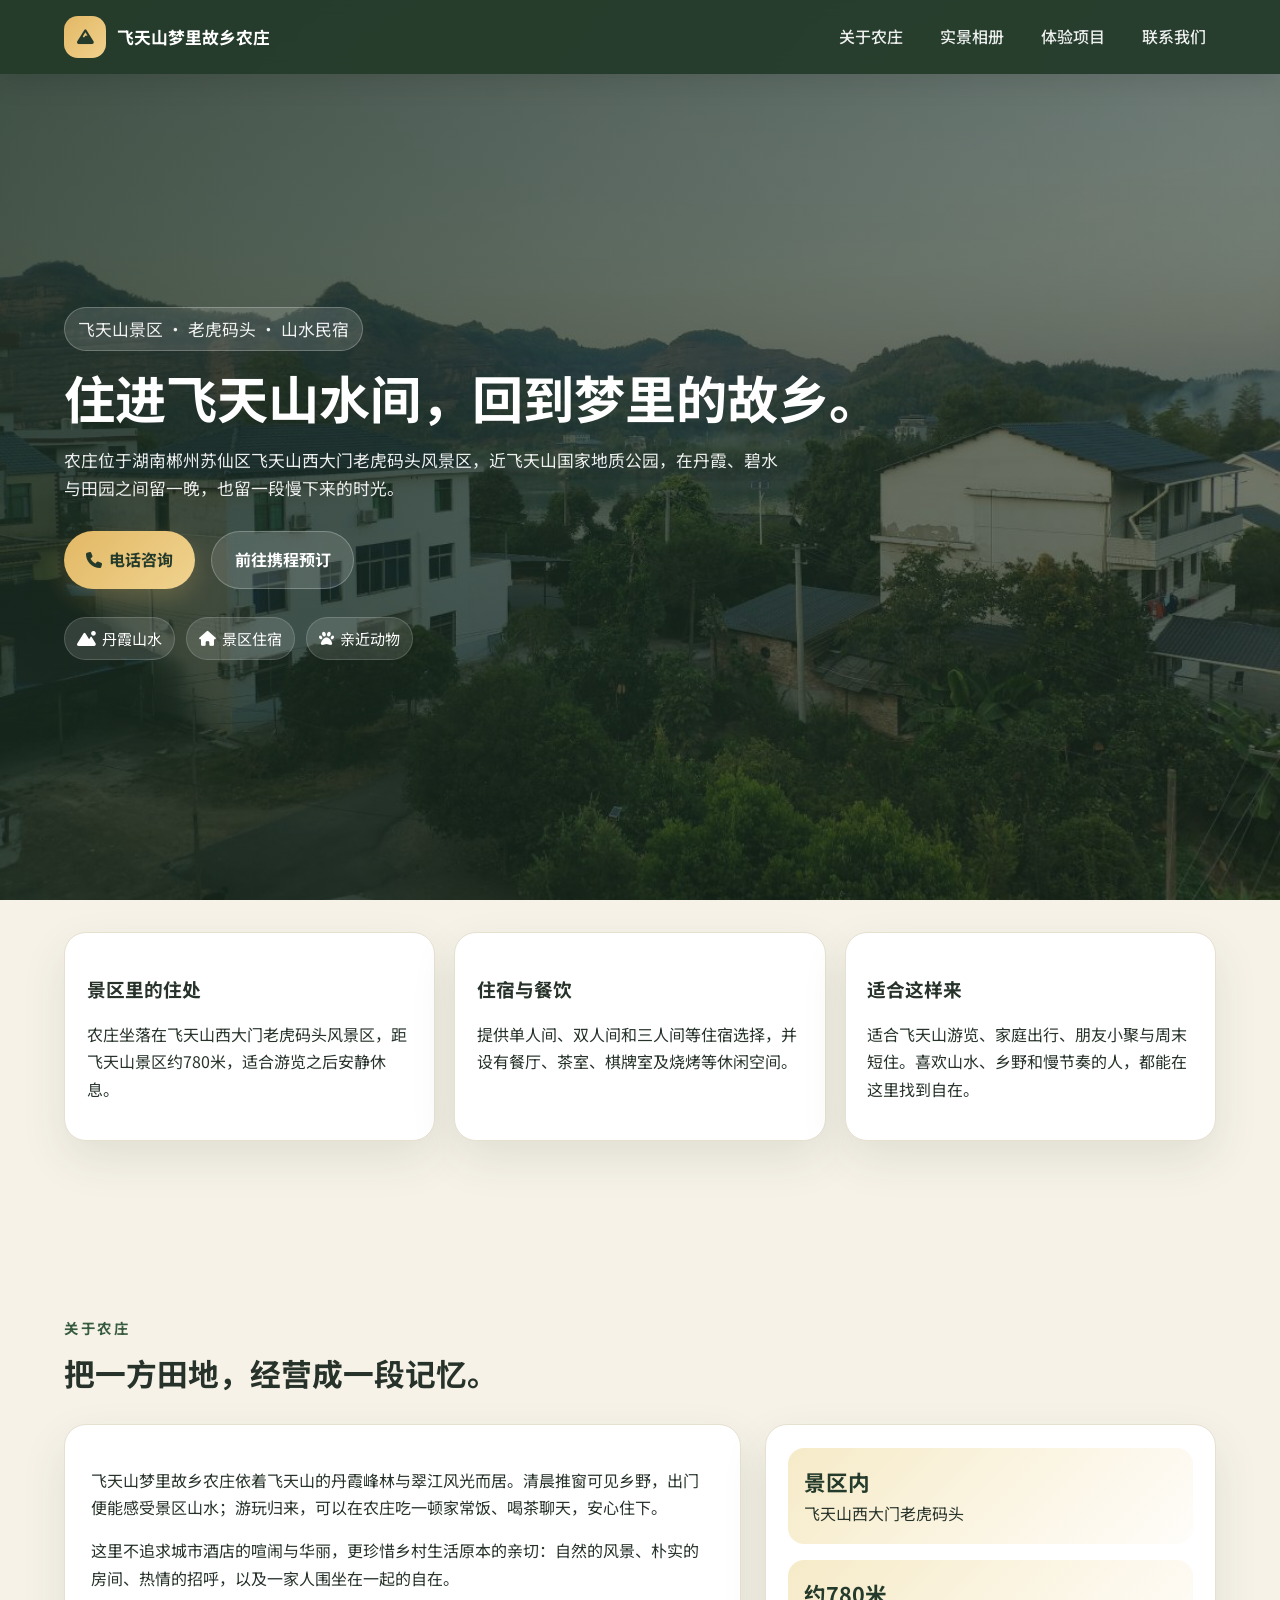
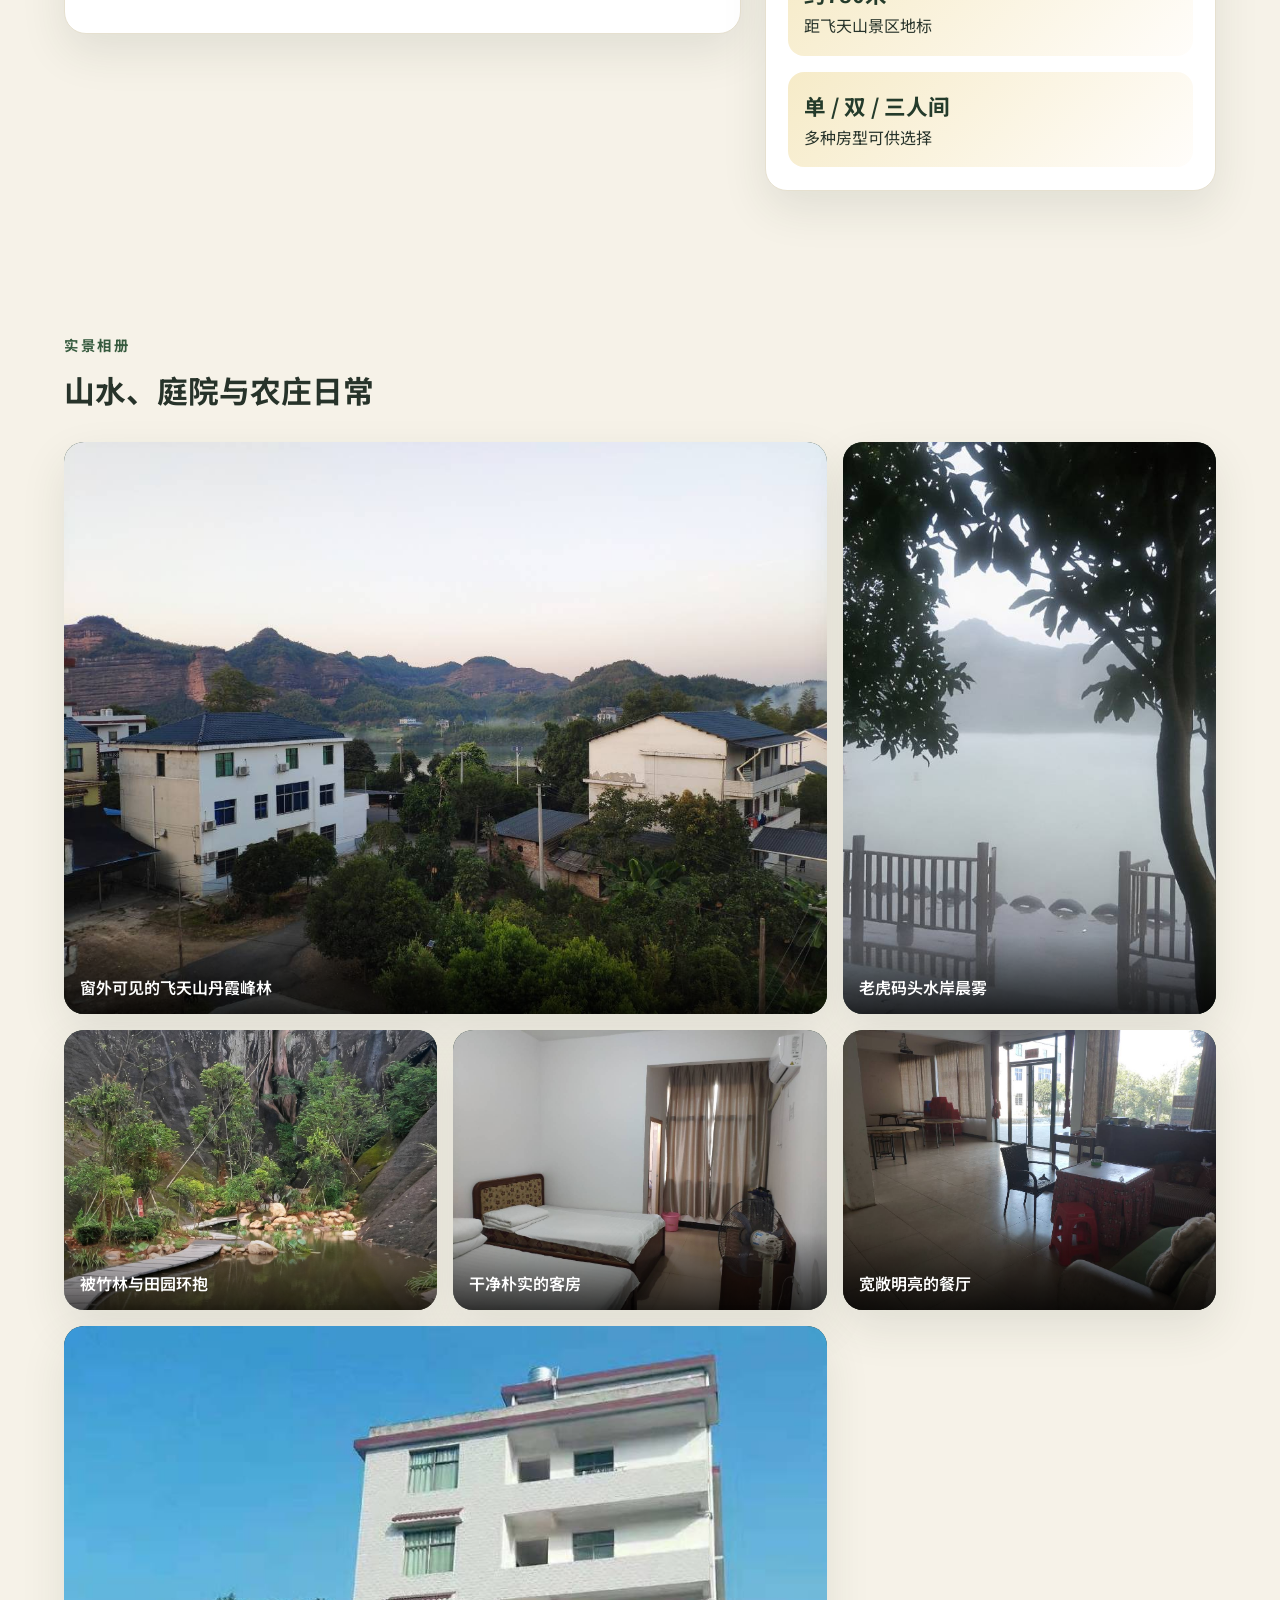
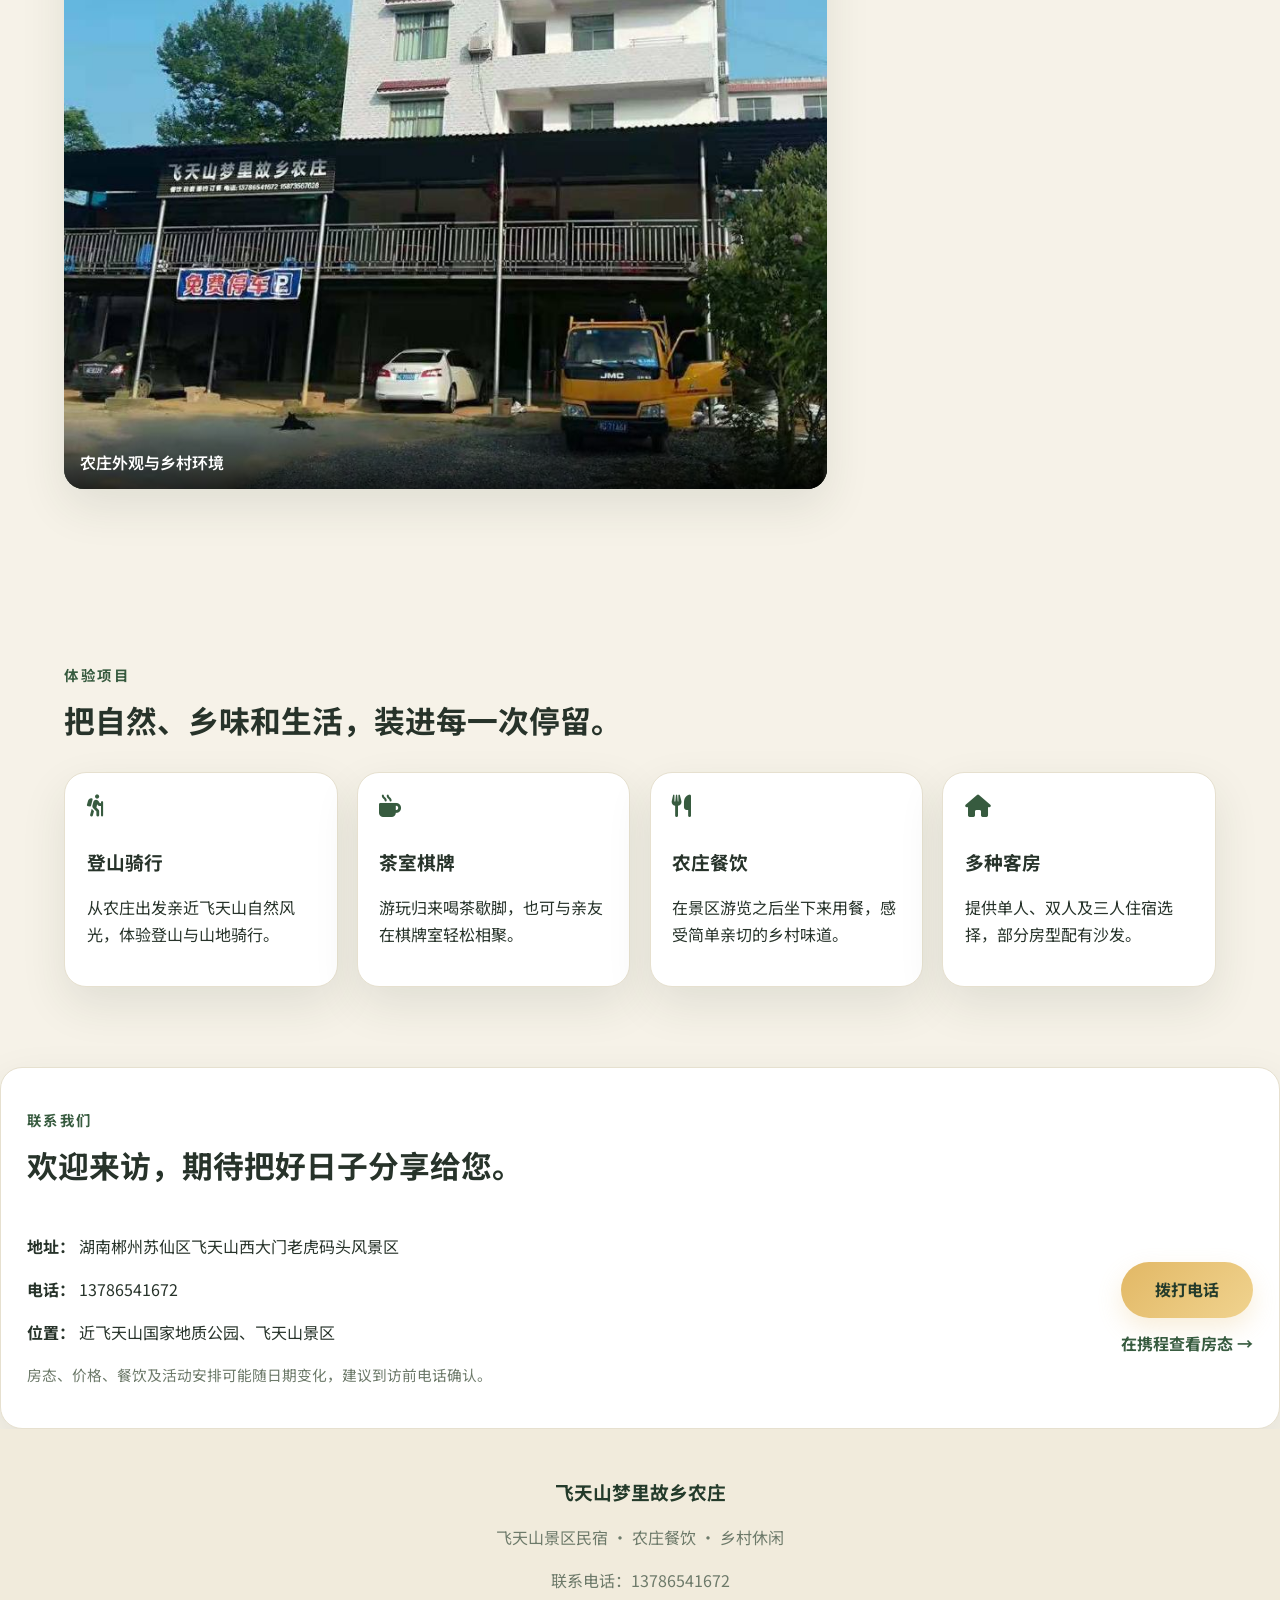
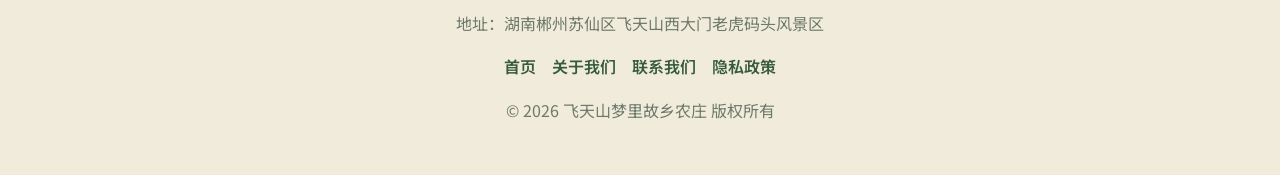
==== index.html @ 5fc69d6b "网站更新 2026-08-23_15-55-38" ====
<!DOCTYPE html>
<html lang="zh-CN">
<head>
    <meta charset="UTF-8">
    <meta name="viewport" content="width=device-width, initial-scale=1.0">
    <title>飞天山梦里故乡农庄 | 郴州飞天山景区民宿</title>
    <meta name="description" content="飞天山梦里故乡农庄位于湖南郴州苏仙区飞天山西大门老虎码头风景区，提供山水民宿、农家餐饮与休闲体验。">
    <meta name="keywords" content="飞天山梦里故乡农庄,郴州民宿,飞天山景区,老虎码头,农家乐">
    <meta name="author" content="飞天山梦里故乡农庄">
    <meta name="robots" content="index,follow">
    <link rel="canonical" href="https://feitianshan.zgland.com/">
    <link rel="preconnect" href="https://fonts.googleapis.com">
    <link rel="preconnect" href="https://fonts.gstatic.com" crossorigin>
    <link href="https://fonts.googleapis.com/css2?family=Noto+Sans+SC:wght@300;400;500;700&display=swap" rel="stylesheet">
    <link rel="stylesheet" href="https://cdnjs.cloudflare.com/ajax/libs/font-awesome/6.4.0/css/all.min.css">
    <link rel="stylesheet" href="assets/css/styles.css">
</head>
<body>
    <header class="navbar">
        <a href="#top" class="logo">
            <span class="logo-mark"><i class="fa-solid fa-mountain"></i></span>
            <span>飞天山梦里故乡农庄</span>
        </a>
        <nav class="nav-links">
            <a href="#about">关于农庄</a>
            <a href="#gallery">实景相册</a>
            <a href="#experience">体验项目</a>
            <a href="#contact">联系我们</a>
        </nav>
    </header>

    <main id="top">
        <section class="hero">
            <div class="hero-content">
                <p class="hero-badge">飞天山景区 · 老虎码头 · 山水民宿</p>
                <h1>住进飞天山水间，回到梦里的故乡。</h1>
                <p>农庄位于湖南郴州苏仙区飞天山西大门老虎码头风景区，近飞天山国家地质公园，在丹霞、碧水与田园之间留一晚，也留一段慢下来的时光。</p>
                <div class="hero-actions">
                    <a class="btn btn-primary" href="tel:13786541672"><i class="fa-solid fa-phone"></i> 电话咨询</a>
                    <a class="btn btn-secondary" href="https://hotels.ctrip.com/hotels/6850403.html" target="_blank" rel="noopener noreferrer">前往携程预订</a>
                </div>
                <div class="hero-meta">
                    <span><i class="fa-solid fa-mountain-sun"></i> 丹霞山水</span>
                    <span><i class="fa-solid fa-house"></i> 景区住宿</span>
                    <span><i class="fa-solid fa-paw"></i> 亲近动物</span>
                </div>
            </div>
        </section>

        <section class="section intro-card">
            <div class="card-grid">
                <article>
                    <h3>景区里的住处</h3>
                    <p>农庄坐落在飞天山西大门老虎码头风景区，距飞天山景区约780米，适合游览之后安静休息。</p>
                </article>
                <article>
                    <h3>住宿与餐饮</h3>
                    <p>提供单人间、双人间和三人间等住宿选择，并设有餐厅、茶室、棋牌室及烧烤等休闲空间。</p>
                </article>
                <article>
                    <h3>适合这样来</h3>
                    <p>适合飞天山游览、家庭出行、朋友小聚与周末短住。喜欢山水、乡野和慢节奏的人，都能在这里找到自在。</p>
                </article>
            </div>
        </section>

        <section class="section" id="about">
            <div class="section-heading">
                <p class="eyebrow">关于农庄</p>
                <h2>把一方田地，经营成一段记忆。</h2>
            </div>
            <div class="about-layout">
                <div class="about-copy">
                    <p>飞天山梦里故乡农庄依着飞天山的丹霞峰林与翠江风光而居。清晨推窗可见乡野，出门便能感受景区山水；游玩归来，可以在农庄吃一顿家常饭、喝茶聊天，安心住下。</p>
                    <p>这里不追求城市酒店的喧闹与华丽，更珍惜乡村生活原本的亲切：自然的风景、朴实的房间、热情的招呼，以及一家人围坐在一起的自在。</p>
                </div>
                <div class="info-panel">
                    <div class="stat">
                        <strong>景区内</strong>
                        <span>飞天山西大门老虎码头</span>
                    </div>
                    <div class="stat">
                        <strong>约780米</strong>
                        <span>距飞天山景区地标</span>
                    </div>
                    <div class="stat">
                        <strong>单 / 双 / 三人间</strong>
                        <span>多种房型可供选择</span>
                    </div>
                </div>
            </div>
        </section>

        <section class="section gallery-section" id="gallery">
            <div class="section-heading">
                <p class="eyebrow">实景相册</p>
                <h2>山水、庭院与农庄日常</h2>
            </div>
            <div class="gallery-grid">
                <figure class="gallery-wide"><img src="assets/images/landscape.jpg" alt="飞天山丹霞峰林与农庄周边景观" loading="lazy"><figcaption>窗外可见的飞天山丹霞峰林</figcaption></figure>
                <figure><img src="assets/images/water-activity.jpg" alt="老虎码头水岸晨雾" loading="lazy"><figcaption>老虎码头水岸晨雾</figcaption></figure>
                <figure><img src="assets/images/garden-view.jpg" alt="农庄田园与竹林" loading="lazy"><figcaption>被竹林与田园环抱</figcaption></figure>
                <figure><img src="assets/images/guest-room.jpg" alt="飞天山梦里故乡农庄客房实景" loading="lazy"><figcaption>干净朴实的客房</figcaption></figure>
                <figure><img src="assets/images/dining-room.jpg" alt="飞天山梦里故乡农庄餐厅" loading="lazy"><figcaption>宽敞明亮的餐厅</figcaption></figure>
                <figure class="gallery-wide"><img src="assets/images/exterior.jpg" alt="飞天山梦里故乡农庄外观" loading="lazy"><figcaption>农庄外观与乡村环境</figcaption></figure>
            </div>
        </section>

        <section class="section" id="experience">
            <div class="section-heading">
                <p class="eyebrow">体验项目</p>
                <h2>把自然、乡味和生活，装进每一次停留。</h2>
            </div>
            <div class="feature-grid">
                <article class="feature-card">
                    <i class="fa-solid fa-person-hiking"></i>
                    <h3>登山骑行</h3>
                    <p>从农庄出发亲近飞天山自然风光，体验登山与山地骑行。</p>
                </article>
                <article class="feature-card">
                    <i class="fa-solid fa-mug-hot"></i>
                    <h3>茶室棋牌</h3>
                    <p>游玩归来喝茶歇脚，也可与亲友在棋牌室轻松相聚。</p>
                </article>
                <article class="feature-card">
                    <i class="fa-solid fa-utensils"></i>
                    <h3>农庄餐饮</h3>
                    <p>在景区游览之后坐下来用餐，感受简单亲切的乡村味道。</p>
                </article>
                <article class="feature-card">
                    <i class="fa-solid fa-house"></i>
                    <h3>多种客房</h3>
                    <p>提供单人、双人及三人住宿选择，部分房型配有沙发。</p>
                </article>
            </div>
        </section>

        <section class="section contact-section" id="contact">
            <div class="section-heading">
                <p class="eyebrow">联系我们</p>
                <h2>欢迎来访，期待把好日子分享给您。</h2>
            </div>
            <div class="contact-layout">
                <div>
                    <p><strong>地址：</strong> 湖南郴州苏仙区飞天山西大门老虎码头风景区</p>
                    <p><strong>电话：</strong> <a href="tel:13786541672">13786541672</a></p>
                    <p><strong>位置：</strong> 近飞天山国家地质公园、飞天山景区</p>
                    <p class="contact-note">房态、价格、餐饮及活动安排可能随日期变化，建议到访前电话确认。</p>
                </div>
                <div class="contact-actions"><a class="btn btn-primary" href="tel:13786541672">拨打电话</a><a class="ctrip-link" href="https://hotels.ctrip.com/hotels/6850403.html" target="_blank" rel="noopener noreferrer">在携程查看房态 →</a></div>
            </div>
        </section>
    </main>

    <footer class="footer">
        <div class="footer-info">
            <h3>飞天山梦里故乡农庄</h3>
            <p>飞天山景区民宿 · 农庄餐饮 · 乡村休闲</p>
            <p>联系电话：13786541672</p>
            <p>地址：湖南郴州苏仙区飞天山西大门老虎码头风景区</p>
        </div>
        <div class="footer-links-row">
            <a href="index.html">首页</a>
            <a href="about.html">关于我们</a>
            <a href="contact.html">联系我们</a>
            <a href="privacy.html">隐私政策</a>
        </div>
        <p>© 2026 飞天山梦里故乡农庄 版权所有</p>
    </footer>
</body>
</html>
---- assets/css/styles.css ----
:root {
    --primary: #375b3f;
    --primary-dark: #243b2b;
    --accent: #e2b865;
    --accent-soft: #f6ebc8;
    --text: #27332a;
    --muted: #6d7a6a;
    --bg: #f6f2e8;
    --surface: #ffffff;
    --border: #e6e0cf;
    --shadow: 0 18px 45px rgba(35, 59, 43, 0.1);
}

* { box-sizing: border-box; }
html { scroll-behavior: smooth; }
body {
    margin: 0;
    font-family: 'Noto Sans SC', 'Microsoft YaHei', Arial, sans-serif;
    background: var(--bg);
    color: var(--text);
    line-height: 1.7;
    overflow-x: hidden;
}
a { color: inherit; text-decoration: none; }
img { max-width: 100%; display: block; }

.navbar {
    position: fixed;
    top: 0;
    left: 0;
    width: 100%;
    z-index: 1000;
    display: flex;
    align-items: center;
    justify-content: space-between;
    padding: 1rem 5%;
    background: rgba(36, 59, 43, 0.95);
    backdrop-filter: blur(8px);
    box-shadow: 0 8px 28px rgba(0, 0, 0, 0.1);
}
.logo {
    display: flex;
    align-items: center;
    gap: 0.7rem;
    color: white;
    font-weight: 700;
    font-size: 1.05rem;
}
.logo-mark {
    display: inline-flex;
    align-items: center;
    justify-content: center;
    width: 42px;
    height: 42px;
    border-radius: 14px;
    background: linear-gradient(135deg, var(--accent), #f1d18d);
    color: var(--primary-dark);
}
.nav-links {
    display: flex;
    gap: 1rem;
    align-items: center;
}
.nav-links a {
    color: rgba(255,255,255,0.92);
    font-weight: 500;
    padding: 0.45rem 0.65rem;
    border-radius: 8px;
    transition: all 0.25s ease;
}
.nav-links a:hover {
    background: rgba(255,255,255,0.14);
    color: white;
}

.hero {
    min-height: 100vh;
    padding: 140px 5% 90px;
    display: flex;
    align-items: center;
    background: linear-gradient(120deg, rgba(25, 45, 32, 0.82), rgba(25, 45, 32, 0.52)),
                url('../images/landscape.jpg') center/cover;
    color: white;
}
.hero-content {
    max-width: 860px;
}
.hero-badge {
    display: inline-block;
    padding: 0.45rem 0.8rem;
    border-radius: 999px;
    background: rgba(255,255,255,0.14);
    border: 1px solid rgba(255,255,255,0.24);
    font-size: 0.95rem;
    margin-bottom: 1rem;
}
.hero h1 {
    font-size: clamp(2rem, 4vw, 3.4rem);
    line-height: 1.2;
    margin: 0 0 1rem;
}
.hero p {
    font-size: 1.05rem;
    color: rgba(255,255,255,0.92);
    max-width: 720px;
}
.hero-actions {
    display: flex;
    gap: 1rem;
    flex-wrap: wrap;
    margin: 1.75rem 0;
}
.btn {
    display: inline-flex;
    align-items: center;
    justify-content: center;
    gap: 0.4rem;
    padding: 0.9rem 1.4rem;
    border-radius: 999px;
    font-weight: 700;
    transition: transform 0.25s ease, box-shadow 0.25s ease;
}
.btn:hover {
    transform: translateY(-3px);
}
.btn-primary {
    background: linear-gradient(135deg, var(--accent), #f0d38f);
    color: var(--primary-dark);
    box-shadow: 0 10px 24px rgba(226, 184, 101, 0.24);
}
.btn-secondary {
    background: rgba(255,255,255,0.12);
    color: white;
    border: 1px solid rgba(255,255,255,0.24);
}
.hero-meta {
    display: flex;
    flex-wrap: wrap;
    gap: 0.65rem;
}
.hero-meta span {
    display: inline-flex;
    align-items: center;
    gap: 0.4rem;
    padding: 0.5rem 0.75rem;
    background: rgba(255,255,255,0.12);
    border: 1px solid rgba(255,255,255,0.16);
    border-radius: 999px;
    font-size: 0.94rem;
}

.section {
    padding: 5rem 5%;
}
.intro-card {
    padding-top: 2rem;
}
.card-grid, .news-grid, .feature-grid {
    display: grid;
    gap: 1.2rem;
}
.card-grid {
    grid-template-columns: repeat(3, minmax(0, 1fr));
}
.card-grid article, .news-card, .feature-card, .info-panel, .contact-section {
    background: var(--surface);
    border: 1px solid var(--border);
    border-radius: 22px;
    box-shadow: var(--shadow);
}
.card-grid article {
    padding: 1.35rem;
}
.card-grid h3, .news-card h3, .feature-card h3 {
    margin-bottom: 0.45rem;
}
.section-heading {
    margin-bottom: 1.6rem;
}
.eyebrow {
    display: inline-block;
    margin-bottom: 0.4rem;
    font-size: 0.9rem;
    letter-spacing: 0.18em;
    text-transform: uppercase;
    color: var(--primary);
    font-weight: 700;
}
.section-heading h2 {
    margin: 0;
    font-size: clamp(1.5rem, 2.4vw, 2.1rem);
}
.about-layout {
    display: grid;
    grid-template-columns: 1.2fr 0.8fr;
    gap: 1.5rem;
    align-items: start;
}
.about-copy {
    background: var(--surface);
    padding: 1.6rem;
    border-radius: 22px;
    border: 1px solid var(--border);
    box-shadow: var(--shadow);
}
.about-photo {
    width: 100%;
    max-height: 460px;
    margin-top: 1.25rem;
    border-radius: 16px;
    object-fit: cover;
}
.info-panel {
    padding: 1.4rem;
    display: grid;
    gap: 1rem;
}
.stat {
    padding: 1rem;
    border-radius: 16px;
    background: linear-gradient(135deg, var(--accent-soft), #fffdfa);
}
.stat strong {
    display: block;
    font-size: 1.35rem;
    color: var(--primary-dark);
}
.news-grid {
    grid-template-columns: repeat(3, minmax(0, 1fr));
}
.news-card, .feature-card {
    padding: 1.35rem;
}
.news-date {
    color: var(--primary);
    font-weight: 700;
    margin-bottom: 0.25rem;
}
.feature-grid {
    grid-template-columns: repeat(4, minmax(0, 1fr));
}
.feature-card i {
    font-size: 1.4rem;
    color: var(--primary);
    margin-bottom: 0.6rem;
}
.gallery-section { padding-top: 3rem; }
.gallery-grid {
    display: grid;
    grid-template-columns: repeat(3, minmax(0, 1fr));
    gap: 1rem;
}
.gallery-grid figure {
    position: relative;
    min-height: 260px;
    margin: 0;
    overflow: hidden;
    border-radius: 20px;
    background: var(--primary-dark);
    box-shadow: var(--shadow);
}
.gallery-grid .gallery-wide { grid-column: span 2; }
.gallery-grid img {
    width: 100%;
    height: 100%;
    min-height: 260px;
    object-fit: cover;
    transition: transform 0.4s ease;
}
.gallery-grid figure:hover img { transform: scale(1.035); }
.gallery-grid figcaption {
    position: absolute;
    right: 0;
    bottom: 0;
    left: 0;
    padding: 2.4rem 1rem 0.8rem;
    color: white;
    font-weight: 600;
    background: linear-gradient(transparent, rgba(0,0,0,0.72));
}
.contact-actions { display: grid; gap: 0.75rem; text-align: center; }
.ctrip-link { color: var(--primary); font-weight: 700; }
.contact-note { color: var(--muted); font-size: 0.92rem; }
.contact-section {
    padding: 1.6rem;
}
.contact-layout {
    display: flex;
    justify-content: space-between;
    align-items: center;
    gap: 1rem;
    flex-wrap: wrap;
}
.footer {
    padding: 1.8rem 5% 2.2rem;
    text-align: center;
    color: var(--muted);
    background: #f1ebdc;
}
.footer-info {
    max-width: 760px;
    margin: 0 auto 1rem;
}
.footer-info h3 {
    margin-bottom: 0.3rem;
    color: var(--primary-dark);
}
.footer-links-row {
    display: flex;
    justify-content: center;
    flex-wrap: wrap;
    gap: 1rem;
    margin: 1rem 0;
}
.footer-links-row a {
    color: var(--primary);
    font-weight: 600;
}

@media (max-width: 900px) {
    .card-grid,
    .news-grid,
    .feature-grid,
    .about-layout {
        grid-template-columns: 1fr 1fr;
    }
    .gallery-grid { grid-template-columns: 1fr 1fr; }
}

@media (max-width: 720px) {
    .navbar {
        padding: 0.9rem 1rem;
    }
    .nav-links {
        display: none;
    }
    .hero {
        padding-top: 120px;
    }
    .card-grid,
    .news-grid,
    .feature-grid,
    .about-layout {
        grid-template-columns: 1fr;
    }
    .gallery-grid { grid-template-columns: 1fr; }
    .gallery-grid .gallery-wide { grid-column: auto; }
    .contact-layout {
        flex-direction: column;
        align-items: flex-start;
    }
}
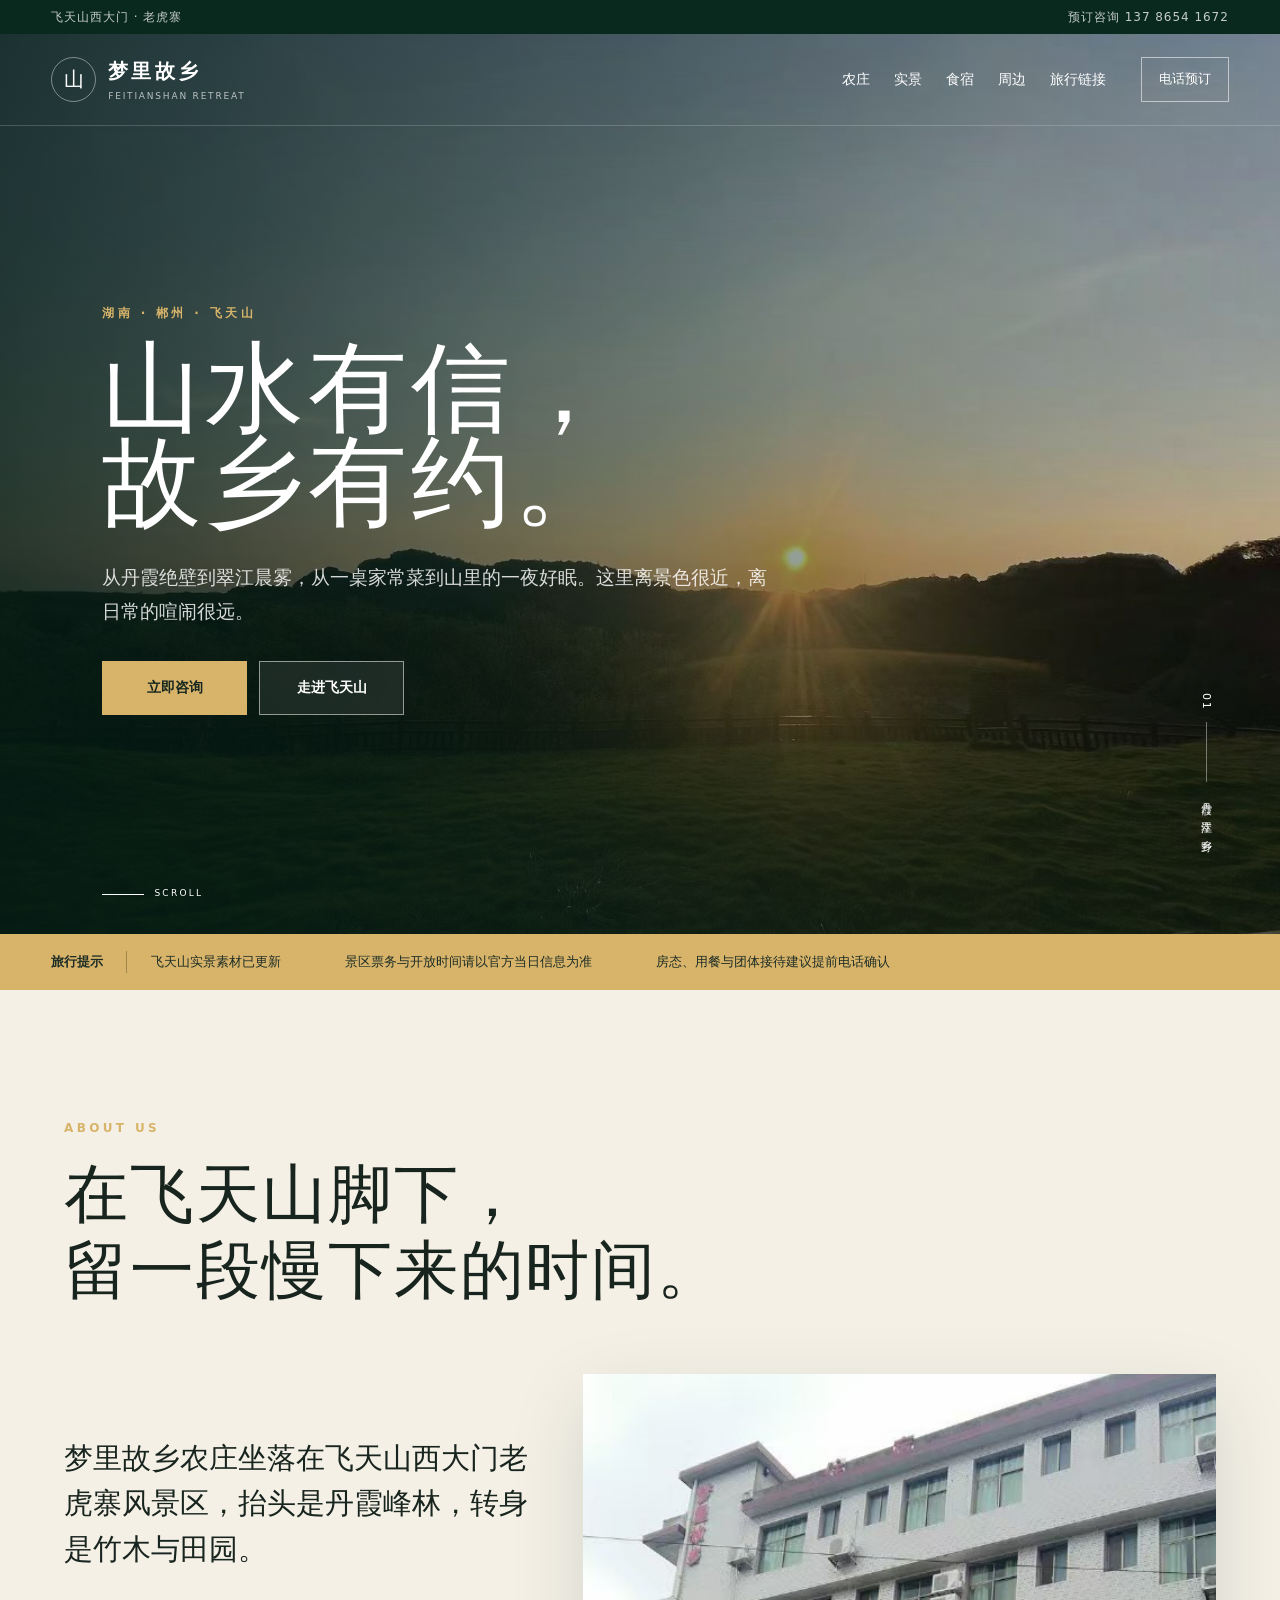
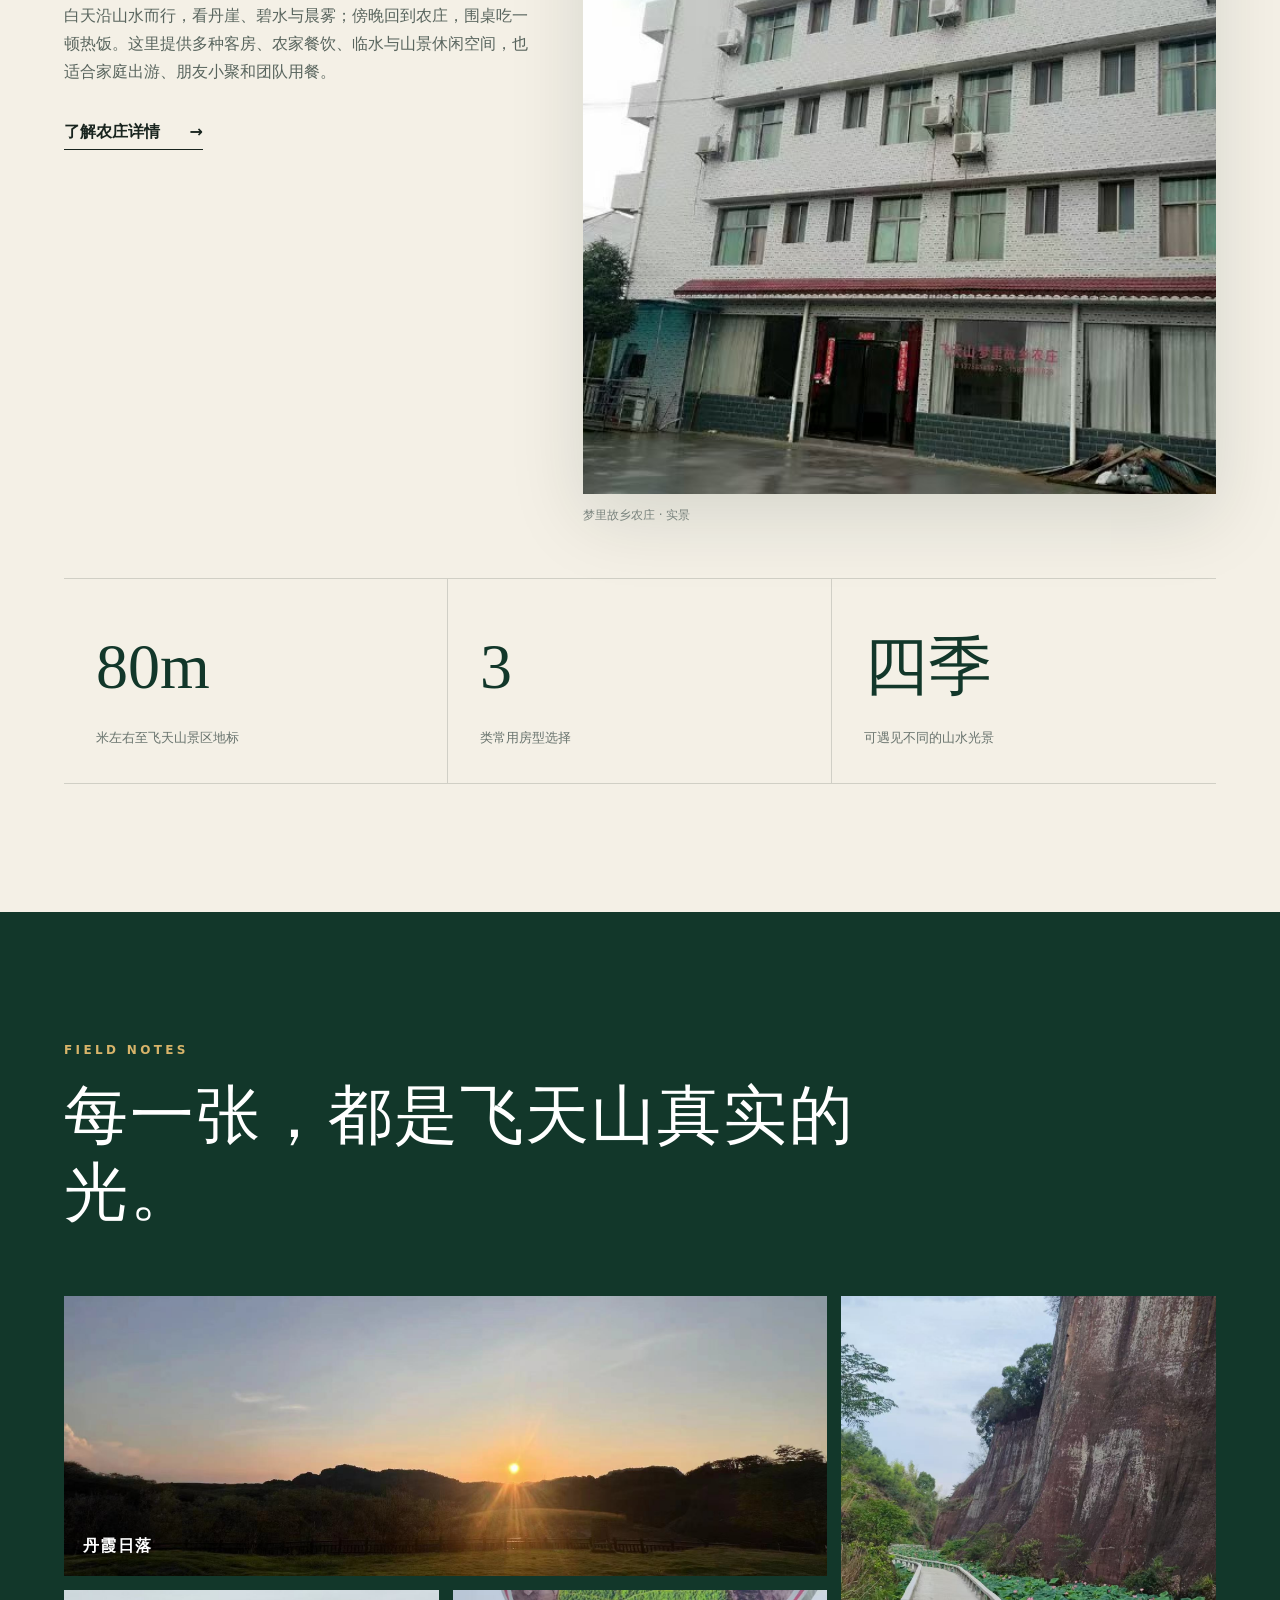
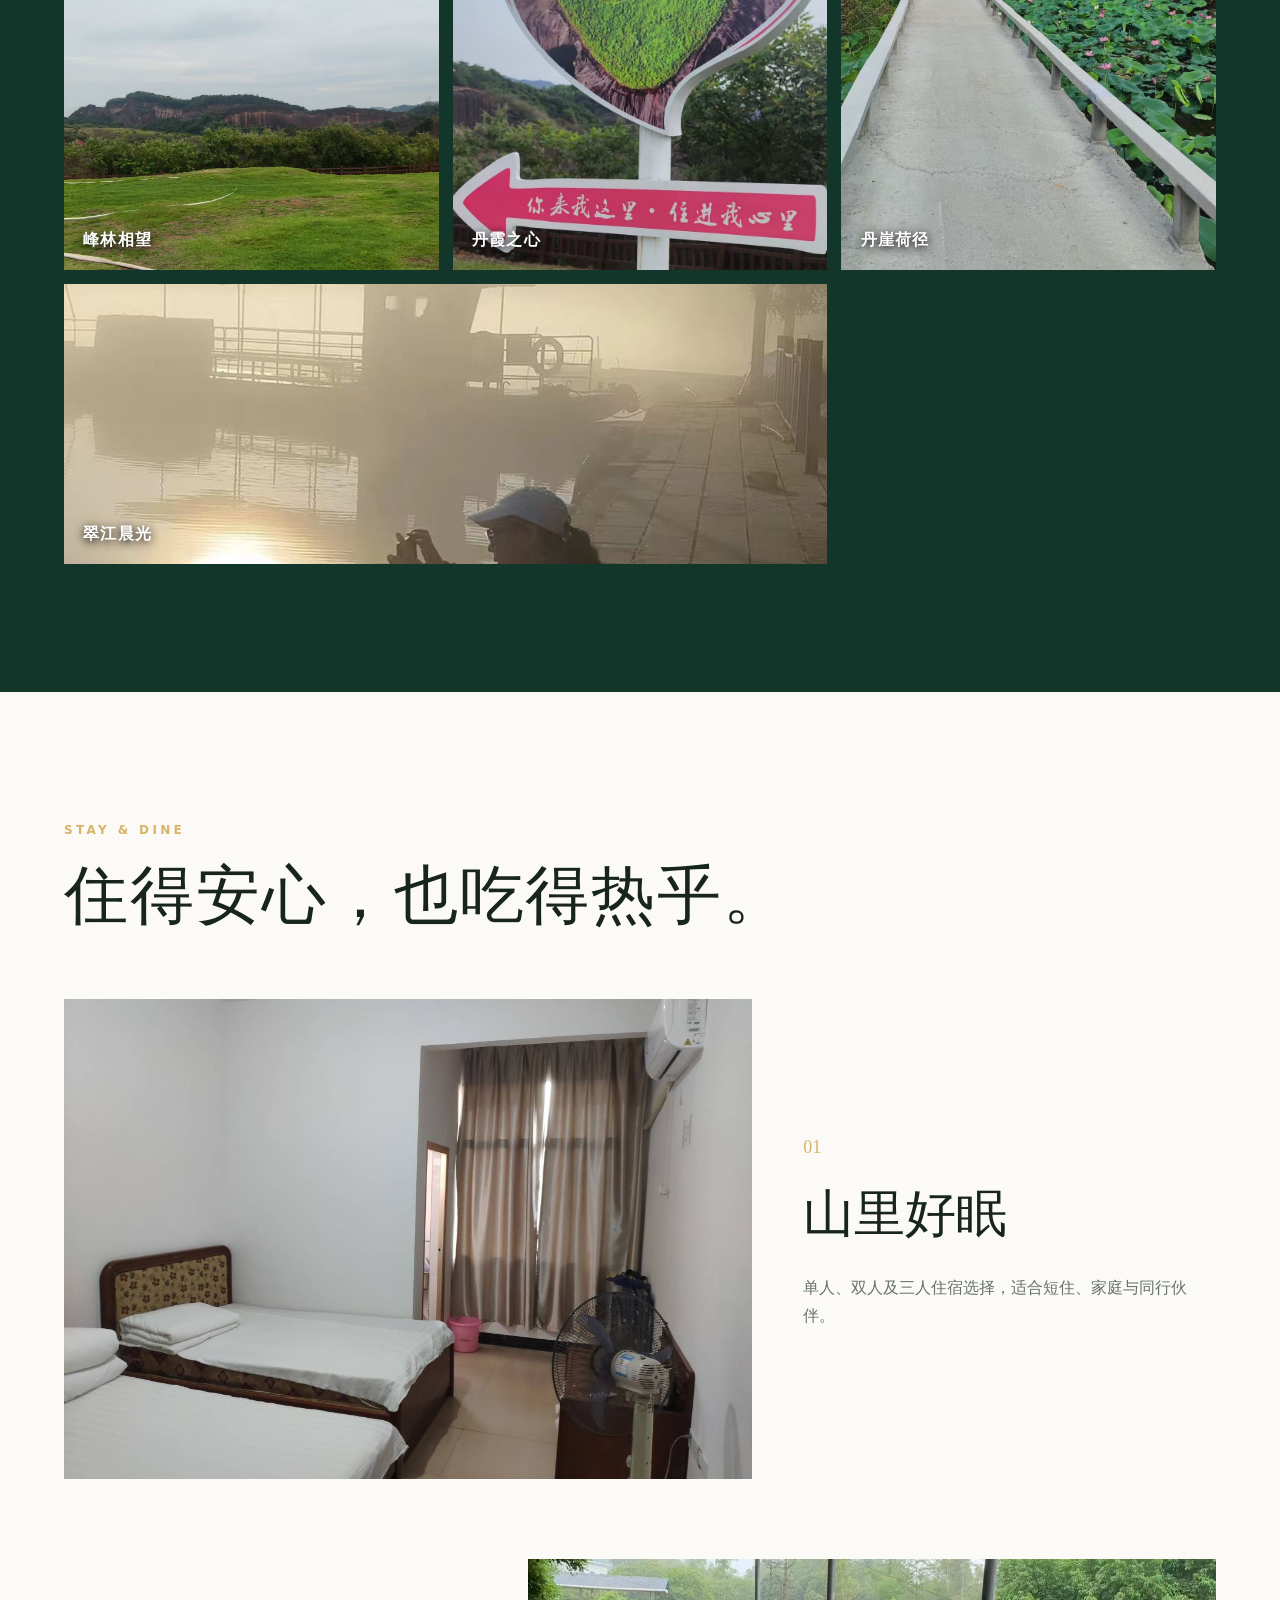
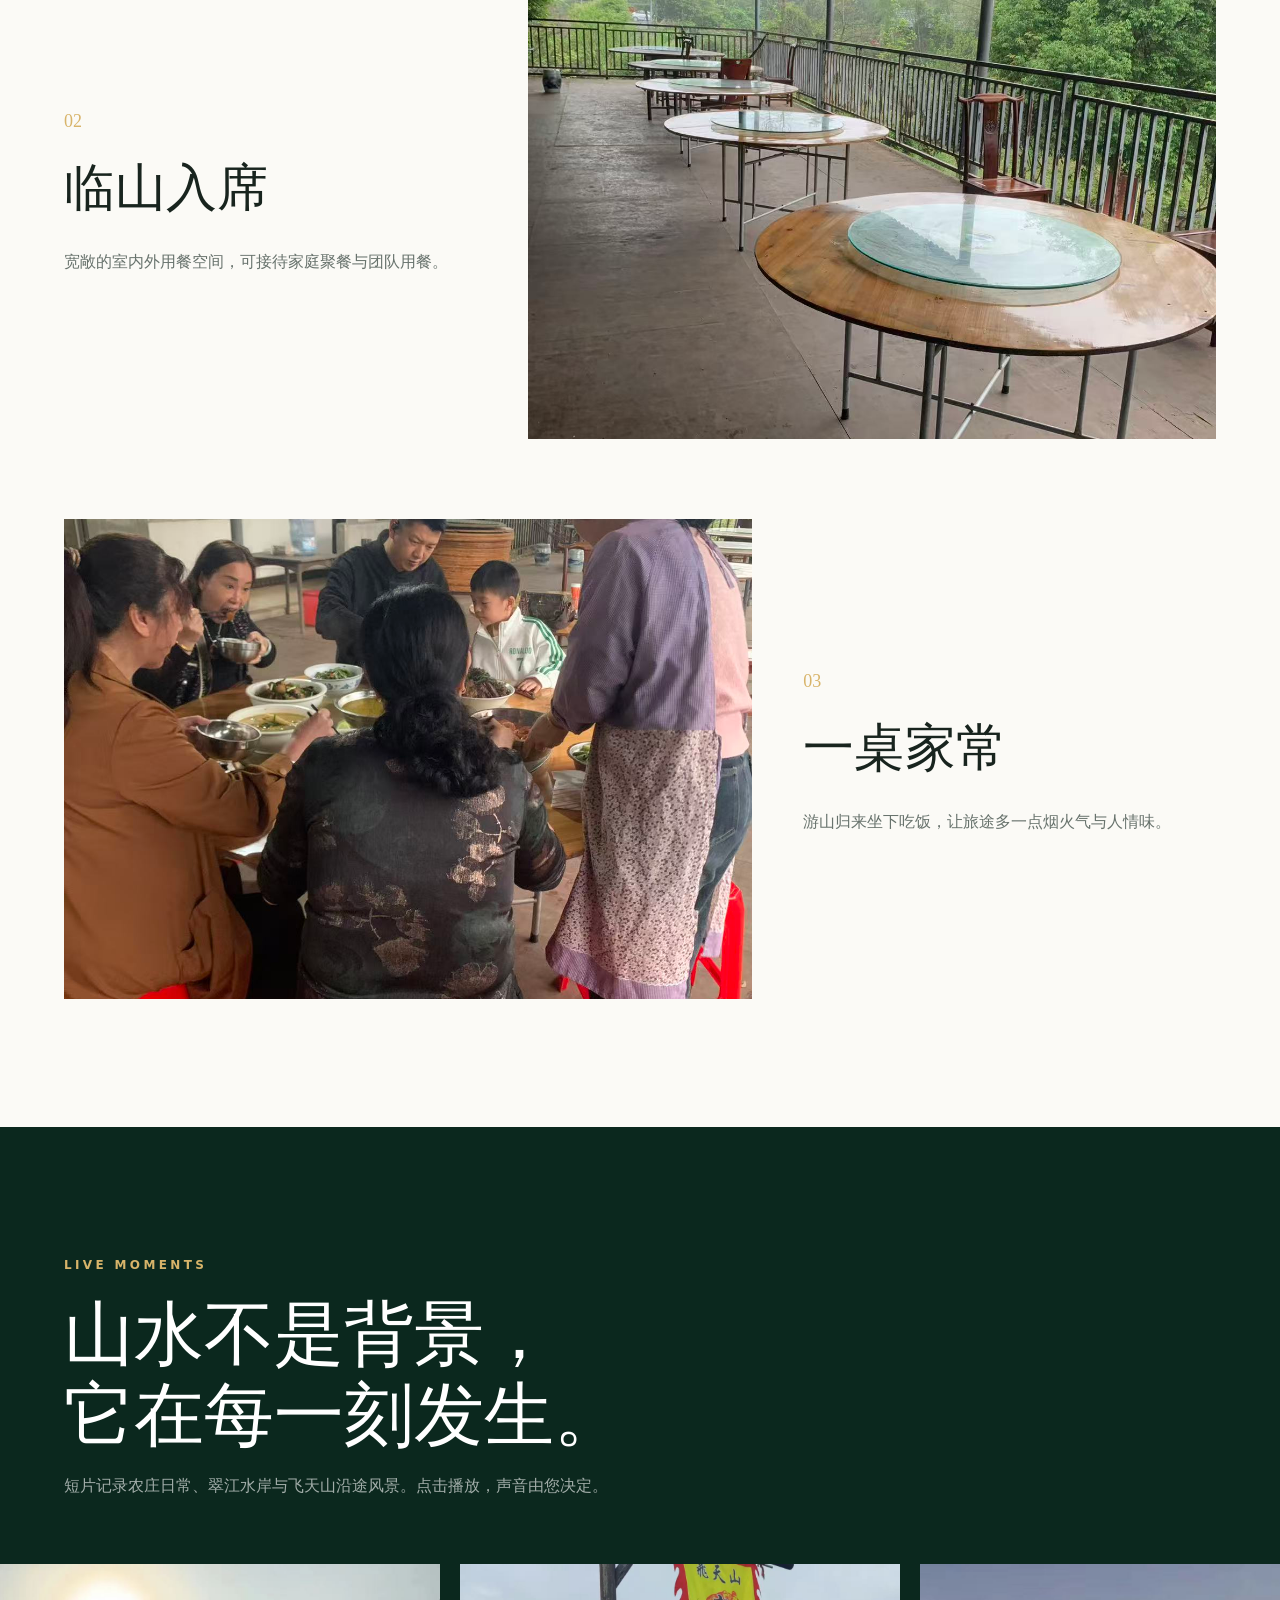
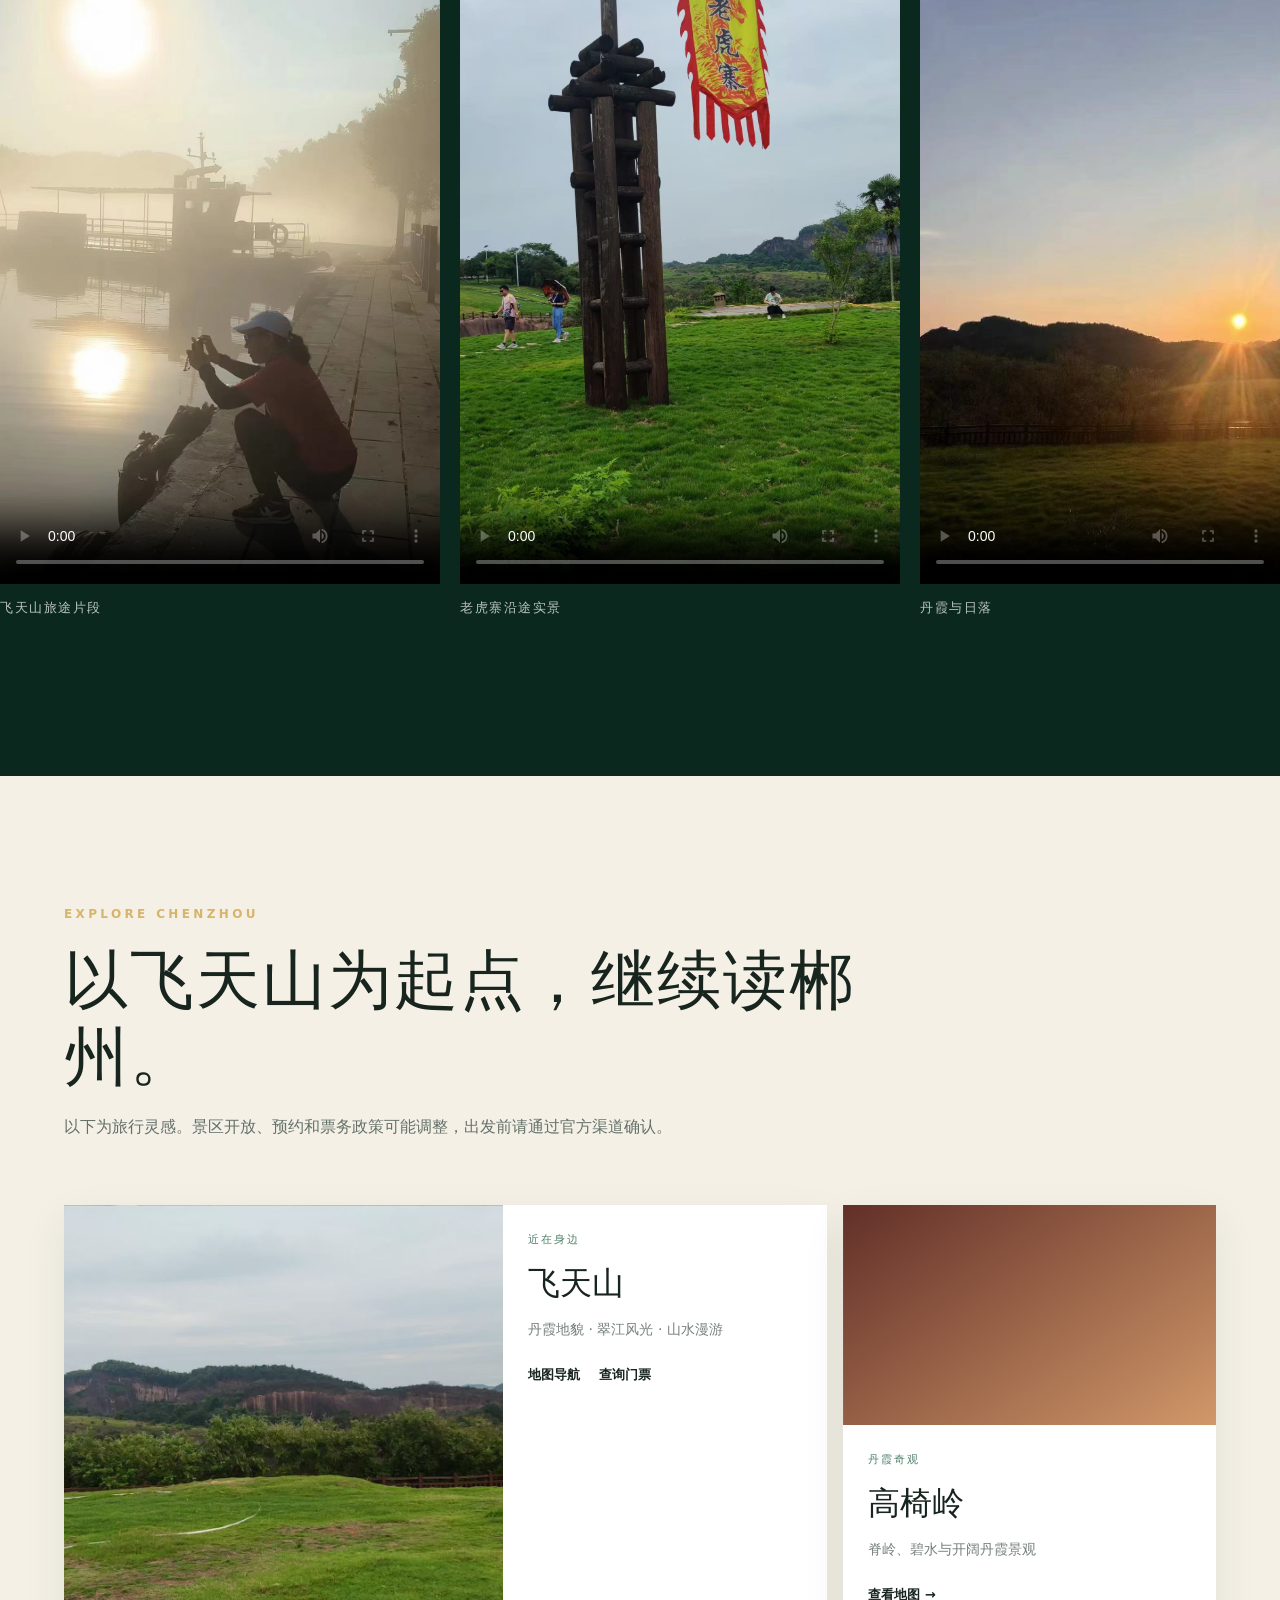
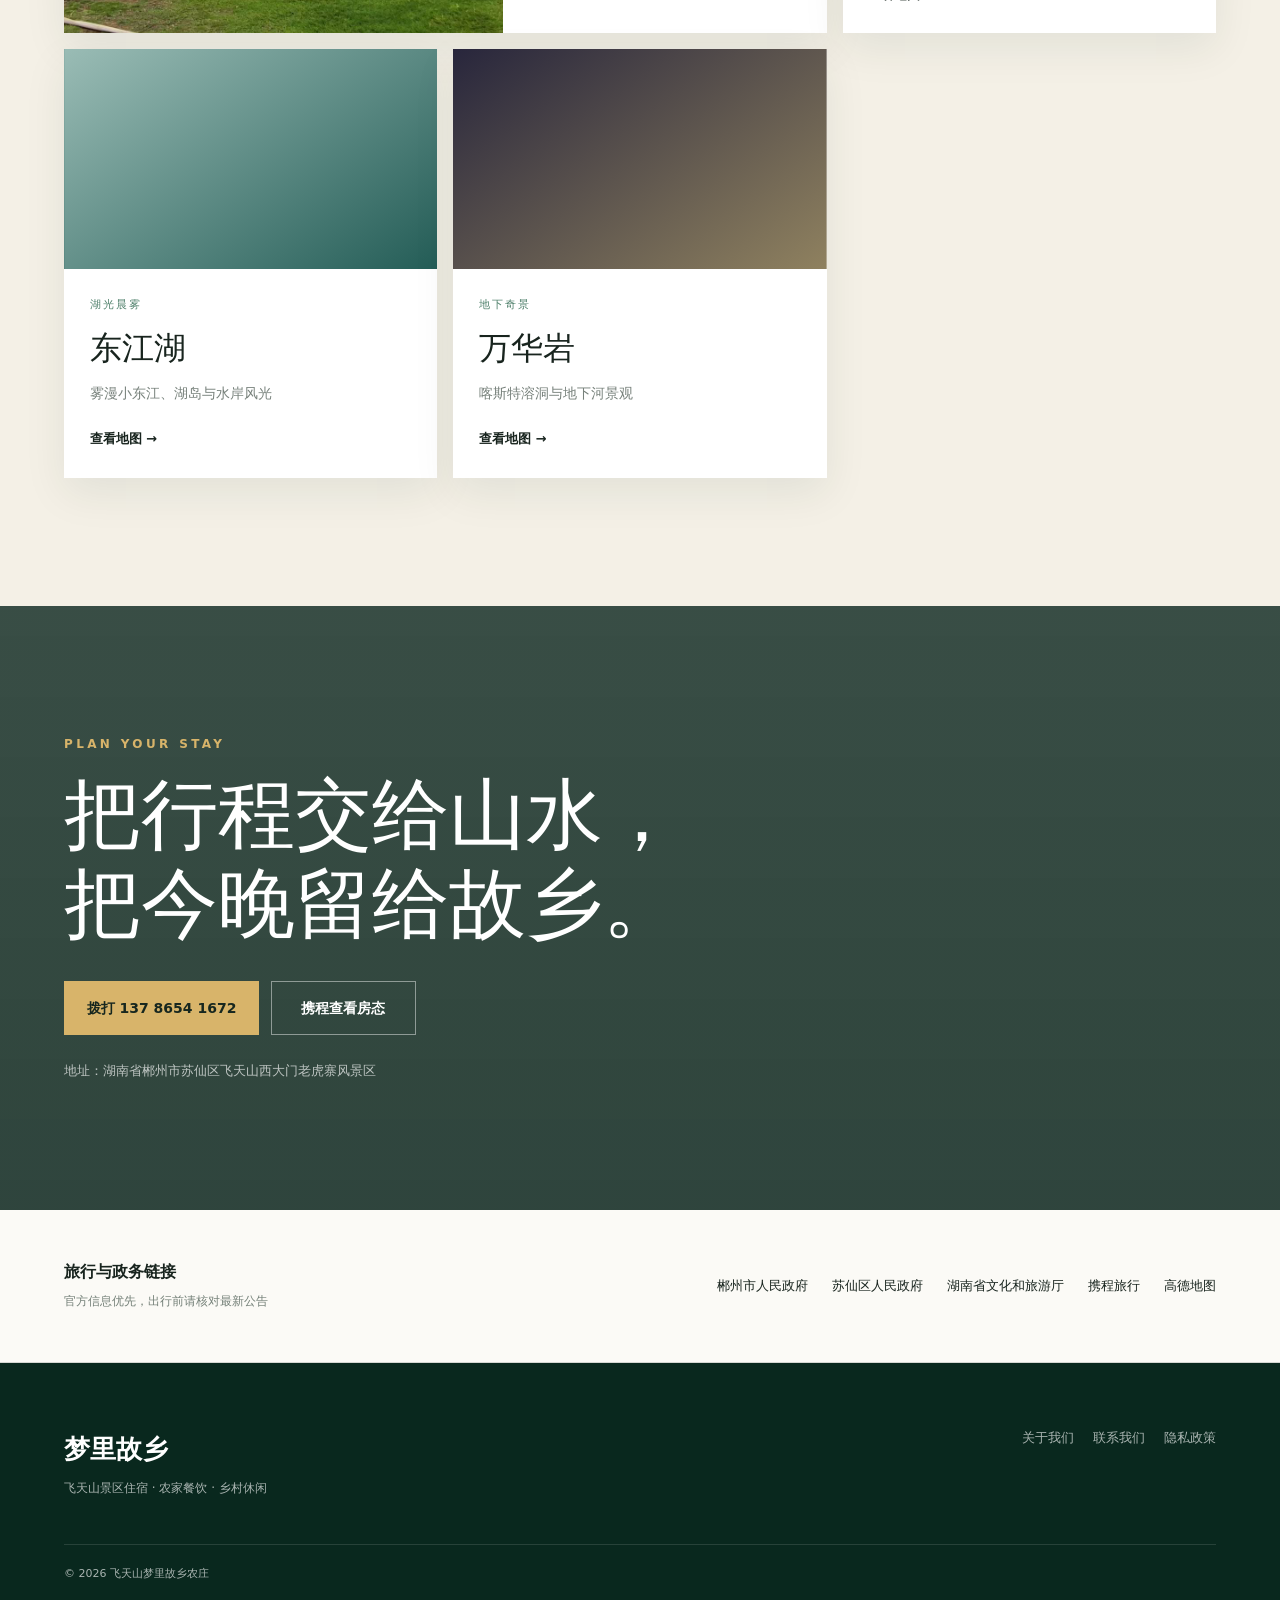
==== commit 186abfdf: "新版首页：实景影像、动态交互与郴州周边旅行信息" ====
--- a/index.html
+++ b/index.html
@@ -1,171 +1,44 @@
-<!DOCTYPE html>
+<!doctype html>
 <html lang="zh-CN">
 <head>
-    <meta charset="UTF-8">
-    <meta name="viewport" content="width=device-width, initial-scale=1.0">
-    <title>飞天山梦里故乡农庄 | 郴州飞天山景区民宿</title>
-    <meta name="description" content="飞天山梦里故乡农庄位于湖南郴州苏仙区飞天山西大门老虎码头风景区，提供山水民宿、农家餐饮与休闲体验。">
-    <meta name="keywords" content="飞天山梦里故乡农庄,郴州民宿,飞天山景区,老虎码头,农家乐">
-    <meta name="author" content="飞天山梦里故乡农庄">
-    <meta name="robots" content="index,follow">
-    <link rel="canonical" href="https://feitianshan.zgland.com/">
-    <link rel="preconnect" href="https://fonts.googleapis.com">
-    <link rel="preconnect" href="https://fonts.gstatic.com" crossorigin>
-    <link href="https://fonts.googleapis.com/css2?family=Noto+Sans+SC:wght@300;400;500;700&display=swap" rel="stylesheet">
-    <link rel="stylesheet" href="https://cdnjs.cloudflare.com/ajax/libs/font-awesome/6.4.0/css/all.min.css">
-    <link rel="stylesheet" href="assets/css/styles.css">
+  <meta charset="utf-8"><meta name="viewport" content="width=device-width,initial-scale=1">
+  <title>飞天山梦里故乡农庄｜住进丹霞山水间</title>
+  <meta name="description" content="飞天山梦里故乡农庄位于湖南郴州苏仙区飞天山西大门老虎寨，提供景区住宿、农家餐饮与山水休闲体验，并整理东江湖、高椅岭、万华岩等周边旅行信息。">
+  <meta name="keywords" content="飞天山,郴州民宿,飞天山住宿,老虎寨,东江湖,高椅岭,万华岩"><meta name="theme-color" content="#12372a">
+  <meta property="og:title" content="飞天山梦里故乡农庄"><meta property="og:description" content="丹霞、翠江与乡野烟火气，住进飞天山的慢时光。"><meta property="og:type" content="website"><meta property="og:url" content="https://feitianshan.zgland.com/"><meta property="og:image" content="https://feitianshan.zgland.com/vidio/5d6094a897906ea5da7689adec8a0ddb.jpg">
+  <link rel="canonical" href="https://feitianshan.zgland.com/"><link rel="stylesheet" href="assets/css/styles.css"><script defer src="assets/js/site.js"></script>
 </head>
 <body>
-    <header class="navbar">
-        <a href="#top" class="logo">
-            <span class="logo-mark"><i class="fa-solid fa-mountain"></i></span>
-            <span>飞天山梦里故乡农庄</span>
-        </a>
-        <nav class="nav-links">
-            <a href="#about">关于农庄</a>
-            <a href="#gallery">实景相册</a>
-            <a href="#experience">体验项目</a>
-            <a href="#contact">联系我们</a>
-        </nav>
-    </header>
-
-    <main id="top">
-        <section class="hero">
-            <div class="hero-content">
-                <p class="hero-badge">飞天山景区 · 老虎码头 · 山水民宿</p>
-                <h1>住进飞天山水间，回到梦里的故乡。</h1>
-                <p>农庄位于湖南郴州苏仙区飞天山西大门老虎码头风景区，近飞天山国家地质公园，在丹霞、碧水与田园之间留一晚，也留一段慢下来的时光。</p>
-                <div class="hero-actions">
-                    <a class="btn btn-primary" href="tel:13786541672"><i class="fa-solid fa-phone"></i> 电话咨询</a>
-                    <a class="btn btn-secondary" href="https://hotels.ctrip.com/hotels/6850403.html" target="_blank" rel="noopener noreferrer">前往携程预订</a>
-                </div>
-                <div class="hero-meta">
-                    <span><i class="fa-solid fa-mountain-sun"></i> 丹霞山水</span>
-                    <span><i class="fa-solid fa-house"></i> 景区住宿</span>
-                    <span><i class="fa-solid fa-paw"></i> 亲近动物</span>
-                </div>
-            </div>
-        </section>
-
-        <section class="section intro-card">
-            <div class="card-grid">
-                <article>
-                    <h3>景区里的住处</h3>
-                    <p>农庄坐落在飞天山西大门老虎码头风景区，距飞天山景区约780米，适合游览之后安静休息。</p>
-                </article>
-                <article>
-                    <h3>住宿与餐饮</h3>
-                    <p>提供单人间、双人间和三人间等住宿选择，并设有餐厅、茶室、棋牌室及烧烤等休闲空间。</p>
-                </article>
-                <article>
-                    <h3>适合这样来</h3>
-                    <p>适合飞天山游览、家庭出行、朋友小聚与周末短住。喜欢山水、乡野和慢节奏的人，都能在这里找到自在。</p>
-                </article>
-            </div>
-        </section>
-
-        <section class="section" id="about">
-            <div class="section-heading">
-                <p class="eyebrow">关于农庄</p>
-                <h2>把一方田地，经营成一段记忆。</h2>
-            </div>
-            <div class="about-layout">
-                <div class="about-copy">
-                    <p>飞天山梦里故乡农庄依着飞天山的丹霞峰林与翠江风光而居。清晨推窗可见乡野，出门便能感受景区山水；游玩归来，可以在农庄吃一顿家常饭、喝茶聊天，安心住下。</p>
-                    <p>这里不追求城市酒店的喧闹与华丽，更珍惜乡村生活原本的亲切：自然的风景、朴实的房间、热情的招呼，以及一家人围坐在一起的自在。</p>
-                </div>
-                <div class="info-panel">
-                    <div class="stat">
-                        <strong>景区内</strong>
-                        <span>飞天山西大门老虎码头</span>
-                    </div>
-                    <div class="stat">
-                        <strong>约780米</strong>
-                        <span>距飞天山景区地标</span>
-                    </div>
-                    <div class="stat">
-                        <strong>单 / 双 / 三人间</strong>
-                        <span>多种房型可供选择</span>
-                    </div>
-                </div>
-            </div>
-        </section>
-
-        <section class="section gallery-section" id="gallery">
-            <div class="section-heading">
-                <p class="eyebrow">实景相册</p>
-                <h2>山水、庭院与农庄日常</h2>
-            </div>
-            <div class="gallery-grid">
-                <figure class="gallery-wide"><img src="assets/images/landscape.jpg" alt="飞天山丹霞峰林与农庄周边景观" loading="lazy"><figcaption>窗外可见的飞天山丹霞峰林</figcaption></figure>
-                <figure><img src="assets/images/water-activity.jpg" alt="老虎码头水岸晨雾" loading="lazy"><figcaption>老虎码头水岸晨雾</figcaption></figure>
-                <figure><img src="assets/images/garden-view.jpg" alt="农庄田园与竹林" loading="lazy"><figcaption>被竹林与田园环抱</figcaption></figure>
-                <figure><img src="assets/images/guest-room.jpg" alt="飞天山梦里故乡农庄客房实景" loading="lazy"><figcaption>干净朴实的客房</figcaption></figure>
-                <figure><img src="assets/images/dining-room.jpg" alt="飞天山梦里故乡农庄餐厅" loading="lazy"><figcaption>宽敞明亮的餐厅</figcaption></figure>
-                <figure class="gallery-wide"><img src="assets/images/exterior.jpg" alt="飞天山梦里故乡农庄外观" loading="lazy"><figcaption>农庄外观与乡村环境</figcaption></figure>
-            </div>
-        </section>
-
-        <section class="section" id="experience">
-            <div class="section-heading">
-                <p class="eyebrow">体验项目</p>
-                <h2>把自然、乡味和生活，装进每一次停留。</h2>
-            </div>
-            <div class="feature-grid">
-                <article class="feature-card">
-                    <i class="fa-solid fa-person-hiking"></i>
-                    <h3>登山骑行</h3>
-                    <p>从农庄出发亲近飞天山自然风光，体验登山与山地骑行。</p>
-                </article>
-                <article class="feature-card">
-                    <i class="fa-solid fa-mug-hot"></i>
-                    <h3>茶室棋牌</h3>
-                    <p>游玩归来喝茶歇脚，也可与亲友在棋牌室轻松相聚。</p>
-                </article>
-                <article class="feature-card">
-                    <i class="fa-solid fa-utensils"></i>
-                    <h3>农庄餐饮</h3>
-                    <p>在景区游览之后坐下来用餐，感受简单亲切的乡村味道。</p>
-                </article>
-                <article class="feature-card">
-                    <i class="fa-solid fa-house"></i>
-                    <h3>多种客房</h3>
-                    <p>提供单人、双人及三人住宿选择，部分房型配有沙发。</p>
-                </article>
-            </div>
-        </section>
-
-        <section class="section contact-section" id="contact">
-            <div class="section-heading">
-                <p class="eyebrow">联系我们</p>
-                <h2>欢迎来访，期待把好日子分享给您。</h2>
-            </div>
-            <div class="contact-layout">
-                <div>
-                    <p><strong>地址：</strong> 湖南郴州苏仙区飞天山西大门老虎码头风景区</p>
-                    <p><strong>电话：</strong> <a href="tel:13786541672">13786541672</a></p>
-                    <p><strong>位置：</strong> 近飞天山国家地质公园、飞天山景区</p>
-                    <p class="contact-note">房态、价格、餐饮及活动安排可能随日期变化，建议到访前电话确认。</p>
-                </div>
-                <div class="contact-actions"><a class="btn btn-primary" href="tel:13786541672">拨打电话</a><a class="ctrip-link" href="https://hotels.ctrip.com/hotels/6850403.html" target="_blank" rel="noopener noreferrer">在携程查看房态 →</a></div>
-            </div>
-        </section>
-    </main>
-
-    <footer class="footer">
-        <div class="footer-info">
-            <h3>飞天山梦里故乡农庄</h3>
-            <p>飞天山景区民宿 · 农庄餐饮 · 乡村休闲</p>
-            <p>联系电话：13786541672</p>
-            <p>地址：湖南郴州苏仙区飞天山西大门老虎码头风景区</p>
-        </div>
-        <div class="footer-links-row">
-            <a href="index.html">首页</a>
-            <a href="about.html">关于我们</a>
-            <a href="contact.html">联系我们</a>
-            <a href="privacy.html">隐私政策</a>
-        </div>
-        <p>© 2026 飞天山梦里故乡农庄 版权所有</p>
-    </footer>
-</body>
-</html>
+<a class="skip-link" href="#main">跳到主要内容</a>
+<div class="topline"><p><span>飞天山西大门 · 老虎寨</span><span>预订咨询 137 8654 1672</span></p></div>
+<header class="site-header" data-header><a class="brand" href="#top"><span class="brand-mark">山</span><span><strong>梦里故乡</strong><small>FEITIANSHAN RETREAT</small></span></a><button class="menu-button" type="button" aria-expanded="false" aria-controls="main-nav" data-menu>菜单</button><nav id="main-nav" class="main-nav"><a href="#story">农庄</a><a href="#gallery">实景</a><a href="#stay">食宿</a><a href="#nearby">周边</a><a href="#links">旅行链接</a></nav><a class="header-book" href="tel:13786541672">电话预订</a></header>
+<main id="main">
+  <section id="top" class="hero"><div class="hero-bg hero-bg-one"></div><div class="hero-bg hero-bg-two"></div><div class="hero-shade"></div><div class="hero-copy"><p class="kicker reveal">湖南 · 郴州 · 飞天山</p><h1 class="reveal"><span>山水有信，</span><span>故乡有约。</span></h1><p class="hero-intro reveal">从丹霞绝壁到翠江晨雾，从一桌家常菜到山里的一夜好眠。这里离景色很近，离日常的喧闹很远。</p><div class="hero-actions reveal"><a class="button button-gold" href="tel:13786541672">立即咨询</a><a class="button button-glass" href="#gallery">走进飞天山</a></div></div><div class="hero-index"><span>01</span><i></i><span>丹霞 · 翠江 · 乡野</span></div><a class="scroll-cue" href="#story"><span></span>SCROLL</a></section>
+  <section class="notice-strip"><strong>旅行提示</strong><div class="notice-track"><span>飞天山实景素材已更新</span><span>景区票务与开放时间请以官方当日信息为准</span><span>房态、用餐与团体接待建议提前电话确认</span></div></section>
+  <section id="story" class="section story"><div class="section-title reveal"><p>ABOUT US</p><h2>在飞天山脚下，<br>留一段慢下来的时间。</h2></div><div class="story-grid"><div class="story-copy reveal"><p class="lead">梦里故乡农庄坐落在飞天山西大门老虎寨风景区，抬头是丹霞峰林，转身是竹木与田园。</p><p>白天沿山水而行，看丹崖、碧水与晨雾；傍晚回到农庄，围桌吃一顿热饭。这里提供多种客房、农家餐饮、临水与山景休闲空间，也适合家庭出游、朋友小聚和团队用餐。</p><a class="text-link" href="about.html">了解农庄详情 <span>→</span></a></div><figure class="story-photo reveal"><img src="vidio/5dab8b15a75370905a6fd5df02d53f1d.jpg" alt="飞天山梦里故乡农庄外观"><figcaption>梦里故乡农庄 · 实景</figcaption></figure><div class="facts reveal"><article><strong data-count="80">0</strong><span>米左右至飞天山景区地标</span></article><article><strong data-count="3">0</strong><span>类常用房型选择</span></article><article><strong>四季</strong><span>可遇见不同的山水光景</span></article></div></div></section>
+  <section id="gallery" class="section gallery-section"><div class="section-title light reveal"><p>FIELD NOTES</p><h2>每一张，都是飞天山真实的光。</h2></div><div class="mosaic">
+    <button class="media-card wide reveal" data-lightbox="vidio/5d6094a897906ea5da7689adec8a0ddb.jpg"><img src="vidio/5d6094a897906ea5da7689adec8a0ddb.jpg" alt="飞天山丹霞日落"><span>丹霞日落</span></button>
+    <button class="media-card tall reveal" data-lightbox="vidio/ed2cd28bfef1d8c446421ca4b802884a.jpg"><img src="vidio/ed2cd28bfef1d8c446421ca4b802884a.jpg" alt="丹霞绝壁与荷塘步道"><span>丹崖荷径</span></button>
+    <button class="media-card reveal" data-lightbox="vidio/e94353923a5f5b80130d459d77d50029.jpg"><img src="vidio/e94353923a5f5b80130d459d77d50029.jpg" alt="飞天山丹霞地貌全景"><span>峰林相望</span></button>
+    <button class="media-card reveal" data-lightbox="vidio/94021da69a4b65114b499bf97edde6d8.jpg"><img src="vidio/94021da69a4b65114b499bf97edde6d8.jpg" alt="飞天山丹霞之心"><span>丹霞之心</span></button>
+    <button class="media-card wide reveal" data-lightbox="vidio/2d54a3896262b7ddbb42c07fd97e367b.jpg"><img src="vidio/2d54a3896262b7ddbb42c07fd97e367b.jpg" alt="翠江晨雾与游船"><span>翠江晨光</span></button>
+  </div></section>
+  <section id="stay" class="section stay-section"><div class="section-title reveal"><p>STAY & DINE</p><h2>住得安心，也吃得热乎。</h2></div><div class="stay-grid"><article class="stay-feature reveal"><img src="assets/images/guest-room.jpg" alt="农庄客房"><div><span>01</span><h3>山里好眠</h3><p>单人、双人及三人住宿选择，适合短住、家庭与同行伙伴。</p></div></article><article class="stay-feature reverse reveal"><img src="vidio/b72ad51810e15b5e22fc6444ce5a43e4.jpg" alt="农庄临山用餐空间"><div><span>02</span><h3>临山入席</h3><p>宽敞的室内外用餐空间，可接待家庭聚餐与团队用餐。</p></div></article><article class="stay-feature reveal"><img src="vidio/9bdea3447a1853a0a2460e48931e90e1.jpg" alt="游客在农庄享用家常菜"><div><span>03</span><h3>一桌家常</h3><p>游山归来坐下吃饭，让旅途多一点烟火气与人情味。</p></div></article></div></section>
+  <section class="film-section"><div class="film-copy reveal"><p>LIVE MOMENTS</p><h2>山水不是背景，<br>它在每一刻发生。</h2><p>短片记录农庄日常、翠江水岸与飞天山沿途风景。点击播放，声音由您决定。</p></div><div class="film-rail">
+    <article class="film-card reveal"><video controls playsinline preload="metadata" poster="vidio/2d54a3896262b7ddbb42c07fd97e367b.jpg"><source src="vidio/e016c6d24e5e95bd108f46f6f82d152b.mp4" type="video/mp4"></video><p>飞天山旅途片段</p></article>
+    <article class="film-card reveal"><video controls playsinline preload="metadata" poster="vidio/90734ca03b0acf4cd31aac9a91359e66.jpg"><source src="vidio/917c770cfd2af8f1002e1474f957645f.mp4" type="video/mp4"></video><p>老虎寨沿途实景</p></article>
+    <article class="film-card reveal"><video controls playsinline preload="metadata" poster="vidio/5d6094a897906ea5da7689adec8a0ddb.jpg"><source src="vidio/1a74941c5a45c26634caee185d54a064.mp4" type="video/mp4"></video><p>丹霞与日落</p></article>
+    <article class="film-card reveal"><video controls playsinline preload="metadata" poster="vidio/0f3b504ee693355ae9a316d7d808d710.jpg"><source src="vidio/def667ab05ebba4009e4a375912710f2.mp4" type="video/mp4"></video><p>农庄生活一刻</p></article>
+  </div></section>
+  <section id="nearby" class="section nearby-section"><div class="section-title reveal"><p>EXPLORE CHENZHOU</p><h2>以飞天山为起点，继续读郴州。</h2><p>以下为旅行灵感。景区开放、预约和票务政策可能调整，出发前请通过官方渠道确认。</p></div><div class="destination-grid">
+    <article class="destination-card feature reveal"><div class="destination-art art-feitian"></div><div><p>近在身边</p><h3>飞天山</h3><span>丹霞地貌 · 翠江风光 · 山水漫游</span><div class="card-links"><a href="https://uri.amap.com/search?keyword=%E9%A3%9E%E5%A4%A9%E5%B1%B1%E5%9B%BD%E5%AE%B6%E5%9C%B0%E8%B4%A8%E5%85%AC%E5%9B%AD&city=%E9%83%B4%E5%B7%9E&view=map" target="_blank" rel="noopener">地图导航</a><a href="https://www.ctrip.com/" target="_blank" rel="noopener">查询门票</a></div></div></article>
+    <article class="destination-card reveal"><div class="destination-art art-gaoyi"></div><div><p>丹霞奇观</p><h3>高椅岭</h3><span>脊岭、碧水与开阔丹霞景观</span><a href="https://uri.amap.com/search?keyword=%E9%AB%98%E6%A4%85%E5%B2%AD%E6%97%85%E6%B8%B8%E5%8C%BA&city=%E9%83%B4%E5%B7%9E&view=map" target="_blank" rel="noopener">查看地图 →</a></div></article>
+    <article class="destination-card reveal"><div class="destination-art art-dongjiang"></div><div><p>湖光晨雾</p><h3>东江湖</h3><span>雾漫小东江、湖岛与水岸风光</span><a href="https://uri.amap.com/search?keyword=%E4%B8%9C%E6%B1%9F%E6%B9%96%E6%97%85%E6%B8%B8%E5%8C%BA&city=%E9%83%B4%E5%B7%9E&view=map" target="_blank" rel="noopener">查看地图 →</a></div></article>
+    <article class="destination-card reveal"><div class="destination-art art-wanhua"></div><div><p>地下奇景</p><h3>万华岩</h3><span>喀斯特溶洞与地下河景观</span><a href="https://uri.amap.com/search?keyword=%E4%B8%87%E5%8D%8E%E5%B2%A9%E9%A3%8E%E6%99%AF%E5%8C%BA&city=%E9%83%B4%E5%B7%9E&view=map" target="_blank" rel="noopener">查看地图 →</a></div></article>
+  </div></section>
+  <section class="section plan-section"><div class="plan-card reveal"><p>PLAN YOUR STAY</p><h2>把行程交给山水，<br>把今晚留给故乡。</h2><div class="plan-actions"><a class="button button-gold" href="tel:13786541672">拨打 137 8654 1672</a><a class="button button-outline" href="https://hotels.ctrip.com/hotels/6850403.html" target="_blank" rel="noopener">携程查看房态</a></div><small>地址：湖南省郴州市苏仙区飞天山西大门老虎寨风景区</small></div></section>
+  <section id="links" class="links-section"><div><strong>旅行与政务链接</strong><span>官方信息优先，出行前请核对最新公告</span></div><nav><a href="https://www.czs.gov.cn/" target="_blank" rel="noopener">郴州市人民政府</a><a href="https://www.hnsx.gov.cn/" target="_blank" rel="noopener">苏仙区人民政府</a><a href="https://whhlyt.hunan.gov.cn/" target="_blank" rel="noopener">湖南省文化和旅游厅</a><a href="https://www.ctrip.com/" target="_blank" rel="noopener">携程旅行</a><a href="https://www.amap.com/" target="_blank" rel="noopener">高德地图</a></nav></section>
+</main>
+<footer class="footer"><div class="footer-brand"><strong>梦里故乡</strong><span>飞天山景区住宿 · 农家餐饮 · 乡村休闲</span></div><div><a href="about.html">关于我们</a><a href="contact.html">联系我们</a><a href="privacy.html">隐私政策</a></div><p>© 2026 飞天山梦里故乡农庄</p></footer>
+<dialog class="lightbox" data-dialog><button type="button" data-close aria-label="关闭">×</button><img src="" alt="实景大图"></dialog>
+</body></html>
--- a/assets/css/styles.css
+++ b/assets/css/styles.css
@@ -1,352 +1,5 @@
-:root {
-    --primary: #375b3f;
-    --primary-dark: #243b2b;
-    --accent: #e2b865;
-    --accent-soft: #f6ebc8;
-    --text: #27332a;
-    --muted: #6d7a6a;
-    --bg: #f6f2e8;
-    --surface: #ffffff;
-    --border: #e6e0cf;
-    --shadow: 0 18px 45px rgba(35, 59, 43, 0.1);
-}
-
-* { box-sizing: border-box; }
-html { scroll-behavior: smooth; }
-body {
-    margin: 0;
-    font-family: 'Noto Sans SC', 'Microsoft YaHei', Arial, sans-serif;
-    background: var(--bg);
-    color: var(--text);
-    line-height: 1.7;
-    overflow-x: hidden;
-}
-a { color: inherit; text-decoration: none; }
-img { max-width: 100%; display: block; }
-
-.navbar {
-    position: fixed;
-    top: 0;
-    left: 0;
-    width: 100%;
-    z-index: 1000;
-    display: flex;
-    align-items: center;
-    justify-content: space-between;
-    padding: 1rem 5%;
-    background: rgba(36, 59, 43, 0.95);
-    backdrop-filter: blur(8px);
-    box-shadow: 0 8px 28px rgba(0, 0, 0, 0.1);
-}
-.logo {
-    display: flex;
-    align-items: center;
-    gap: 0.7rem;
-    color: white;
-    font-weight: 700;
-    font-size: 1.05rem;
-}
-.logo-mark {
-    display: inline-flex;
-    align-items: center;
-    justify-content: center;
-    width: 42px;
-    height: 42px;
-    border-radius: 14px;
-    background: linear-gradient(135deg, var(--accent), #f1d18d);
-    color: var(--primary-dark);
-}
-.nav-links {
-    display: flex;
-    gap: 1rem;
-    align-items: center;
-}
-.nav-links a {
-    color: rgba(255,255,255,0.92);
-    font-weight: 500;
-    padding: 0.45rem 0.65rem;
-    border-radius: 8px;
-    transition: all 0.25s ease;
-}
-.nav-links a:hover {
-    background: rgba(255,255,255,0.14);
-    color: white;
-}
-
-.hero {
-    min-height: 100vh;
-    padding: 140px 5% 90px;
-    display: flex;
-    align-items: center;
-    background: linear-gradient(120deg, rgba(25, 45, 32, 0.82), rgba(25, 45, 32, 0.52)),
-                url('../images/landscape.jpg') center/cover;
-    color: white;
-}
-.hero-content {
-    max-width: 860px;
-}
-.hero-badge {
-    display: inline-block;
-    padding: 0.45rem 0.8rem;
-    border-radius: 999px;
-    background: rgba(255,255,255,0.14);
-    border: 1px solid rgba(255,255,255,0.24);
-    font-size: 0.95rem;
-    margin-bottom: 1rem;
-}
-.hero h1 {
-    font-size: clamp(2rem, 4vw, 3.4rem);
-    line-height: 1.2;
-    margin: 0 0 1rem;
-}
-.hero p {
-    font-size: 1.05rem;
-    color: rgba(255,255,255,0.92);
-    max-width: 720px;
-}
-.hero-actions {
-    display: flex;
-    gap: 1rem;
-    flex-wrap: wrap;
-    margin: 1.75rem 0;
-}
-.btn {
-    display: inline-flex;
-    align-items: center;
-    justify-content: center;
-    gap: 0.4rem;
-    padding: 0.9rem 1.4rem;
-    border-radius: 999px;
-    font-weight: 700;
-    transition: transform 0.25s ease, box-shadow 0.25s ease;
-}
-.btn:hover {
-    transform: translateY(-3px);
-}
-.btn-primary {
-    background: linear-gradient(135deg, var(--accent), #f0d38f);
-    color: var(--primary-dark);
-    box-shadow: 0 10px 24px rgba(226, 184, 101, 0.24);
-}
-.btn-secondary {
-    background: rgba(255,255,255,0.12);
-    color: white;
-    border: 1px solid rgba(255,255,255,0.24);
-}
-.hero-meta {
-    display: flex;
-    flex-wrap: wrap;
-    gap: 0.65rem;
-}
-.hero-meta span {
-    display: inline-flex;
-    align-items: center;
-    gap: 0.4rem;
-    padding: 0.5rem 0.75rem;
-    background: rgba(255,255,255,0.12);
-    border: 1px solid rgba(255,255,255,0.16);
-    border-radius: 999px;
-    font-size: 0.94rem;
-}
-
-.section {
-    padding: 5rem 5%;
-}
-.intro-card {
-    padding-top: 2rem;
-}
-.card-grid, .news-grid, .feature-grid {
-    display: grid;
-    gap: 1.2rem;
-}
-.card-grid {
-    grid-template-columns: repeat(3, minmax(0, 1fr));
-}
-.card-grid article, .news-card, .feature-card, .info-panel, .contact-section {
-    background: var(--surface);
-    border: 1px solid var(--border);
-    border-radius: 22px;
-    box-shadow: var(--shadow);
-}
-.card-grid article {
-    padding: 1.35rem;
-}
-.card-grid h3, .news-card h3, .feature-card h3 {
-    margin-bottom: 0.45rem;
-}
-.section-heading {
-    margin-bottom: 1.6rem;
-}
-.eyebrow {
-    display: inline-block;
-    margin-bottom: 0.4rem;
-    font-size: 0.9rem;
-    letter-spacing: 0.18em;
-    text-transform: uppercase;
-    color: var(--primary);
-    font-weight: 700;
-}
-.section-heading h2 {
-    margin: 0;
-    font-size: clamp(1.5rem, 2.4vw, 2.1rem);
-}
-.about-layout {
-    display: grid;
-    grid-template-columns: 1.2fr 0.8fr;
-    gap: 1.5rem;
-    align-items: start;
-}
-.about-copy {
-    background: var(--surface);
-    padding: 1.6rem;
-    border-radius: 22px;
-    border: 1px solid var(--border);
-    box-shadow: var(--shadow);
-}
-.about-photo {
-    width: 100%;
-    max-height: 460px;
-    margin-top: 1.25rem;
-    border-radius: 16px;
-    object-fit: cover;
-}
-.info-panel {
-    padding: 1.4rem;
-    display: grid;
-    gap: 1rem;
-}
-.stat {
-    padding: 1rem;
-    border-radius: 16px;
-    background: linear-gradient(135deg, var(--accent-soft), #fffdfa);
-}
-.stat strong {
-    display: block;
-    font-size: 1.35rem;
-    color: var(--primary-dark);
-}
-.news-grid {
-    grid-template-columns: repeat(3, minmax(0, 1fr));
-}
-.news-card, .feature-card {
-    padding: 1.35rem;
-}
-.news-date {
-    color: var(--primary);
-    font-weight: 700;
-    margin-bottom: 0.25rem;
-}
-.feature-grid {
-    grid-template-columns: repeat(4, minmax(0, 1fr));
-}
-.feature-card i {
-    font-size: 1.4rem;
-    color: var(--primary);
-    margin-bottom: 0.6rem;
-}
-.gallery-section { padding-top: 3rem; }
-.gallery-grid {
-    display: grid;
-    grid-template-columns: repeat(3, minmax(0, 1fr));
-    gap: 1rem;
-}
-.gallery-grid figure {
-    position: relative;
-    min-height: 260px;
-    margin: 0;
-    overflow: hidden;
-    border-radius: 20px;
-    background: var(--primary-dark);
-    box-shadow: var(--shadow);
-}
-.gallery-grid .gallery-wide { grid-column: span 2; }
-.gallery-grid img {
-    width: 100%;
-    height: 100%;
-    min-height: 260px;
-    object-fit: cover;
-    transition: transform 0.4s ease;
-}
-.gallery-grid figure:hover img { transform: scale(1.035); }
-.gallery-grid figcaption {
-    position: absolute;
-    right: 0;
-    bottom: 0;
-    left: 0;
-    padding: 2.4rem 1rem 0.8rem;
-    color: white;
-    font-weight: 600;
-    background: linear-gradient(transparent, rgba(0,0,0,0.72));
-}
-.contact-actions { display: grid; gap: 0.75rem; text-align: center; }
-.ctrip-link { color: var(--primary); font-weight: 700; }
-.contact-note { color: var(--muted); font-size: 0.92rem; }
-.contact-section {
-    padding: 1.6rem;
-}
-.contact-layout {
-    display: flex;
-    justify-content: space-between;
-    align-items: center;
-    gap: 1rem;
-    flex-wrap: wrap;
-}
-.footer {
-    padding: 1.8rem 5% 2.2rem;
-    text-align: center;
-    color: var(--muted);
-    background: #f1ebdc;
-}
-.footer-info {
-    max-width: 760px;
-    margin: 0 auto 1rem;
-}
-.footer-info h3 {
-    margin-bottom: 0.3rem;
-    color: var(--primary-dark);
-}
-.footer-links-row {
-    display: flex;
-    justify-content: center;
-    flex-wrap: wrap;
-    gap: 1rem;
-    margin: 1rem 0;
-}
-.footer-links-row a {
-    color: var(--primary);
-    font-weight: 600;
-}
-
-@media (max-width: 900px) {
-    .card-grid,
-    .news-grid,
-    .feature-grid,
-    .about-layout {
-        grid-template-columns: 1fr 1fr;
-    }
-    .gallery-grid { grid-template-columns: 1fr 1fr; }
-}
-
-@media (max-width: 720px) {
-    .navbar {
-        padding: 0.9rem 1rem;
-    }
-    .nav-links {
-        display: none;
-    }
-    .hero {
-        padding-top: 120px;
-    }
-    .card-grid,
-    .news-grid,
-    .feature-grid,
-    .about-layout {
-        grid-template-columns: 1fr;
-    }
-    .gallery-grid { grid-template-columns: 1fr; }
-    .gallery-grid .gallery-wide { grid-column: auto; }
-    .contact-layout {
-        flex-direction: column;
-        align-items: flex-start;
-    }
-}
+:root{--ink:#18241e;--forest:#12372a;--gold:#d8b46a;--cream:#f4f0e6;--paper:#fbfaf6;--line:rgba(24,36,30,.16);--shadow:0 24px 70px rgba(13,42,31,.13)}
+*{box-sizing:border-box}html{scroll-behavior:smooth}body{margin:0;background:var(--paper);color:var(--ink);font-family:"Microsoft YaHei","PingFang SC",system-ui,sans-serif;line-height:1.75;overflow-x:hidden}a{color:inherit;text-decoration:none}img,video{display:block;width:100%}button{font:inherit}.skip-link{position:fixed;left:1rem;top:-4rem;z-index:9999;background:#fff;padding:.7rem 1rem}.skip-link:focus{top:1rem}.topline{height:34px;background:#09281e;color:#ffffffc2;font-size:12px;letter-spacing:.08em}.topline p{height:100%;max-width:1440px;margin:auto;padding:0 4vw;display:flex;align-items:center;justify-content:space-between}.site-header{position:absolute;top:34px;z-index:100;width:100%;height:92px;padding:0 4vw;display:flex;align-items:center;gap:2.2rem;color:#fff;border-bottom:1px solid #ffffff2e;transition:.35s}.site-header.is-fixed{position:fixed;top:0;height:72px;background:#09281ef0;backdrop-filter:blur(16px);box-shadow:0 10px 40px #00000026}.brand{display:flex;align-items:center;gap:.75rem;margin-right:auto}.brand-mark{width:45px;height:45px;display:grid;place-items:center;border:1px solid #ffffff6b;border-radius:50%;font-family:serif;font-size:20px}.brand strong{display:block;font-family:STSong,SimSun,serif;font-size:20px;letter-spacing:.16em}.brand small{display:block;font-size:9px;letter-spacing:.2em;opacity:.68}.main-nav{display:flex;gap:1.5rem;font-size:14px}.main-nav a{position:relative;padding:.4rem 0}.main-nav a:after{content:"";position:absolute;left:0;right:100%;bottom:0;height:1px;background:var(--gold);transition:.25s}.main-nav a:hover:after{right:0}.header-book{padding:.65rem 1.05rem;border:1px solid #ffffff8c;font-size:13px}.menu-button{display:none;color:#fff;border:1px solid #ffffff66;background:transparent;padding:.45rem .75rem}.hero{position:relative;min-height:100svh;display:flex;align-items:center;padding:150px 8vw 100px;color:#fff;isolation:isolate;overflow:hidden}.hero-bg{position:absolute;inset:-4%;z-index:-3;background:center/cover no-repeat;animation:heroZoom 16s ease-in-out infinite alternate}.hero-bg-one{background-image:url('../../vidio/5d6094a897906ea5da7689adec8a0ddb.jpg')}.hero-bg-two{background-image:url('../../vidio/e94353923a5f5b80130d459d77d50029.jpg');opacity:0;animation:heroFade 14s infinite}.hero-shade{position:absolute;inset:0;z-index:-2;background:linear-gradient(90deg,#041d15c7 0%,#0822197a 52%,#081c1626),linear-gradient(0deg,#071a147f,transparent 45%)}@keyframes heroZoom{to{transform:scale(1.06)}}@keyframes heroFade{0%,42%{opacity:0}50%,92%{opacity:1}100%{opacity:0}}.hero-copy{max-width:830px}.kicker,.section-title>p:first-child,.film-copy>p:first-child,.plan-card>p{margin:0 0 1.1rem;color:var(--gold);font-weight:700;font-size:12px;letter-spacing:.28em}.hero h1{margin:0;font-family:STSong,SimSun,serif;font-size:clamp(52px,7.7vw,118px);line-height:.95;font-weight:500;letter-spacing:.04em}.hero h1 span{display:block}.hero-intro{max-width:670px;margin:2rem 0;color:#ffffffd4;font-size:clamp(16px,1.5vw,20px)}.hero-actions,.plan-actions{display:flex;flex-wrap:wrap;gap:12px}.button{display:inline-flex;align-items:center;justify-content:center;min-width:145px;padding:.86rem 1.35rem;border:1px solid transparent;font-weight:700;font-size:14px;transition:.25s}.button:hover{transform:translateY(-3px)}.button-gold{background:var(--gold);color:#17271f}.button-glass{border-color:#ffffff85;background:#ffffff14;backdrop-filter:blur(7px)}.button-outline{border-color:#ffffff73;color:#fff}.hero-index{position:absolute;right:5vw;bottom:11vh;display:flex;align-items:center;gap:12px;font-size:11px;letter-spacing:.15em;writing-mode:vertical-rl}.hero-index i{width:1px;height:60px;background:#ffffff66}.scroll-cue{position:absolute;bottom:2rem;left:8vw;display:flex;align-items:center;gap:10px;font-size:9px;letter-spacing:.25em}.scroll-cue span{display:block;width:42px;height:1px;background:#fff;animation:pulse 2s infinite}@keyframes pulse{50%{width:70px;opacity:.4}}.notice-strip{height:56px;display:flex;align-items:center;gap:1.5rem;padding:0 4vw;background:var(--gold);color:#1d2d25;overflow:hidden;font-size:13px}.notice-strip strong{white-space:nowrap;padding-right:1.4rem;border-right:1px solid #00000040}.notice-track{display:flex;gap:4rem;white-space:nowrap;animation:marquee 24s linear infinite}@keyframes marquee{to{transform:translateX(-35%)}}.section{padding:clamp(80px,10vw,150px) max(5vw,calc((100vw - 1400px)/2))}.section-title{max-width:800px;margin-bottom:4rem}.section-title h2{margin:0;font-family:STSong,SimSun,serif;font-size:clamp(36px,5vw,70px);font-weight:500;line-height:1.2;letter-spacing:.03em}.section-title>p:not(:first-child){color:#647169;letter-spacing:0;font-weight:400;font-size:16px;max-width:700px}.story{background:var(--cream)}.story-grid{display:grid;grid-template-columns:.85fr 1.15fr;gap:4vw;align-items:start}.story-copy{padding-top:2rem}.story-copy p{color:#59655e}.story-copy .lead{color:var(--ink);font-family:STSong,SimSun,serif;font-size:clamp(22px,2.3vw,32px);line-height:1.55}.text-link{display:inline-block;margin-top:1rem;padding-bottom:3px;border-bottom:1px solid var(--ink);font-weight:700}.text-link span{margin-left:1.5rem}.story-photo{margin:0}.story-photo img{height:min(66vw,720px);object-fit:cover;box-shadow:var(--shadow)}.story-photo figcaption{margin-top:.7rem;color:#79837d;font-size:12px}.facts{grid-column:1/-1;display:grid;grid-template-columns:repeat(3,1fr);border-block:1px solid var(--line)}.facts article{padding:2rem;border-right:1px solid var(--line)}.facts article:last-child{border:0}.facts strong{display:block;color:var(--forest);font-family:Georgia,serif;font-size:clamp(38px,5vw,66px);font-weight:400}.facts span{font-size:13px;color:#68736d}.gallery-section{background:var(--forest);color:#fff}.section-title.light>p{color:var(--gold)}.mosaic{display:grid;grid-template-columns:repeat(3,1fr);grid-auto-rows:280px;gap:14px}.media-card{position:relative;padding:0;border:0;background:#0b2a20;overflow:hidden;cursor:zoom-in}.media-card.wide{grid-column:span 2}.media-card.tall{grid-row:span 2}.media-card img{height:100%;object-fit:cover;transition:.6s}.media-card:after{content:"＋";position:absolute;top:1rem;right:1rem;width:36px;height:36px;display:grid;place-items:center;border:1px solid #ffffffb3;border-radius:50%;color:#fff;opacity:0;transition:.3s}.media-card span{position:absolute;left:1.2rem;bottom:1rem;color:#fff;font-weight:700;letter-spacing:.08em;text-shadow:0 2px 10px #000}.media-card:hover img{transform:scale(1.045)}.media-card:hover:after{opacity:1}.stay-grid{display:grid;gap:5rem}.stay-feature{display:grid;grid-template-columns:1.25fr .75fr;align-items:center;gap:4vw}.stay-feature.reverse{grid-template-columns:.75fr 1.25fr}.stay-feature.reverse img{order:2}.stay-feature img{height:480px;object-fit:cover}.stay-feature div{max-width:440px}.stay-feature span{color:var(--gold);font-family:Georgia,serif;font-size:18px}.stay-feature h3{font-family:STSong,SimSun,serif;font-size:clamp(32px,4vw,54px);font-weight:500;margin:.35rem 0}.stay-feature p{color:#68736d}.film-section{padding:clamp(80px,10vw,140px) 0;background:#0b281e;color:#fff}.film-copy{padding:0 max(5vw,calc((100vw - 1400px)/2));max-width:860px}.film-copy h2{font-family:STSong,SimSun,serif;font-size:clamp(40px,5.5vw,78px);font-weight:500;line-height:1.15;margin:.6rem 0 1rem}.film-copy>p:last-child{color:#ffffff9e;max-width:600px}.film-rail{display:flex;gap:20px;overflow-x:auto;padding:3rem max(5vw,calc((100vw - 1400px)/2)) 1rem;scroll-snap-type:x mandatory;scrollbar-color:var(--gold) transparent}.film-card{flex:0 0 min(70vw,440px);scroll-snap-align:start;margin:0}.film-card video{aspect-ratio:9/16;max-height:620px;object-fit:cover;background:#000}.film-card p{font-size:13px;letter-spacing:.12em;color:#ffffffb8}.nearby-section{background:var(--cream)}.destination-grid{display:grid;grid-template-columns:repeat(3,1fr);gap:16px}.destination-card{min-height:410px;background:#fff;display:flex;flex-direction:column;box-shadow:0 15px 40px #11372a14;transition:.3s}.destination-card.feature{grid-column:span 2;display:grid;grid-template-columns:1.15fr .85fr}.destination-card:hover{transform:translateY(-7px);box-shadow:var(--shadow)}.destination-art{min-height:220px;background:center/cover}.art-feitian{background-image:url('../../vidio/e94353923a5f5b80130d459d77d50029.jpg')}.art-gaoyi{background-image:linear-gradient(145deg,#622f28,#d19869)}.art-dongjiang{background-image:linear-gradient(145deg,#9abcb5,#245d57)}.art-wanhua{background-image:linear-gradient(145deg,#28263c,#8f815f)}.destination-card>div:last-child{padding:1.6rem}.destination-card p{margin:0;color:#4f806b;font-size:11px;letter-spacing:.18em}.destination-card h3{font-family:STSong,SimSun,serif;font-size:32px;font-weight:500;margin:.35rem 0}.destination-card span{display:block;color:#77817b;font-size:14px}.destination-card a{display:inline-block;margin-top:1.4rem;font-weight:700;font-size:13px}.card-links{display:flex;gap:1.2rem}.plan-section{background:linear-gradient(#082219cc,#082219d6),url('../../vidio/2d54a3896262b7ddbb42c07fd97e367b.jpg') center/cover fixed;color:#fff}.plan-card{max-width:900px}.plan-card h2{font-family:STSong,SimSun,serif;font-size:clamp(42px,6vw,82px);font-weight:500;line-height:1.15;margin:0 0 2rem}.plan-card small{display:block;margin-top:1.5rem;color:#ffffffad}.links-section{padding:3rem max(5vw,calc((100vw - 1400px)/2));display:grid;grid-template-columns:1fr 2fr;gap:3rem;border-bottom:1px solid var(--line)}.links-section strong{display:block}.links-section span{font-size:12px;color:#748078}.links-section nav{display:flex;justify-content:flex-end;align-items:center;gap:1.5rem;flex-wrap:wrap;font-size:13px}.links-section a:hover{color:#1f5441}.footer{padding:4rem max(5vw,calc((100vw - 1400px)/2)) 2rem;background:#09281e;color:#ffffffa6;display:grid;grid-template-columns:1fr auto;gap:2rem}.footer-brand strong{display:block;color:#fff;font-family:STSong,SimSun,serif;font-size:26px}.footer-brand span{font-size:12px}.footer>div:nth-child(2){display:flex;gap:1.2rem;font-size:13px}.footer>p{grid-column:1/-1;border-top:1px solid #ffffff1f;padding-top:1.2rem;font-size:11px}.lightbox{padding:0;border:0;background:transparent;max-width:min(94vw,1200px)}.lightbox::backdrop{background:#03110ce6;backdrop-filter:blur(8px)}.lightbox img{max-height:88vh;object-fit:contain}.lightbox button{position:fixed;top:1rem;right:1rem;width:44px;height:44px;border:1px solid #fff;border-radius:50%;background:transparent;color:#fff;font-size:28px}.reveal{opacity:0;transform:translateY(34px);transition:opacity .8s,transform .8s}.reveal.is-visible{opacity:1;transform:none}
+@media(max-width:900px){.main-nav{display:none;position:absolute;top:100%;left:0;right:0;padding:1.2rem 5vw;background:#0a2b20;flex-direction:column}.main-nav.is-open{display:flex}.menu-button{display:block}.header-book{display:none}.story-grid,.stay-feature,.stay-feature.reverse,.destination-card.feature{grid-template-columns:1fr}.stay-feature.reverse img{order:0}.destination-grid{grid-template-columns:1fr 1fr}.destination-card.feature{grid-column:1/-1}.links-section{grid-template-columns:1fr}.links-section nav{justify-content:flex-start}.mosaic{grid-template-columns:1fr 1fr}.footer{grid-template-columns:1fr}.footer>p{grid-column:auto}}
+@media(max-width:620px){.topline p span:first-child{display:none}.topline p{justify-content:center}.site-header{height:78px}.brand small{display:none}.hero{padding-left:6vw}.hero-index{display:none}.hero h1{font-size:54px}.hero-intro{font-size:15px}.section{padding:76px 5vw}.section-title{margin-bottom:2.5rem}.story-grid{gap:2rem}.story-photo img{height:110vw}.facts{grid-template-columns:1fr}.facts article{border-right:0;border-bottom:1px solid var(--line)}.mosaic{grid-template-columns:1fr;grid-auto-rows:250px}.media-card.wide{grid-column:auto}.media-card.tall{grid-row:auto}.stay-grid{gap:3rem}.stay-feature img{height:72vw}.destination-grid{grid-template-columns:1fr}.destination-card.feature{display:flex}.links-section nav{display:grid;grid-template-columns:1fr 1fr}.footer>div:nth-child(2){flex-direction:column}.plan-section{background-attachment:scroll}}
+@media(prefers-reduced-motion:reduce){*{scroll-behavior:auto!important;animation:none!important;transition:none!important}.reveal{opacity:1;transform:none}}
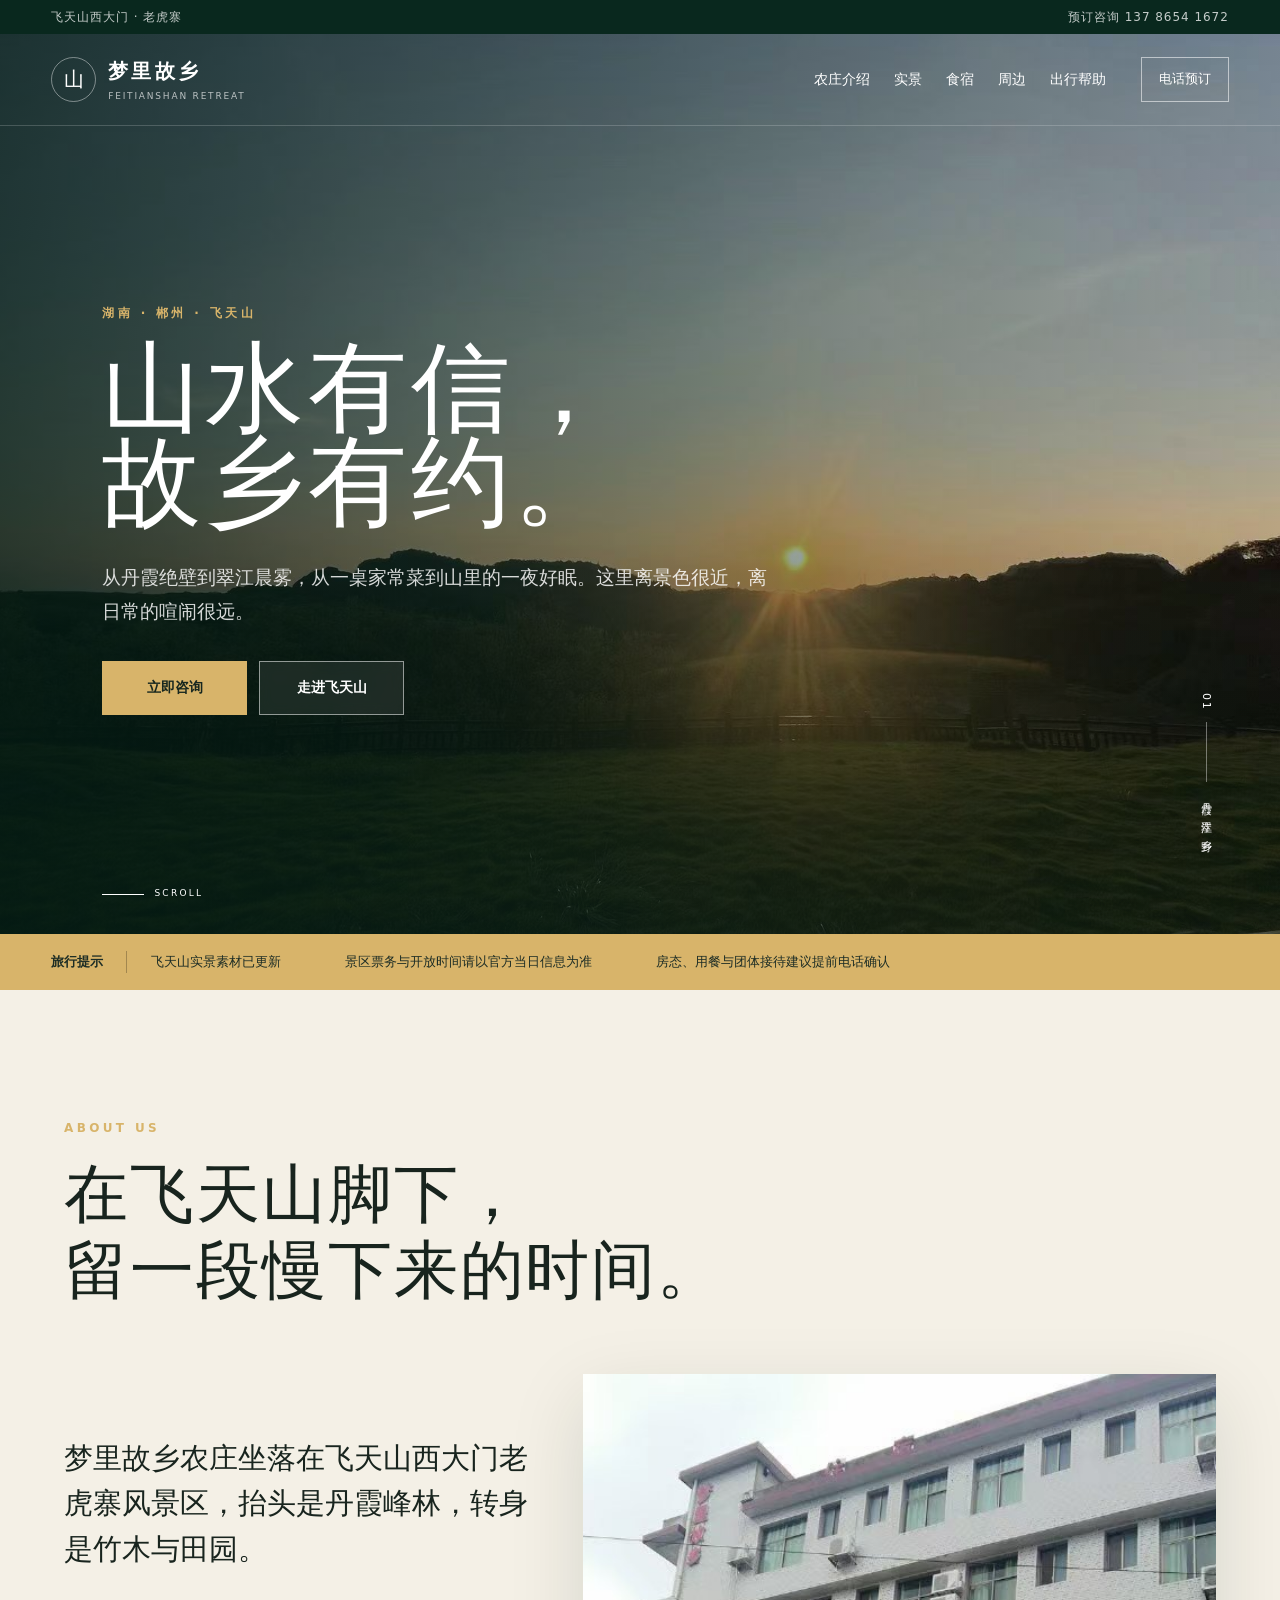
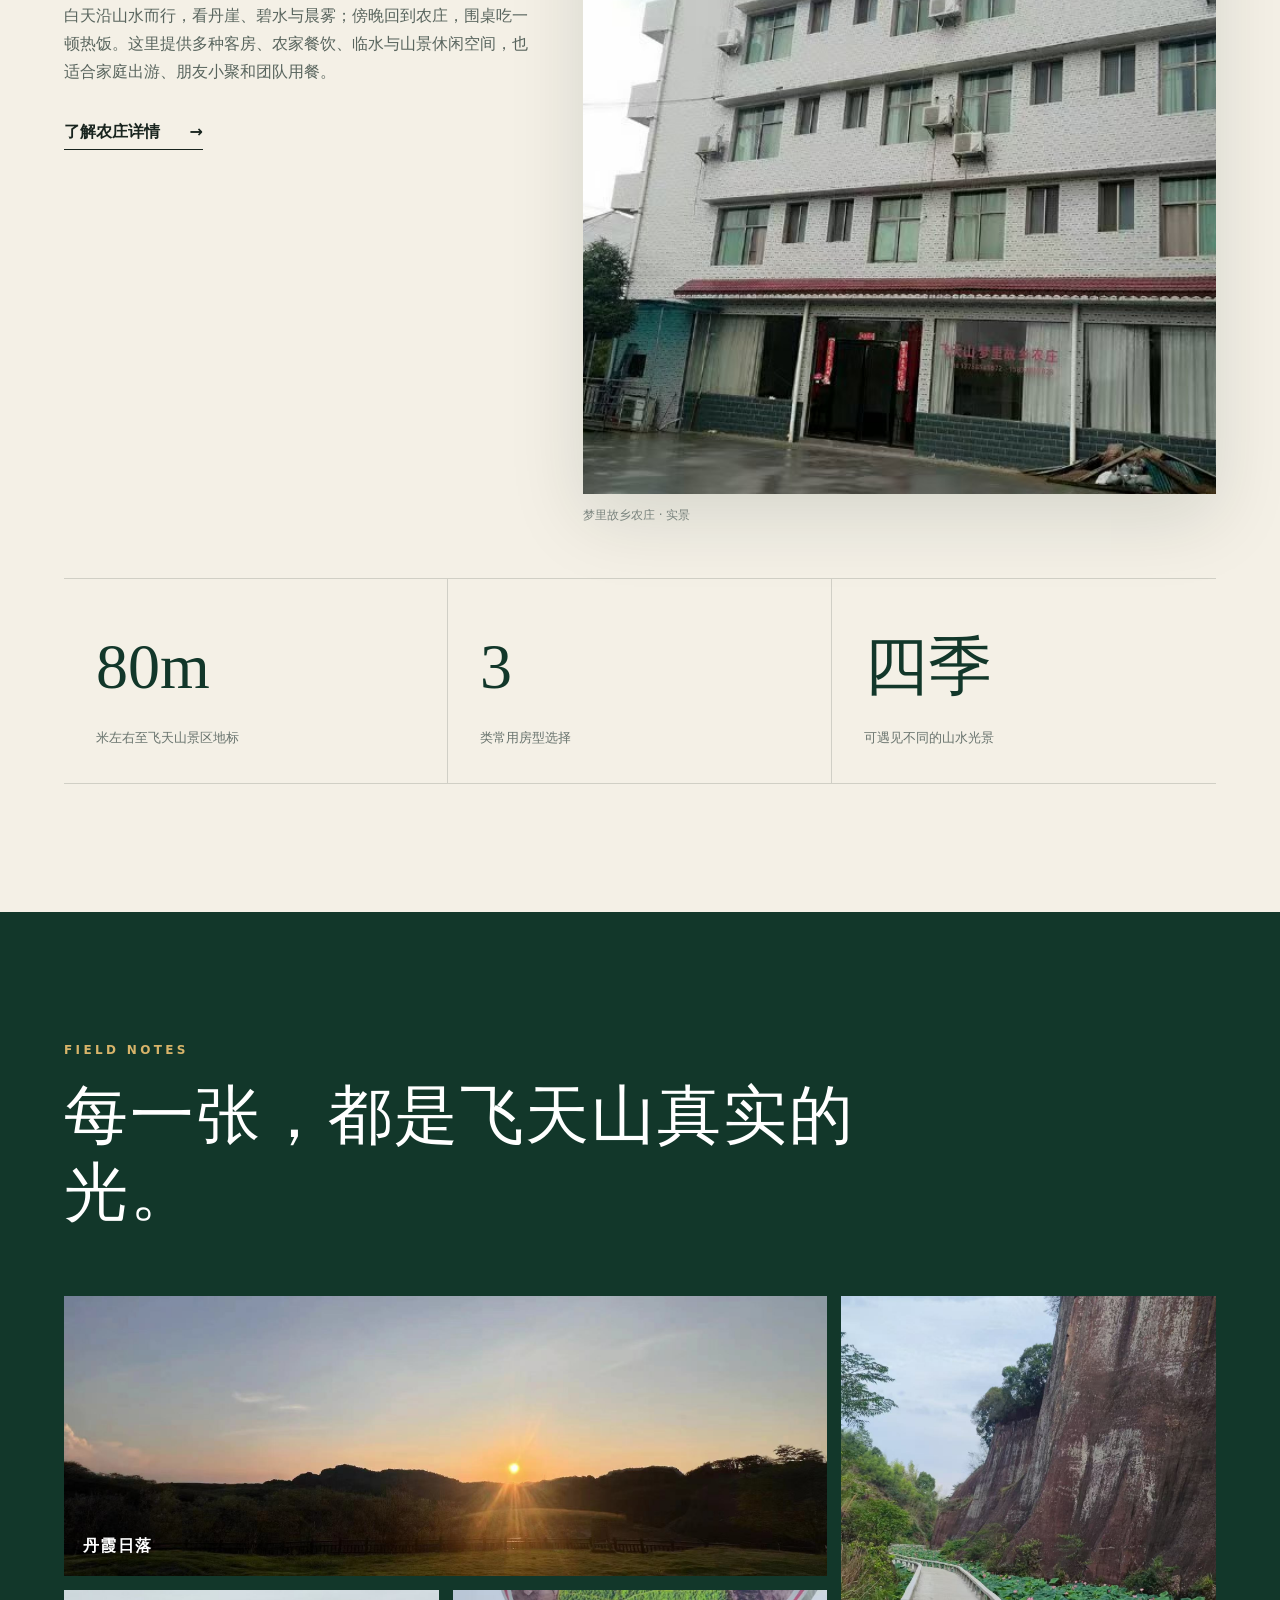
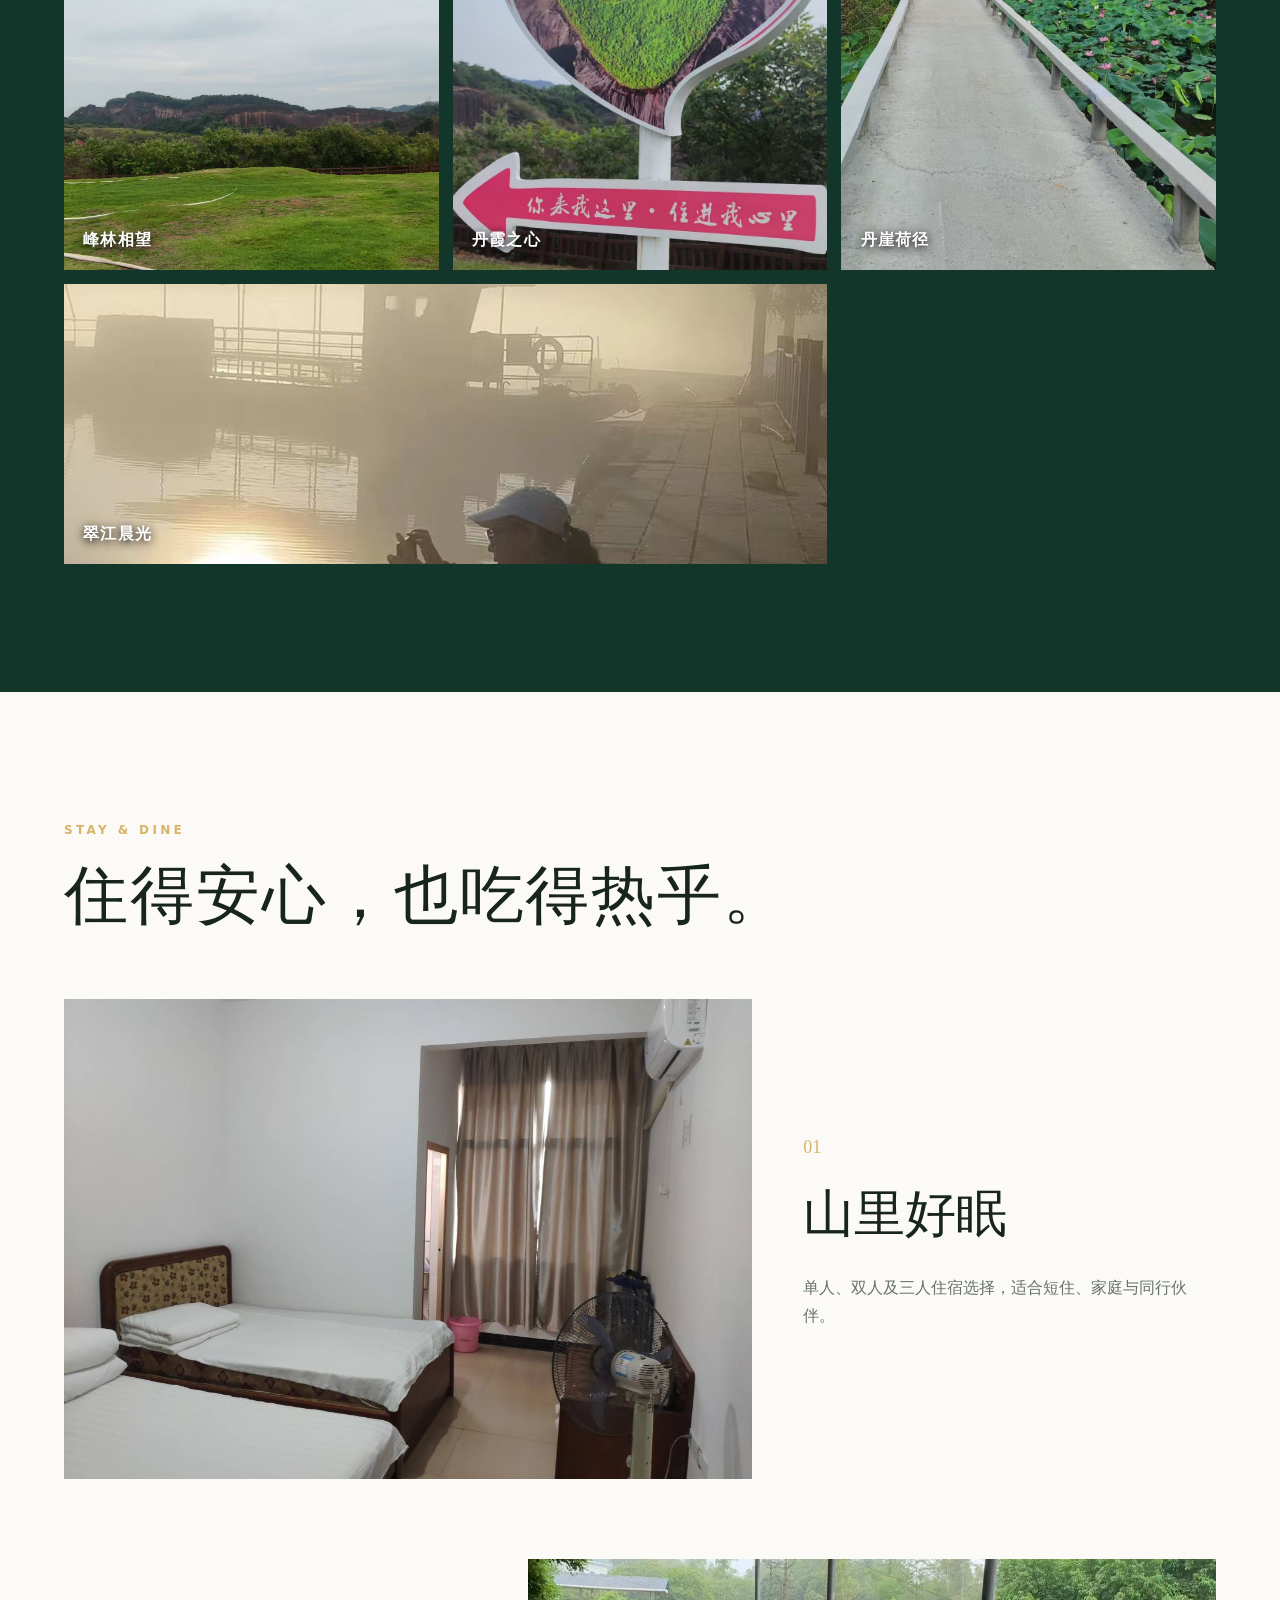
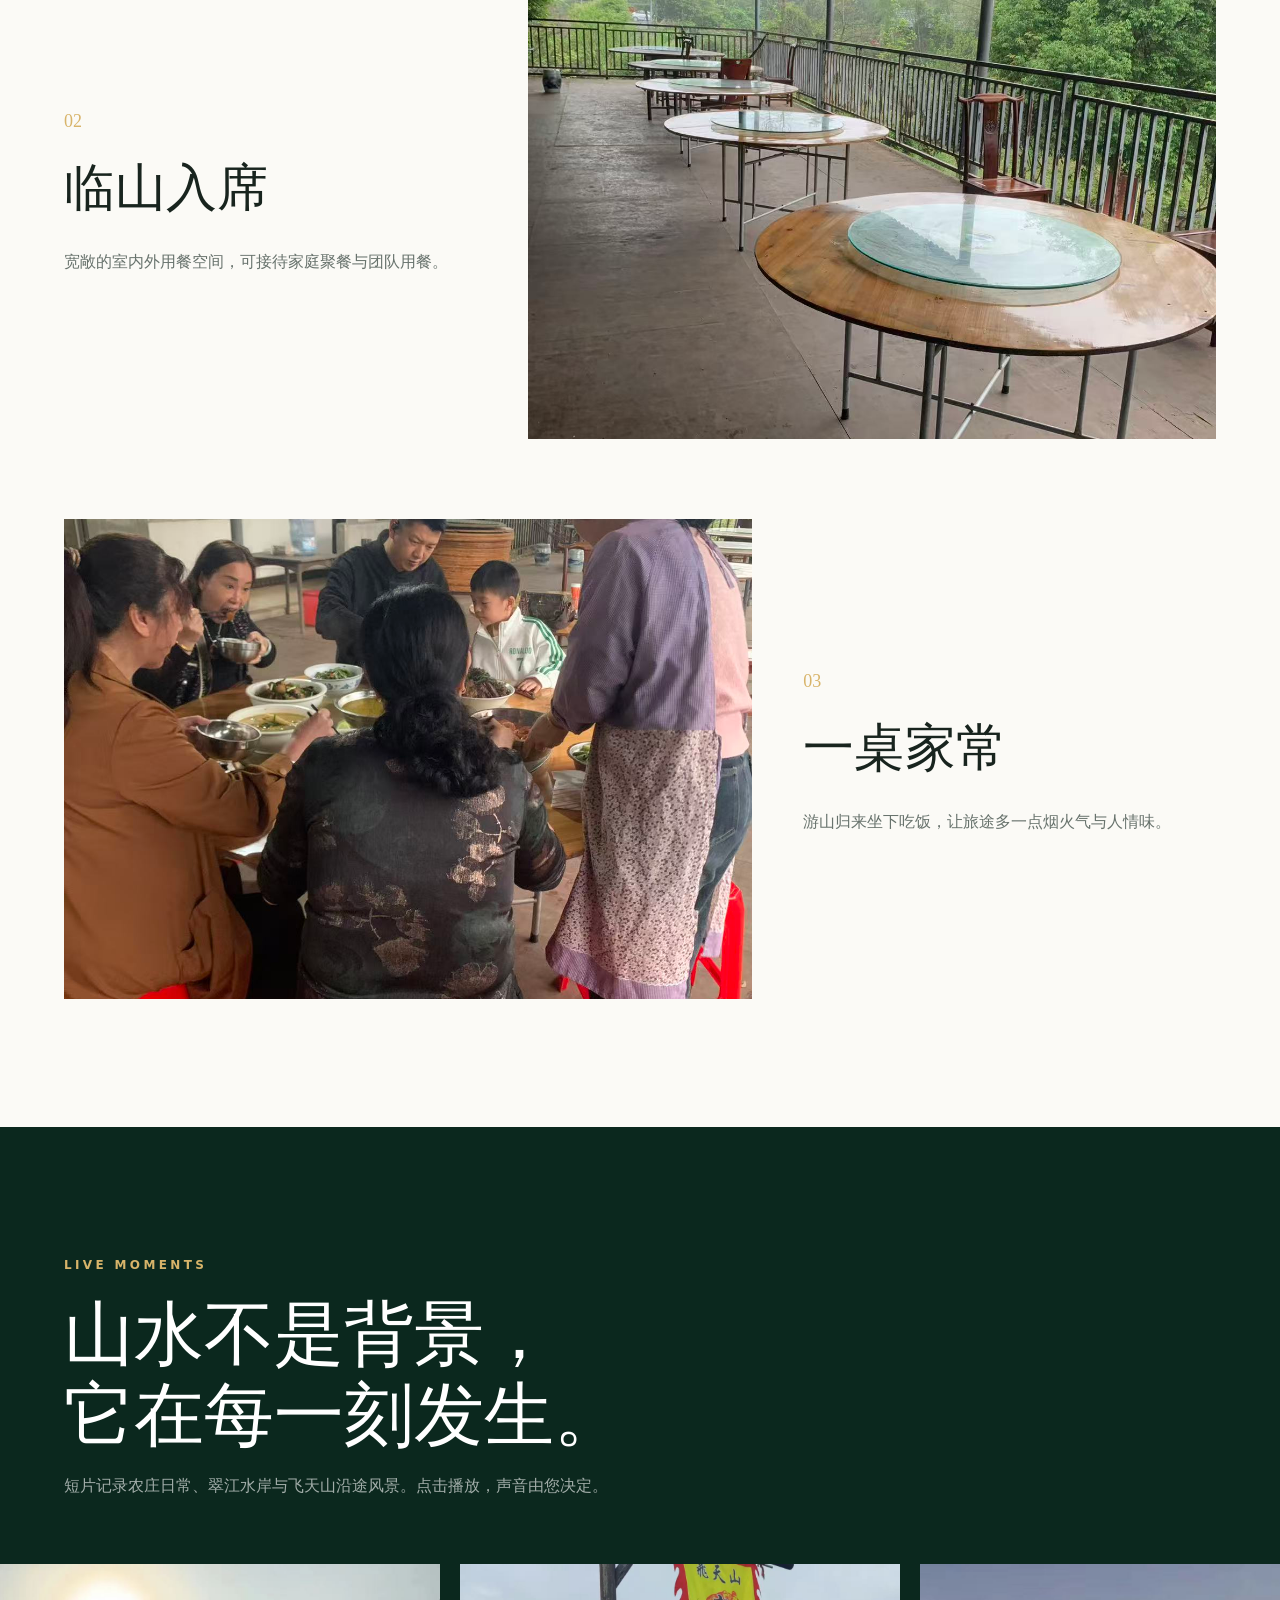
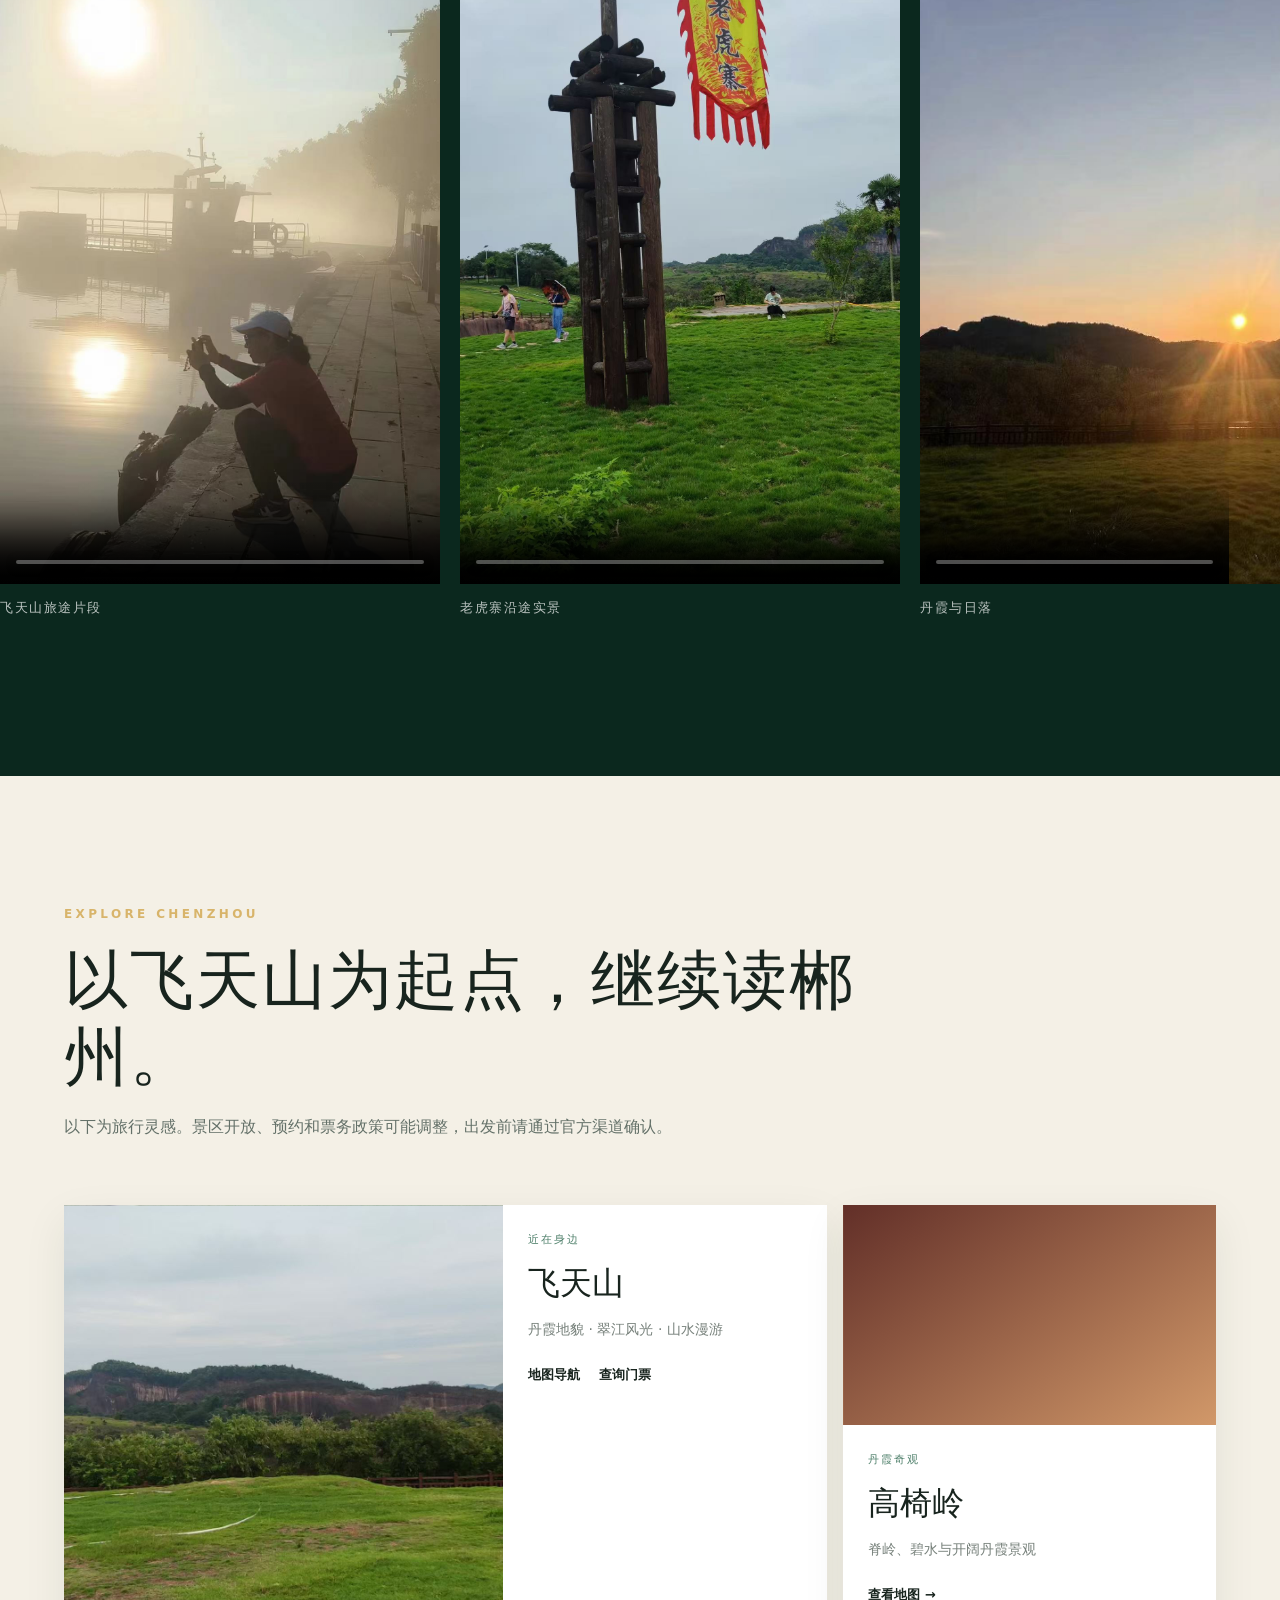
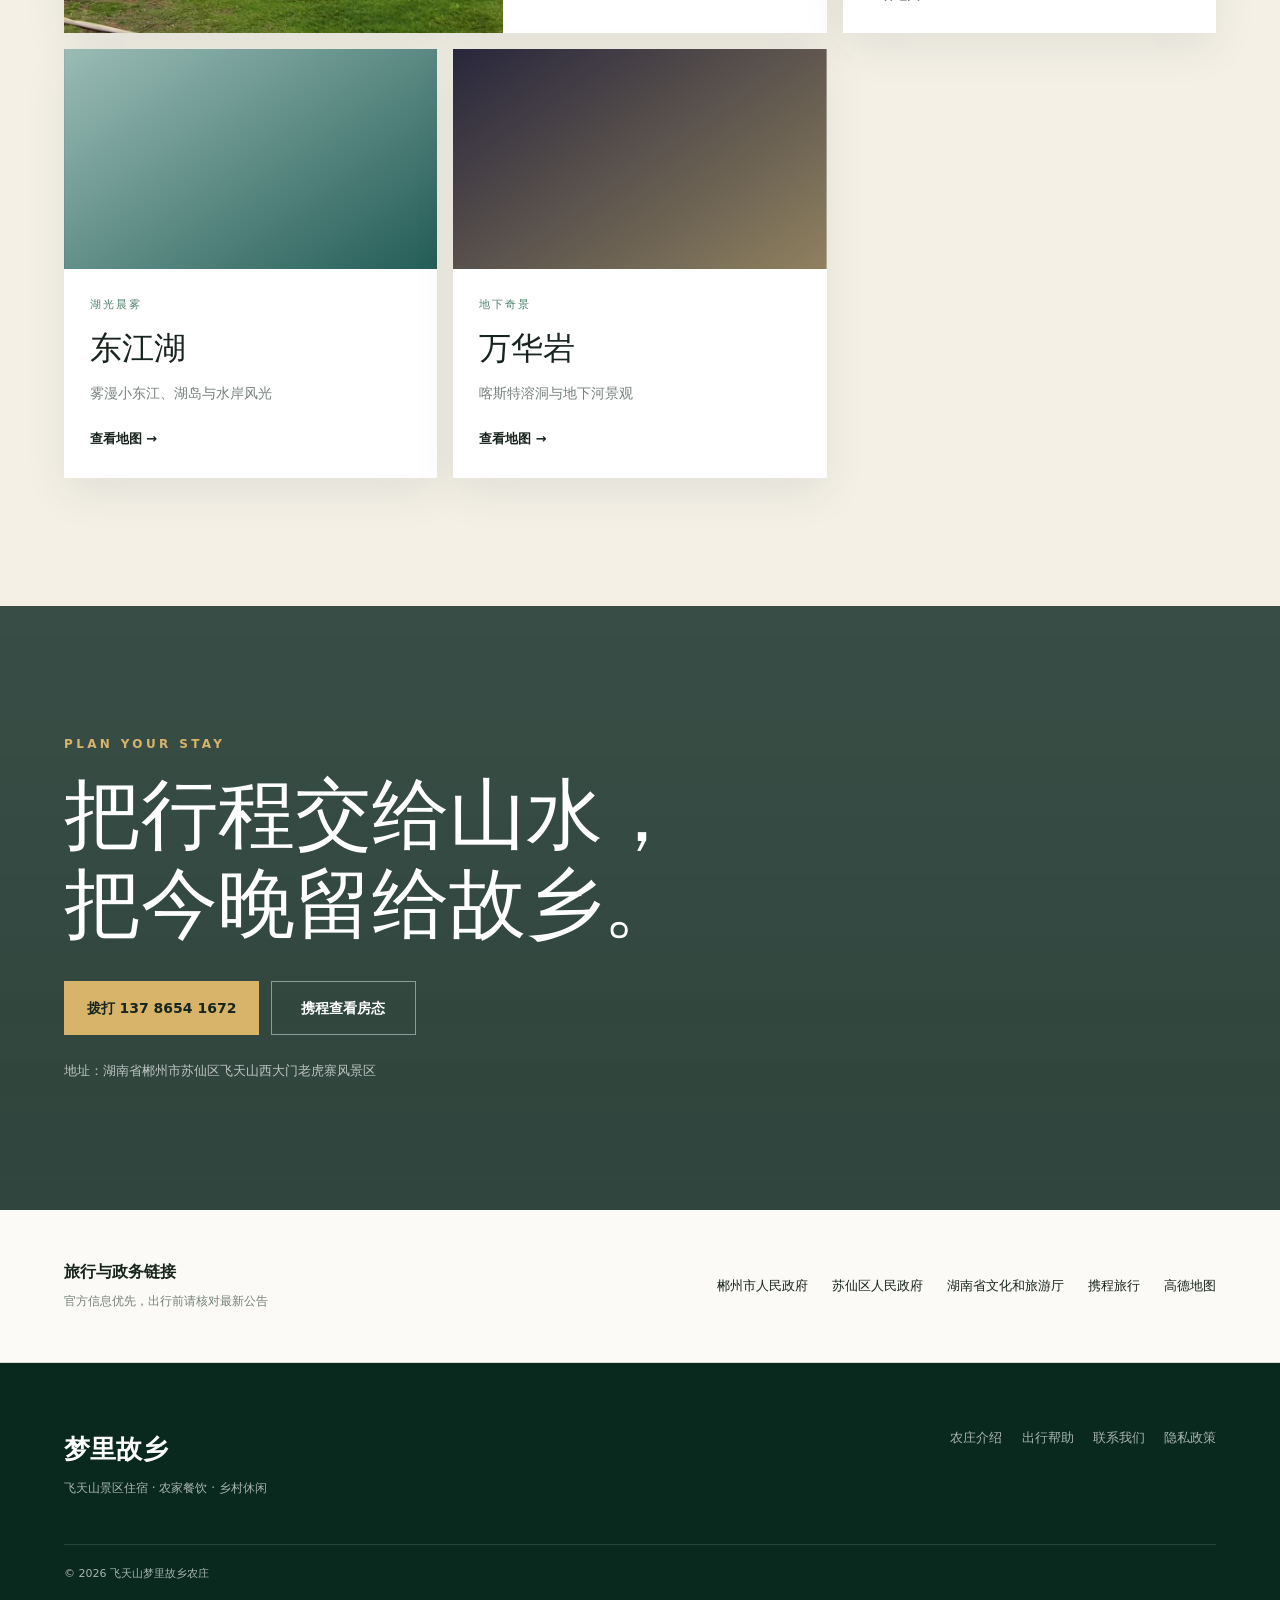
==== commit 023e4f86: "新增农庄介绍与出行帮助二级页面" ====
--- a/index.html
+++ b/index.html
@@ -11,7 +11,7 @@
 <body>
 <a class="skip-link" href="#main">跳到主要内容</a>
 <div class="topline"><p><span>飞天山西大门 · 老虎寨</span><span>预订咨询 137 8654 1672</span></p></div>
-<header class="site-header" data-header><a class="brand" href="#top"><span class="brand-mark">山</span><span><strong>梦里故乡</strong><small>FEITIANSHAN RETREAT</small></span></a><button class="menu-button" type="button" aria-expanded="false" aria-controls="main-nav" data-menu>菜单</button><nav id="main-nav" class="main-nav"><a href="#story">农庄</a><a href="#gallery">实景</a><a href="#stay">食宿</a><a href="#nearby">周边</a><a href="#links">旅行链接</a></nav><a class="header-book" href="tel:13786541672">电话预订</a></header>
+<header class="site-header" data-header><a class="brand" href="#top"><span class="brand-mark">山</span><span><strong>梦里故乡</strong><small>FEITIANSHAN RETREAT</small></span></a><button class="menu-button" type="button" aria-expanded="false" aria-controls="main-nav" data-menu>菜单</button><nav id="main-nav" class="main-nav"><a href="company.html">农庄介绍</a><a href="#gallery">实景</a><a href="#stay">食宿</a><a href="#nearby">周边</a><a href="help.html">出行帮助</a></nav><a class="header-book" href="tel:13786541672">电话预订</a></header>
 <main id="main">
   <section id="top" class="hero"><div class="hero-bg hero-bg-one"></div><div class="hero-bg hero-bg-two"></div><div class="hero-shade"></div><div class="hero-copy"><p class="kicker reveal">湖南 · 郴州 · 飞天山</p><h1 class="reveal"><span>山水有信，</span><span>故乡有约。</span></h1><p class="hero-intro reveal">从丹霞绝壁到翠江晨雾，从一桌家常菜到山里的一夜好眠。这里离景色很近，离日常的喧闹很远。</p><div class="hero-actions reveal"><a class="button button-gold" href="tel:13786541672">立即咨询</a><a class="button button-glass" href="#gallery">走进飞天山</a></div></div><div class="hero-index"><span>01</span><i></i><span>丹霞 · 翠江 · 乡野</span></div><a class="scroll-cue" href="#story"><span></span>SCROLL</a></section>
   <section class="notice-strip"><strong>旅行提示</strong><div class="notice-track"><span>飞天山实景素材已更新</span><span>景区票务与开放时间请以官方当日信息为准</span><span>房态、用餐与团体接待建议提前电话确认</span></div></section>
@@ -39,6 +39,6 @@
   <section class="section plan-section"><div class="plan-card reveal"><p>PLAN YOUR STAY</p><h2>把行程交给山水，<br>把今晚留给故乡。</h2><div class="plan-actions"><a class="button button-gold" href="tel:13786541672">拨打 137 8654 1672</a><a class="button button-outline" href="https://hotels.ctrip.com/hotels/6850403.html" target="_blank" rel="noopener">携程查看房态</a></div><small>地址：湖南省郴州市苏仙区飞天山西大门老虎寨风景区</small></div></section>
   <section id="links" class="links-section"><div><strong>旅行与政务链接</strong><span>官方信息优先，出行前请核对最新公告</span></div><nav><a href="https://www.czs.gov.cn/" target="_blank" rel="noopener">郴州市人民政府</a><a href="https://www.hnsx.gov.cn/" target="_blank" rel="noopener">苏仙区人民政府</a><a href="https://whhlyt.hunan.gov.cn/" target="_blank" rel="noopener">湖南省文化和旅游厅</a><a href="https://www.ctrip.com/" target="_blank" rel="noopener">携程旅行</a><a href="https://www.amap.com/" target="_blank" rel="noopener">高德地图</a></nav></section>
 </main>
-<footer class="footer"><div class="footer-brand"><strong>梦里故乡</strong><span>飞天山景区住宿 · 农家餐饮 · 乡村休闲</span></div><div><a href="about.html">关于我们</a><a href="contact.html">联系我们</a><a href="privacy.html">隐私政策</a></div><p>© 2026 飞天山梦里故乡农庄</p></footer>
+<footer class="footer"><div class="footer-brand"><strong>梦里故乡</strong><span>飞天山景区住宿 · 农家餐饮 · 乡村休闲</span></div><div><a href="company.html">农庄介绍</a><a href="help.html">出行帮助</a><a href="contact.html">联系我们</a><a href="privacy.html">隐私政策</a></div><p>© 2026 飞天山梦里故乡农庄</p></footer>
 <dialog class="lightbox" data-dialog><button type="button" data-close aria-label="关闭">×</button><img src="" alt="实景大图"></dialog>
 </body></html>
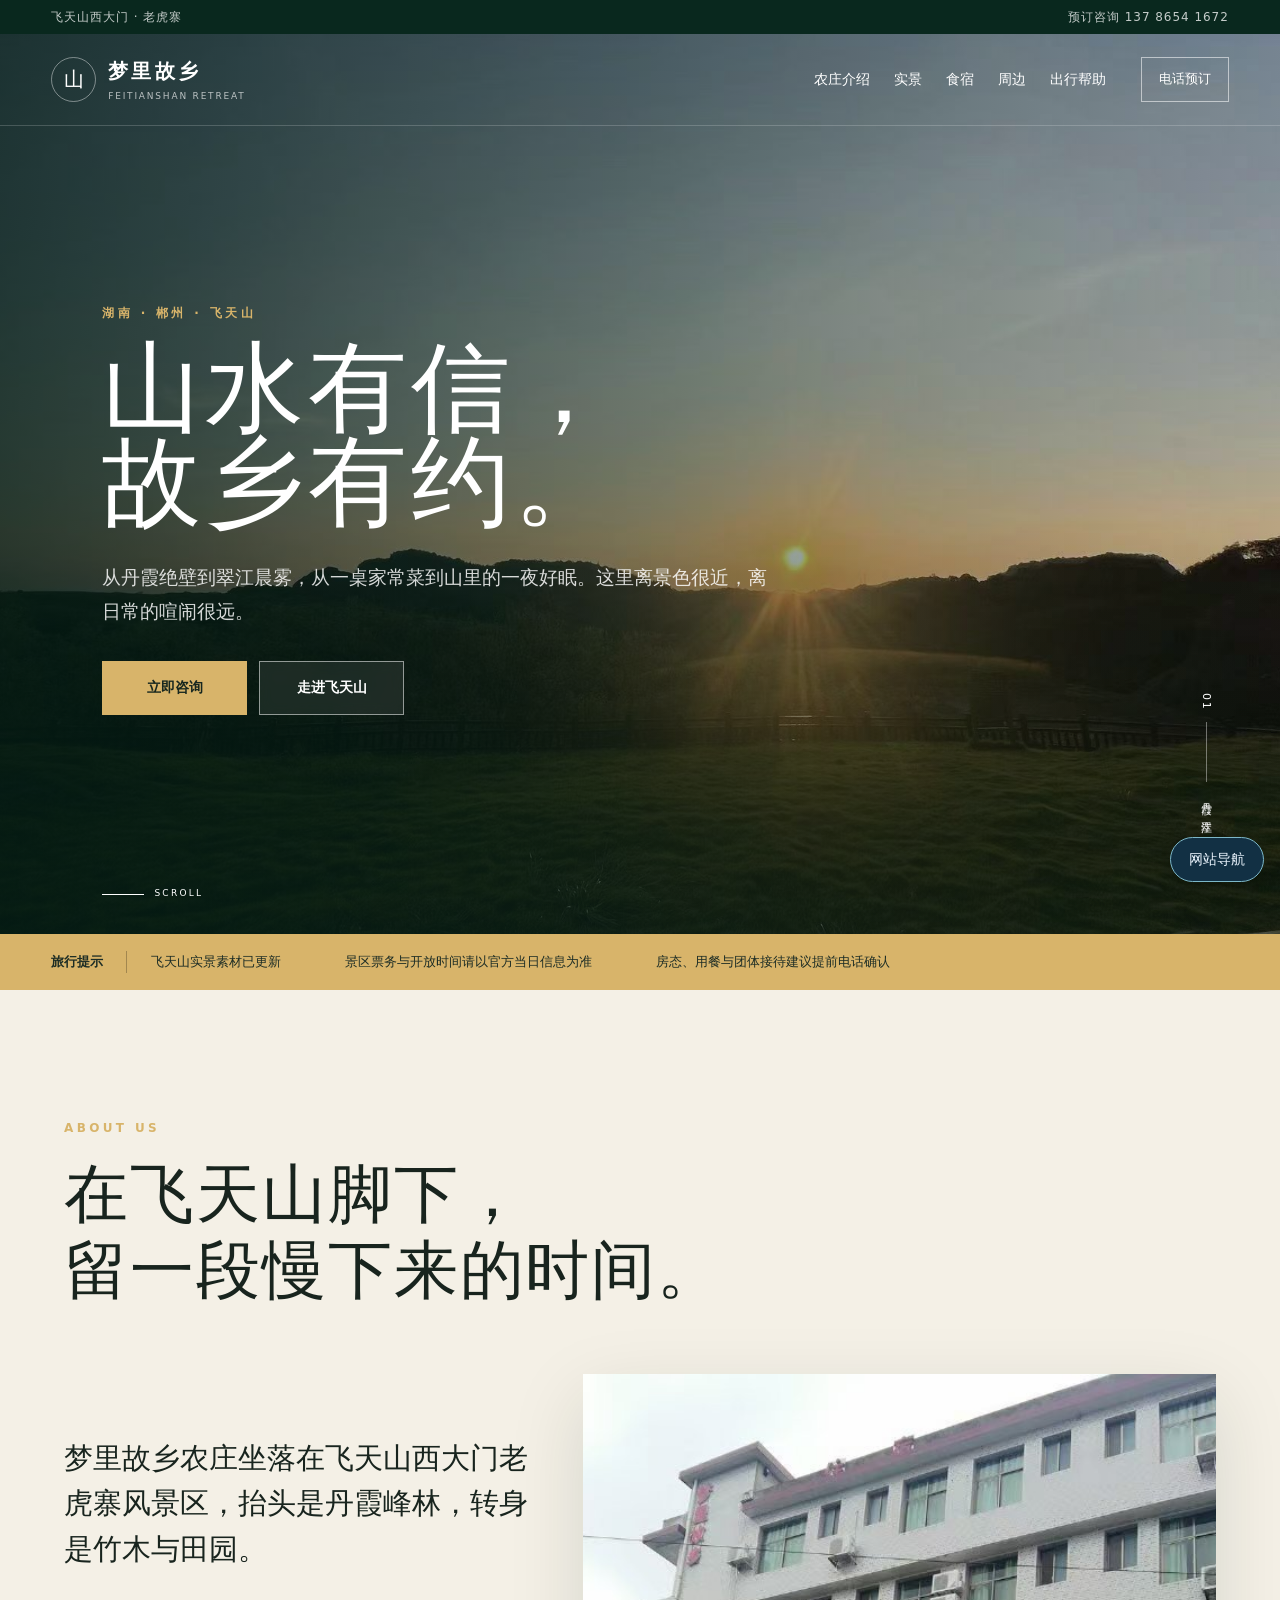
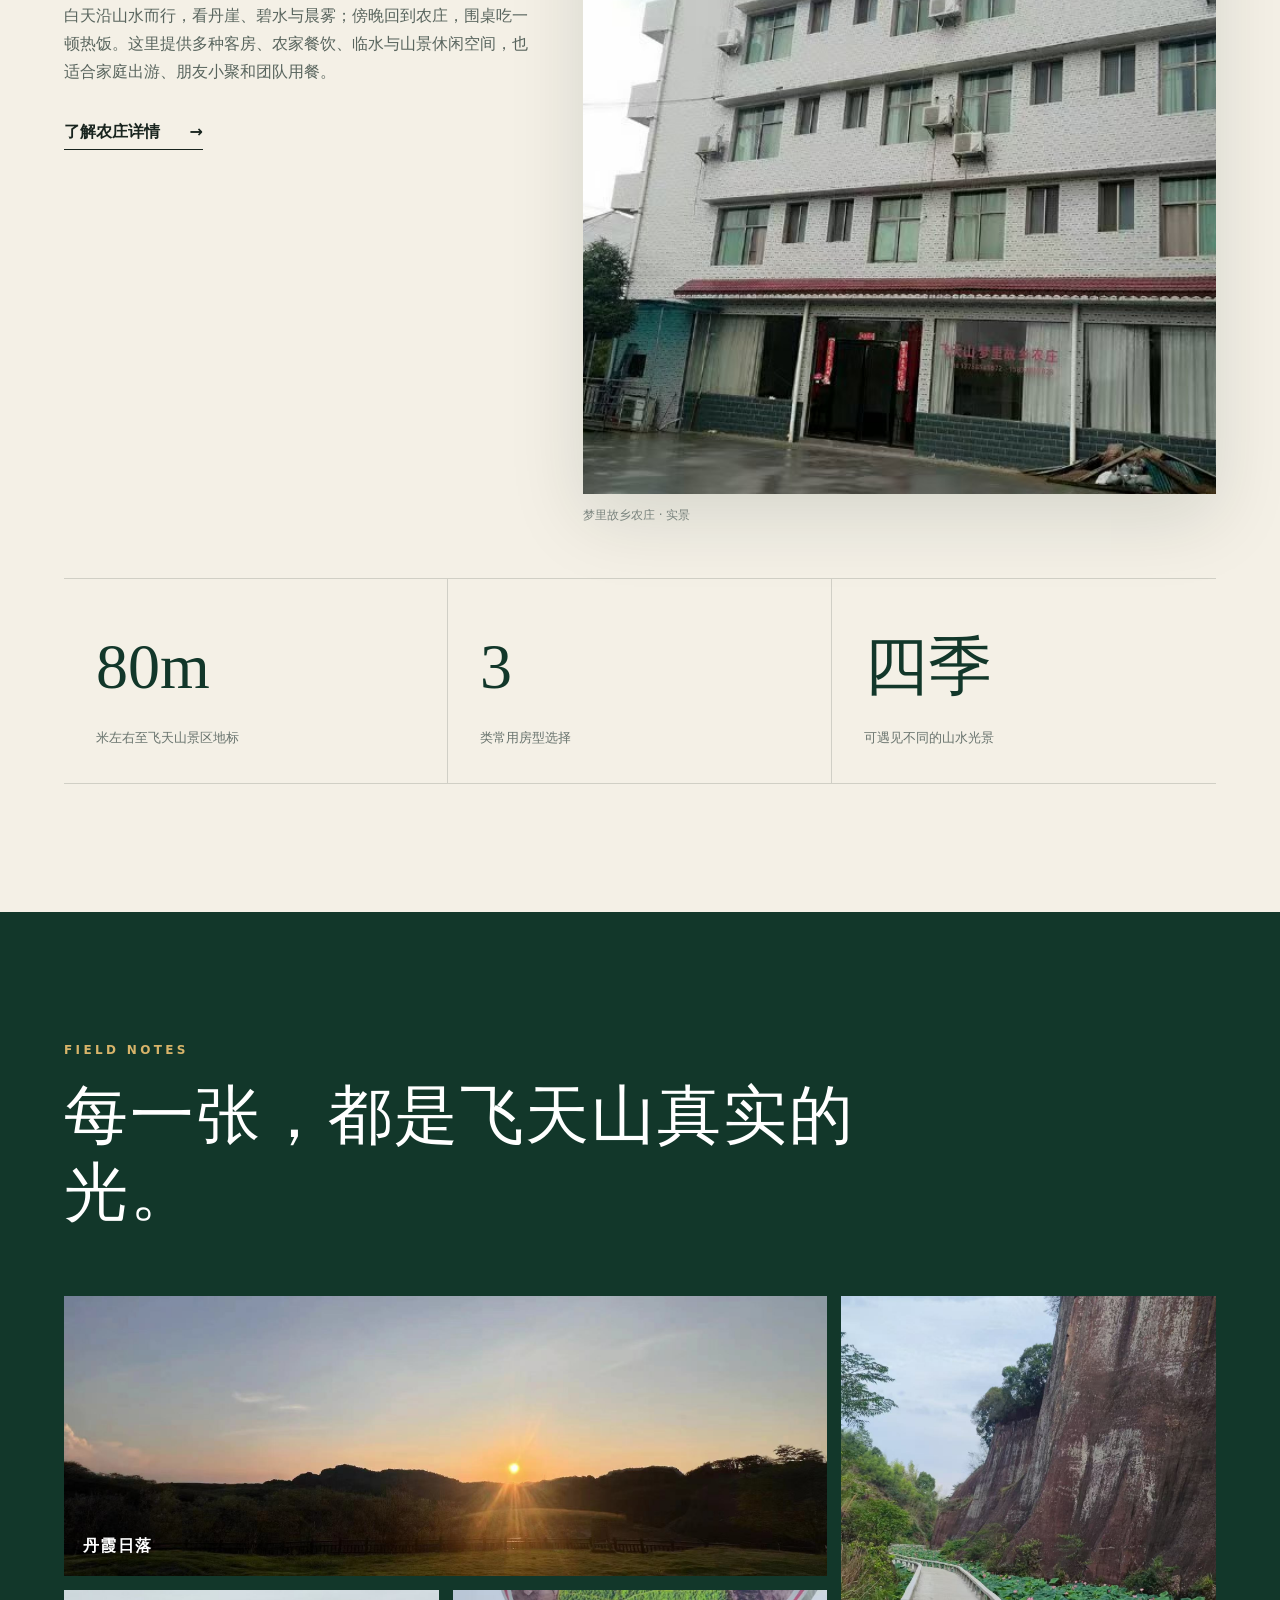
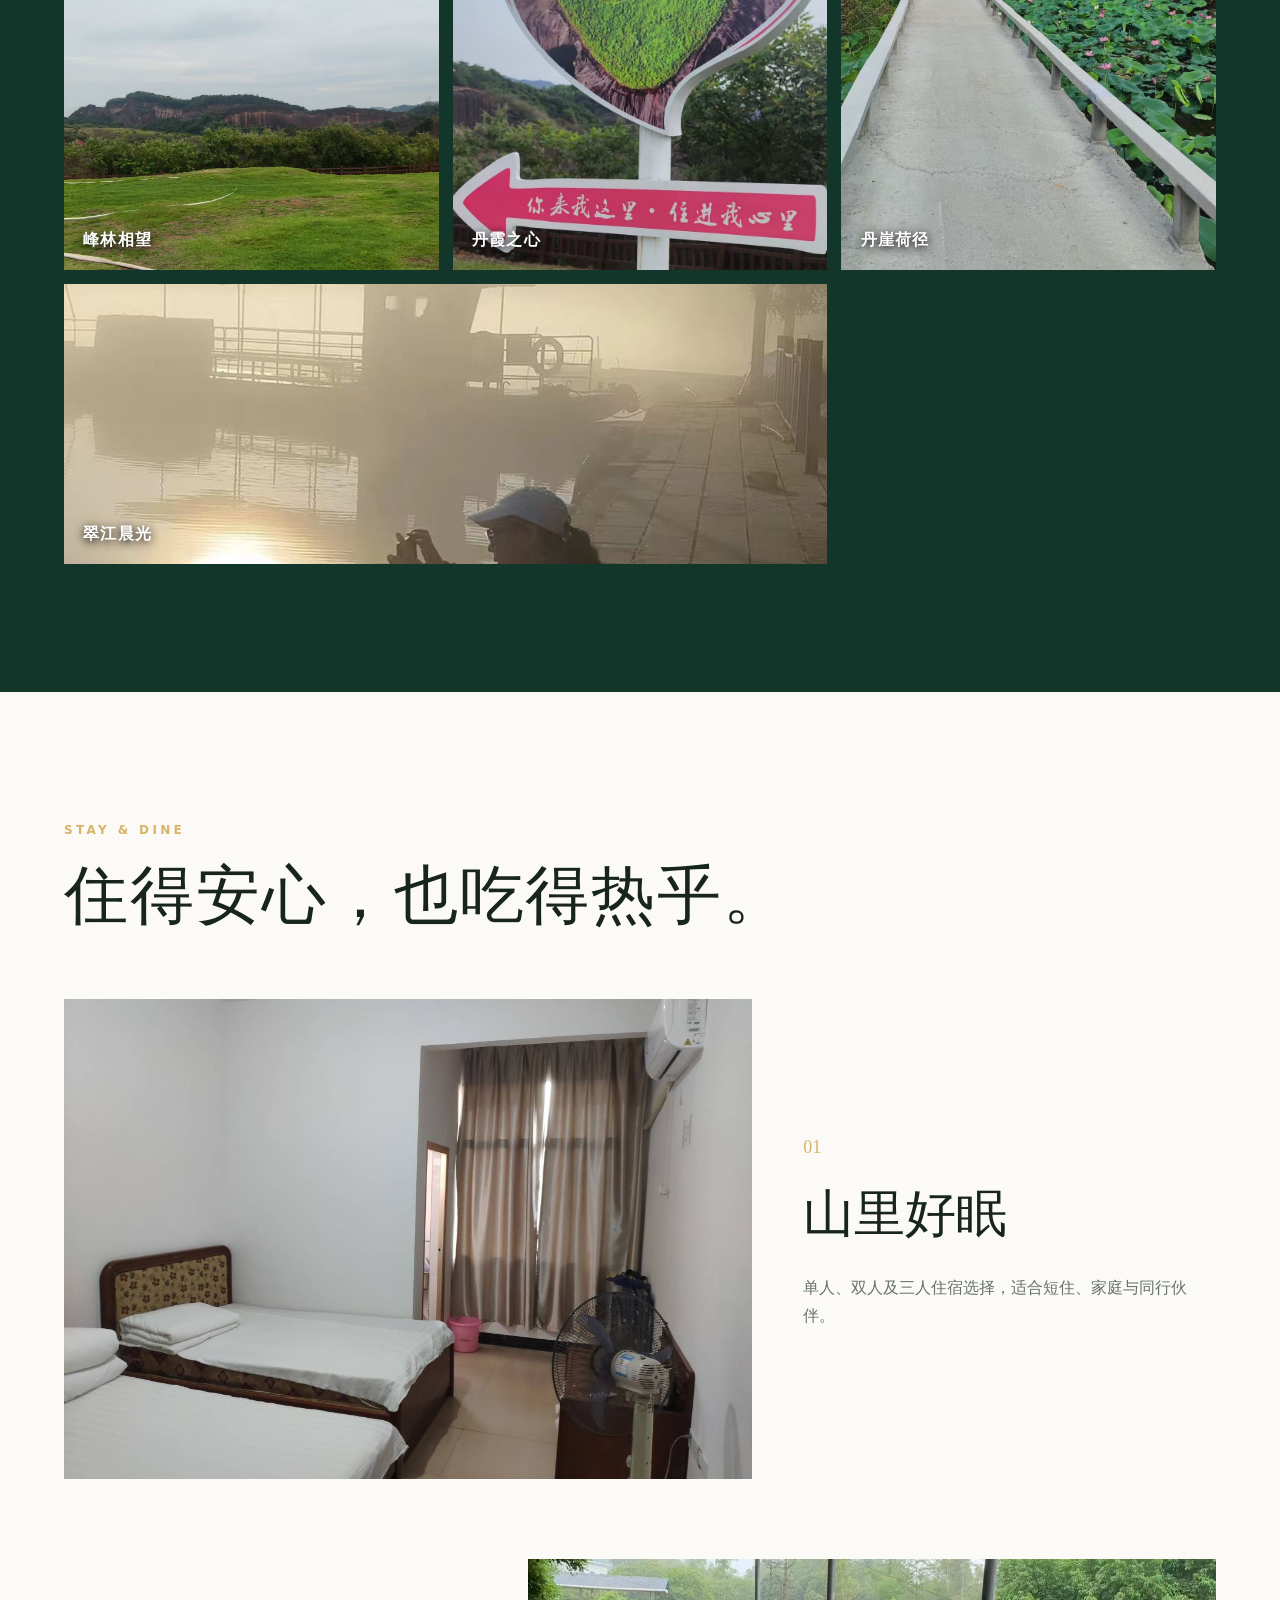
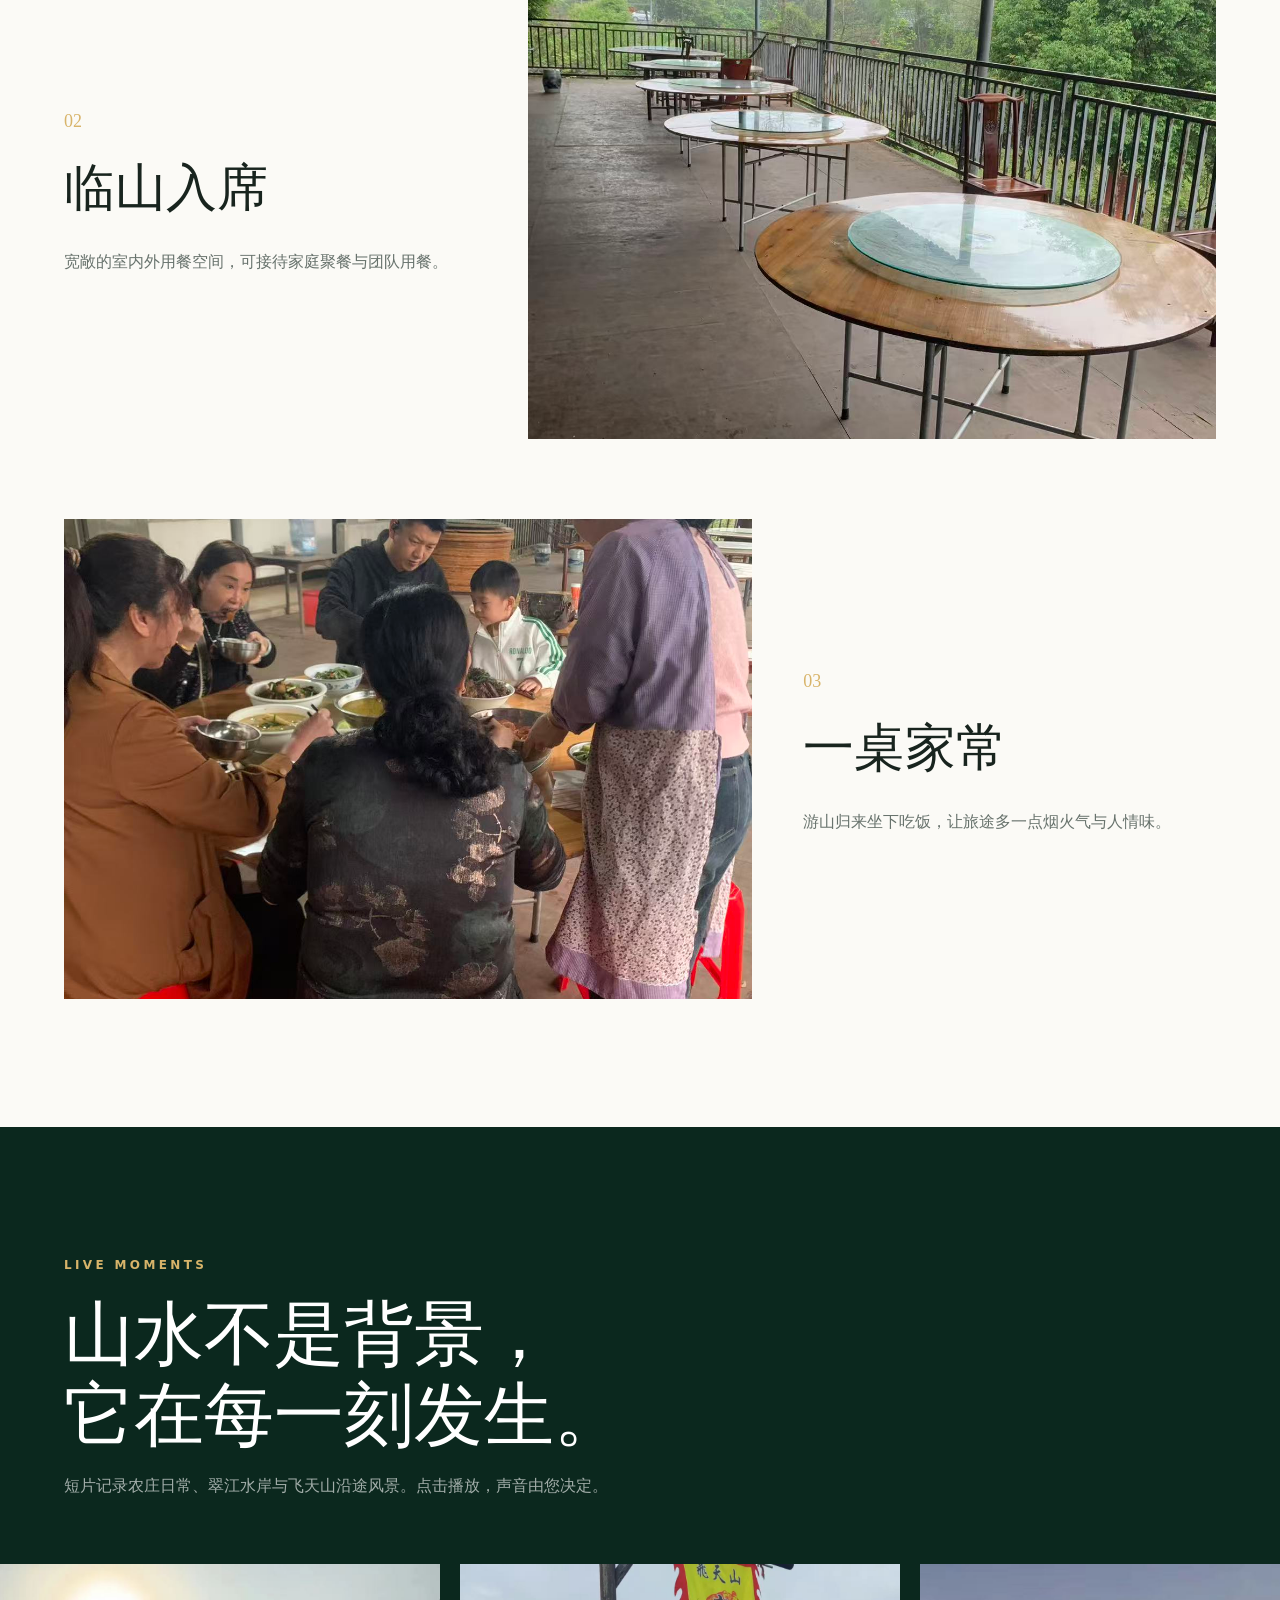
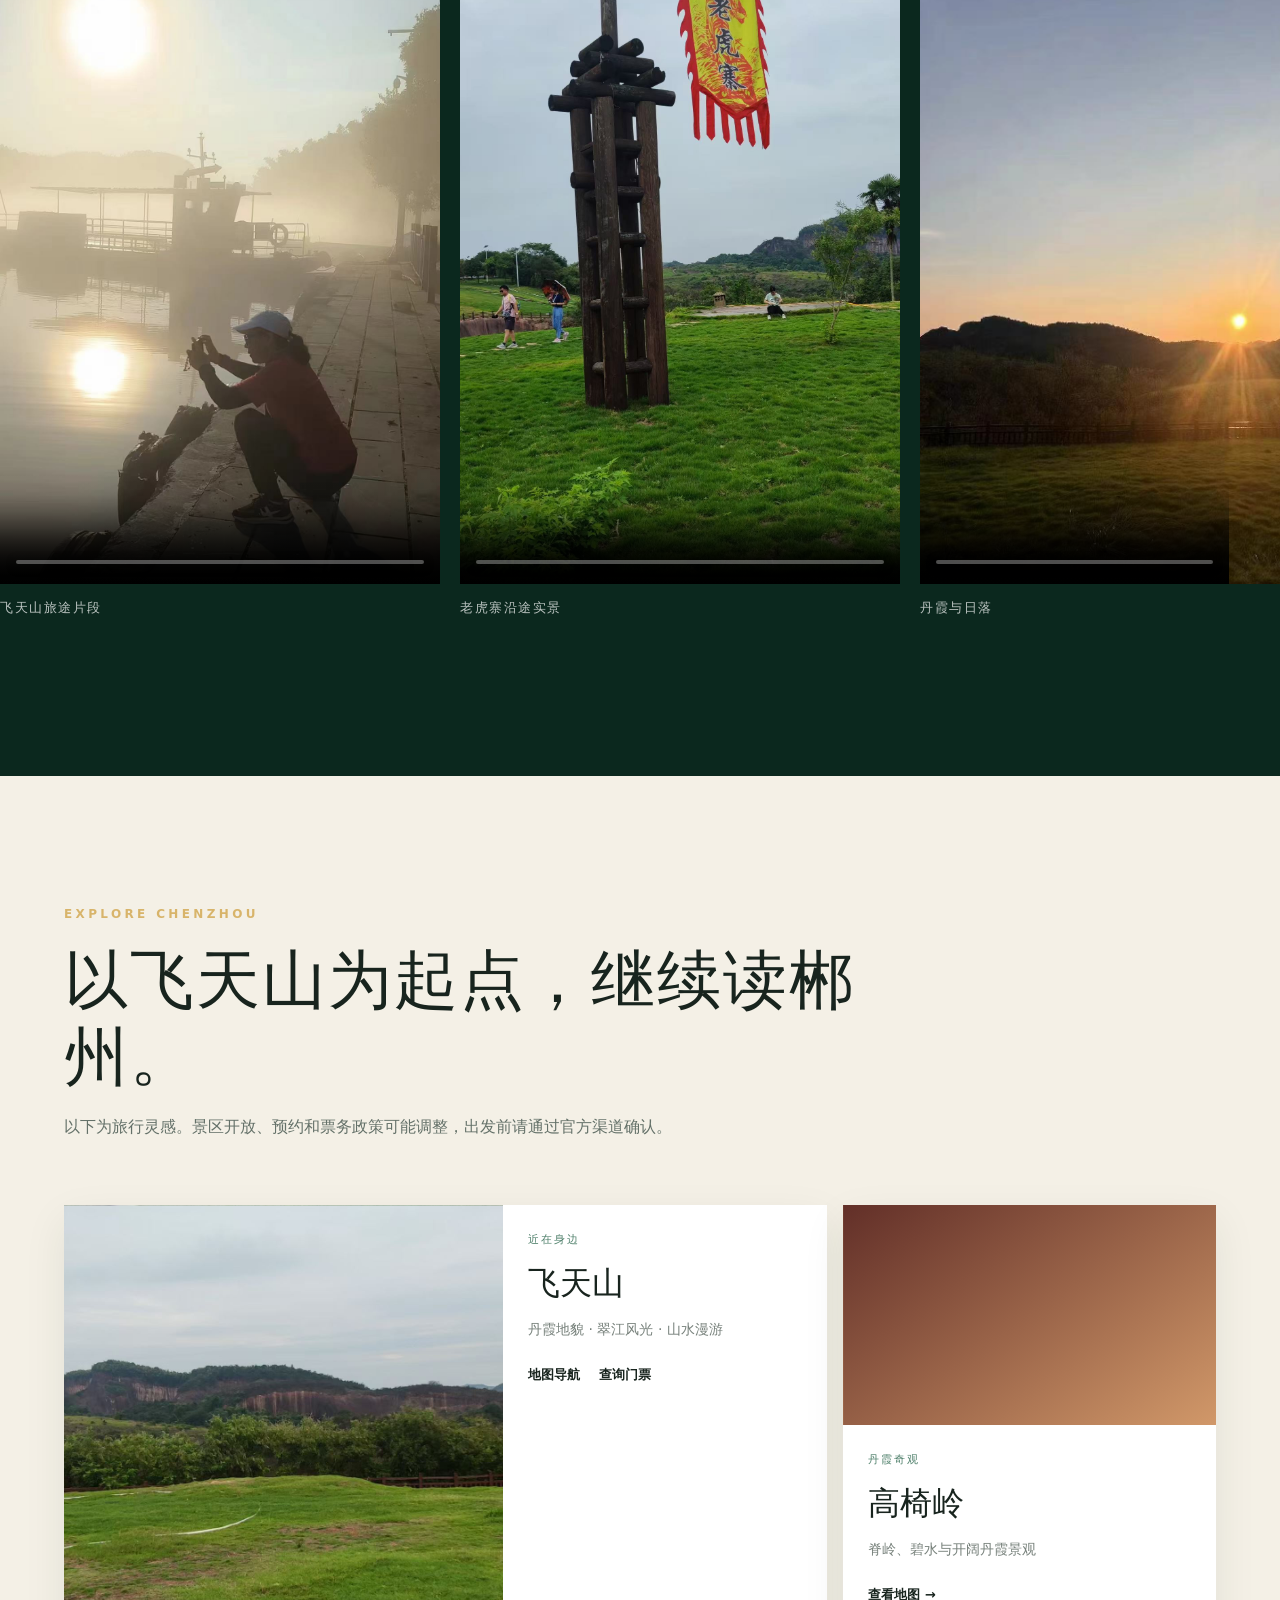
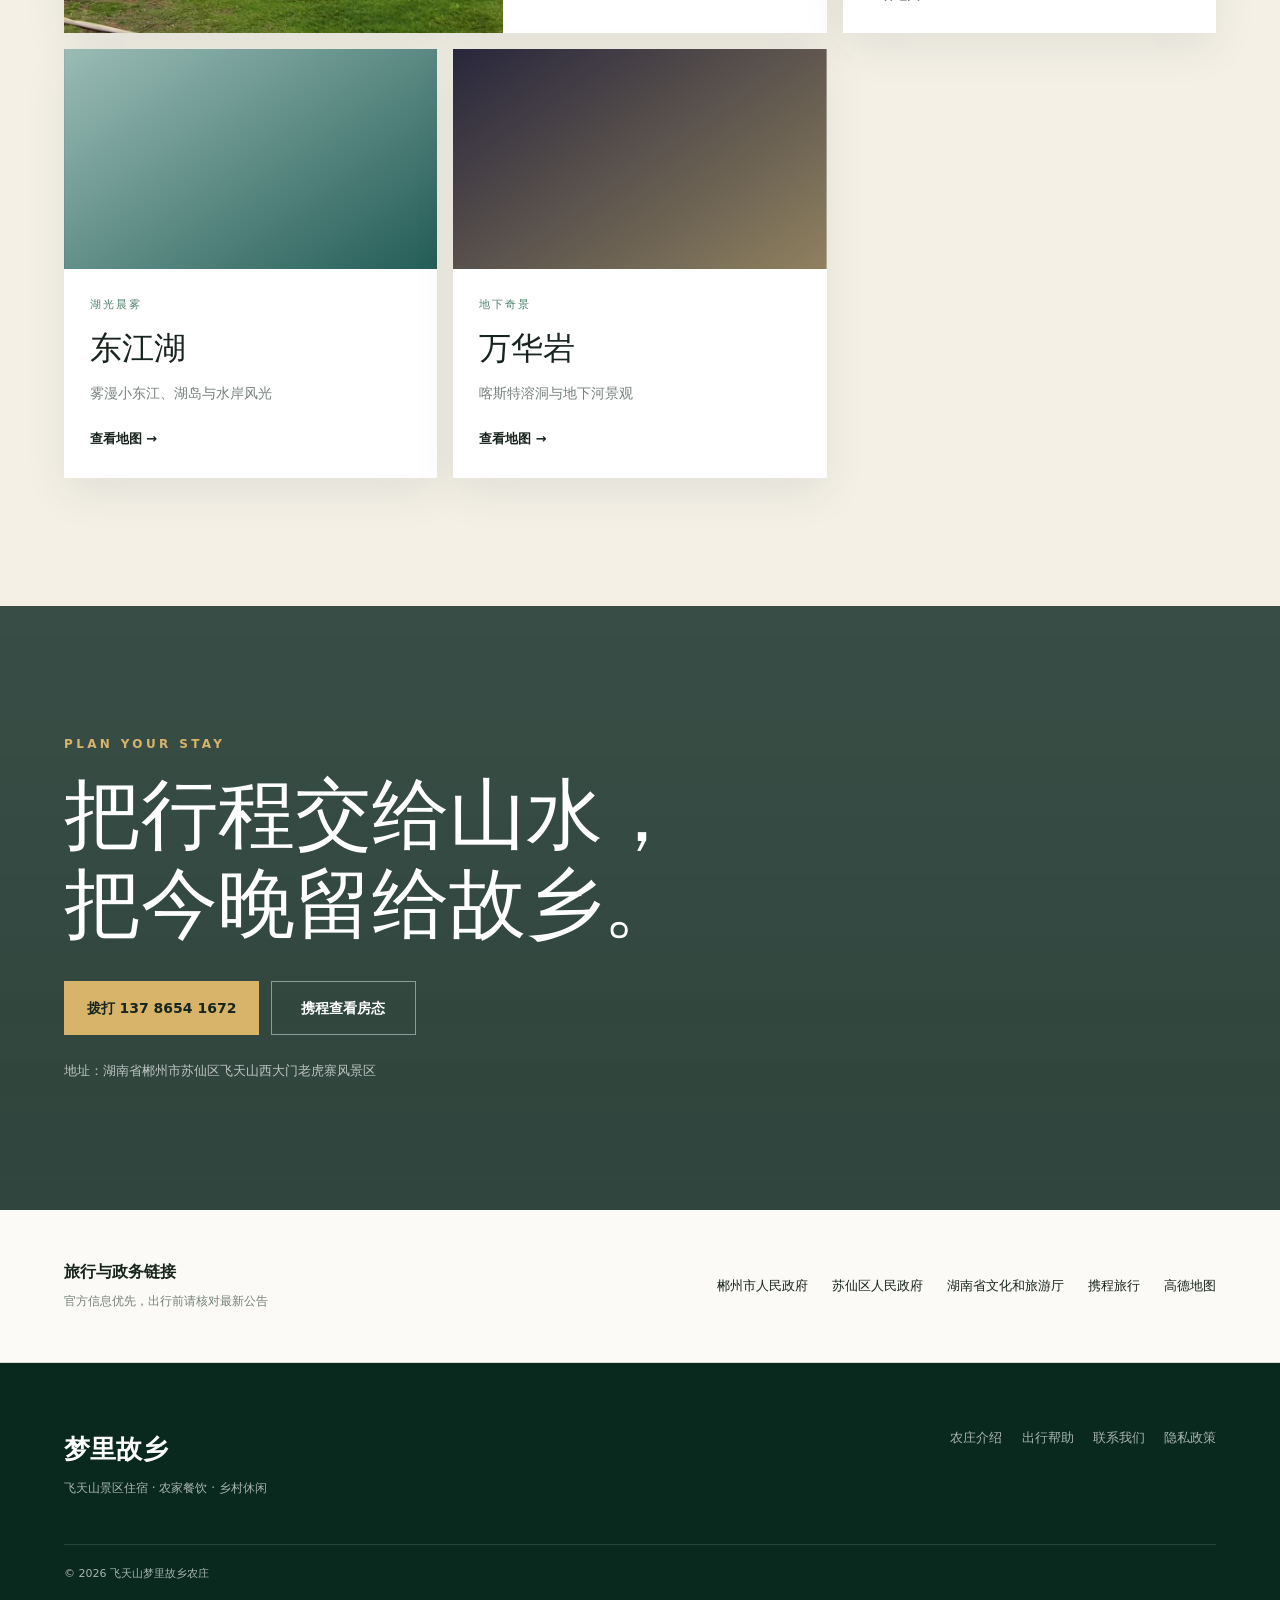
==== commit f83cf44d: "Unify farm subpages, lazy media and accessible navigation" ====
--- a/index.html
+++ b/index.html
@@ -6,8 +6,8 @@
   <meta name="description" content="飞天山梦里故乡农庄位于湖南郴州苏仙区飞天山西大门老虎寨，提供景区住宿、农家餐饮与山水休闲体验，并整理东江湖、高椅岭、万华岩等周边旅行信息。">
   <meta name="keywords" content="飞天山,郴州民宿,飞天山住宿,老虎寨,东江湖,高椅岭,万华岩"><meta name="theme-color" content="#12372a">
   <meta property="og:title" content="飞天山梦里故乡农庄"><meta property="og:description" content="丹霞、翠江与乡野烟火气，住进飞天山的慢时光。"><meta property="og:type" content="website"><meta property="og:url" content="https://feitianshan.zgland.com/"><meta property="og:image" content="https://feitianshan.zgland.com/vidio/5d6094a897906ea5da7689adec8a0ddb.jpg">
-  <link rel="canonical" href="https://feitianshan.zgland.com/"><link rel="stylesheet" href="assets/css/styles.css"><script defer src="assets/js/site.js"></script>
-</head>
+  <link rel="canonical" href="https://feitianshan.zgland.com/"><link rel="stylesheet" href="assets/css/styles.css"><script defer src="assets/js/site.js?v=20261018-2"></script>
+<link rel="stylesheet" href="assets/css/usability.css?v=20261018"><script defer src="assets/js/site-tools.js?v=20261018-2"></script></head>
 <body>
 <a class="skip-link" href="#main">跳到主要内容</a>
 <div class="topline"><p><span>飞天山西大门 · 老虎寨</span><span>预订咨询 137 8654 1672</span></p></div>
@@ -15,20 +15,20 @@
 <main id="main">
   <section id="top" class="hero"><div class="hero-bg hero-bg-one"></div><div class="hero-bg hero-bg-two"></div><div class="hero-shade"></div><div class="hero-copy"><p class="kicker reveal">湖南 · 郴州 · 飞天山</p><h1 class="reveal"><span>山水有信，</span><span>故乡有约。</span></h1><p class="hero-intro reveal">从丹霞绝壁到翠江晨雾，从一桌家常菜到山里的一夜好眠。这里离景色很近，离日常的喧闹很远。</p><div class="hero-actions reveal"><a class="button button-gold" href="tel:13786541672">立即咨询</a><a class="button button-glass" href="#gallery">走进飞天山</a></div></div><div class="hero-index"><span>01</span><i></i><span>丹霞 · 翠江 · 乡野</span></div><a class="scroll-cue" href="#story"><span></span>SCROLL</a></section>
   <section class="notice-strip"><strong>旅行提示</strong><div class="notice-track"><span>飞天山实景素材已更新</span><span>景区票务与开放时间请以官方当日信息为准</span><span>房态、用餐与团体接待建议提前电话确认</span></div></section>
-  <section id="story" class="section story"><div class="section-title reveal"><p>ABOUT US</p><h2>在飞天山脚下，<br>留一段慢下来的时间。</h2></div><div class="story-grid"><div class="story-copy reveal"><p class="lead">梦里故乡农庄坐落在飞天山西大门老虎寨风景区，抬头是丹霞峰林，转身是竹木与田园。</p><p>白天沿山水而行，看丹崖、碧水与晨雾；傍晚回到农庄，围桌吃一顿热饭。这里提供多种客房、农家餐饮、临水与山景休闲空间，也适合家庭出游、朋友小聚和团队用餐。</p><a class="text-link" href="about.html">了解农庄详情 <span>→</span></a></div><figure class="story-photo reveal"><img src="vidio/5dab8b15a75370905a6fd5df02d53f1d.jpg" alt="飞天山梦里故乡农庄外观"><figcaption>梦里故乡农庄 · 实景</figcaption></figure><div class="facts reveal"><article><strong data-count="80">0</strong><span>米左右至飞天山景区地标</span></article><article><strong data-count="3">0</strong><span>类常用房型选择</span></article><article><strong>四季</strong><span>可遇见不同的山水光景</span></article></div></div></section>
+  <section id="story" class="section story"><div class="section-title reveal"><p>ABOUT US</p><h2>在飞天山脚下，<br>留一段慢下来的时间。</h2></div><div class="story-grid"><div class="story-copy reveal"><p class="lead">梦里故乡农庄坐落在飞天山西大门老虎寨风景区，抬头是丹霞峰林，转身是竹木与田园。</p><p>白天沿山水而行，看丹崖、碧水与晨雾；傍晚回到农庄，围桌吃一顿热饭。这里提供多种客房、农家餐饮、临水与山景休闲空间，也适合家庭出游、朋友小聚和团队用餐。</p><a class="text-link" href="about.html">了解农庄详情 <span>→</span></a></div><figure class="story-photo reveal"><img loading="lazy" decoding="async" src="vidio/5dab8b15a75370905a6fd5df02d53f1d.jpg" alt="飞天山梦里故乡农庄外观"><figcaption>梦里故乡农庄 · 实景</figcaption></figure><div class="facts reveal"><article><strong data-count="80">80</strong><span>米左右至飞天山景区地标</span></article><article><strong data-count="3">3</strong><span>类常用房型选择</span></article><article><strong>四季</strong><span>可遇见不同的山水光景</span></article></div></div></section>
   <section id="gallery" class="section gallery-section"><div class="section-title light reveal"><p>FIELD NOTES</p><h2>每一张，都是飞天山真实的光。</h2></div><div class="mosaic">
-    <button class="media-card wide reveal" data-lightbox="vidio/5d6094a897906ea5da7689adec8a0ddb.jpg"><img src="vidio/5d6094a897906ea5da7689adec8a0ddb.jpg" alt="飞天山丹霞日落"><span>丹霞日落</span></button>
-    <button class="media-card tall reveal" data-lightbox="vidio/ed2cd28bfef1d8c446421ca4b802884a.jpg"><img src="vidio/ed2cd28bfef1d8c446421ca4b802884a.jpg" alt="丹霞绝壁与荷塘步道"><span>丹崖荷径</span></button>
-    <button class="media-card reveal" data-lightbox="vidio/e94353923a5f5b80130d459d77d50029.jpg"><img src="vidio/e94353923a5f5b80130d459d77d50029.jpg" alt="飞天山丹霞地貌全景"><span>峰林相望</span></button>
-    <button class="media-card reveal" data-lightbox="vidio/94021da69a4b65114b499bf97edde6d8.jpg"><img src="vidio/94021da69a4b65114b499bf97edde6d8.jpg" alt="飞天山丹霞之心"><span>丹霞之心</span></button>
-    <button class="media-card wide reveal" data-lightbox="vidio/2d54a3896262b7ddbb42c07fd97e367b.jpg"><img src="vidio/2d54a3896262b7ddbb42c07fd97e367b.jpg" alt="翠江晨雾与游船"><span>翠江晨光</span></button>
+    <button class="media-card wide reveal" data-lightbox="vidio/5d6094a897906ea5da7689adec8a0ddb.jpg"><img loading="lazy" decoding="async" src="vidio/5d6094a897906ea5da7689adec8a0ddb.jpg" alt="飞天山丹霞日落"><span>丹霞日落</span></button>
+    <button class="media-card tall reveal" data-lightbox="vidio/ed2cd28bfef1d8c446421ca4b802884a.jpg"><img loading="lazy" decoding="async" src="vidio/ed2cd28bfef1d8c446421ca4b802884a.jpg" alt="丹霞绝壁与荷塘步道"><span>丹崖荷径</span></button>
+    <button class="media-card reveal" data-lightbox="vidio/e94353923a5f5b80130d459d77d50029.jpg"><img loading="lazy" decoding="async" src="vidio/e94353923a5f5b80130d459d77d50029.jpg" alt="飞天山丹霞地貌全景"><span>峰林相望</span></button>
+    <button class="media-card reveal" data-lightbox="vidio/94021da69a4b65114b499bf97edde6d8.jpg"><img loading="lazy" decoding="async" src="vidio/94021da69a4b65114b499bf97edde6d8.jpg" alt="飞天山丹霞之心"><span>丹霞之心</span></button>
+    <button class="media-card wide reveal" data-lightbox="vidio/2d54a3896262b7ddbb42c07fd97e367b.jpg"><img loading="lazy" decoding="async" src="vidio/2d54a3896262b7ddbb42c07fd97e367b.jpg" alt="翠江晨雾与游船"><span>翠江晨光</span></button>
   </div></section>
-  <section id="stay" class="section stay-section"><div class="section-title reveal"><p>STAY & DINE</p><h2>住得安心，也吃得热乎。</h2></div><div class="stay-grid"><article class="stay-feature reveal"><img src="assets/images/guest-room.jpg" alt="农庄客房"><div><span>01</span><h3>山里好眠</h3><p>单人、双人及三人住宿选择，适合短住、家庭与同行伙伴。</p></div></article><article class="stay-feature reverse reveal"><img src="vidio/b72ad51810e15b5e22fc6444ce5a43e4.jpg" alt="农庄临山用餐空间"><div><span>02</span><h3>临山入席</h3><p>宽敞的室内外用餐空间，可接待家庭聚餐与团队用餐。</p></div></article><article class="stay-feature reveal"><img src="vidio/9bdea3447a1853a0a2460e48931e90e1.jpg" alt="游客在农庄享用家常菜"><div><span>03</span><h3>一桌家常</h3><p>游山归来坐下吃饭，让旅途多一点烟火气与人情味。</p></div></article></div></section>
+  <section id="stay" class="section stay-section"><div class="section-title reveal"><p>STAY & DINE</p><h2>住得安心，也吃得热乎。</h2></div><div class="stay-grid"><article class="stay-feature reveal"><img loading="lazy" decoding="async" src="assets/images/guest-room.jpg" alt="农庄客房"><div><span>01</span><h3>山里好眠</h3><p>单人、双人及三人住宿选择，适合短住、家庭与同行伙伴。</p></div></article><article class="stay-feature reverse reveal"><img loading="lazy" decoding="async" src="vidio/b72ad51810e15b5e22fc6444ce5a43e4.jpg" alt="农庄临山用餐空间"><div><span>02</span><h3>临山入席</h3><p>宽敞的室内外用餐空间，可接待家庭聚餐与团队用餐。</p></div></article><article class="stay-feature reveal"><img loading="lazy" decoding="async" src="vidio/9bdea3447a1853a0a2460e48931e90e1.jpg" alt="游客在农庄享用家常菜"><div><span>03</span><h3>一桌家常</h3><p>游山归来坐下吃饭，让旅途多一点烟火气与人情味。</p></div></article></div></section>
   <section class="film-section"><div class="film-copy reveal"><p>LIVE MOMENTS</p><h2>山水不是背景，<br>它在每一刻发生。</h2><p>短片记录农庄日常、翠江水岸与飞天山沿途风景。点击播放，声音由您决定。</p></div><div class="film-rail">
-    <article class="film-card reveal"><video controls playsinline preload="metadata" poster="vidio/2d54a3896262b7ddbb42c07fd97e367b.jpg"><source src="vidio/e016c6d24e5e95bd108f46f6f82d152b.mp4" type="video/mp4"></video><p>飞天山旅途片段</p></article>
-    <article class="film-card reveal"><video controls playsinline preload="metadata" poster="vidio/90734ca03b0acf4cd31aac9a91359e66.jpg"><source src="vidio/917c770cfd2af8f1002e1474f957645f.mp4" type="video/mp4"></video><p>老虎寨沿途实景</p></article>
-    <article class="film-card reveal"><video controls playsinline preload="metadata" poster="vidio/5d6094a897906ea5da7689adec8a0ddb.jpg"><source src="vidio/1a74941c5a45c26634caee185d54a064.mp4" type="video/mp4"></video><p>丹霞与日落</p></article>
-    <article class="film-card reveal"><video controls playsinline preload="metadata" poster="vidio/0f3b504ee693355ae9a316d7d808d710.jpg"><source src="vidio/def667ab05ebba4009e4a375912710f2.mp4" type="video/mp4"></video><p>农庄生活一刻</p></article>
+    <article class="film-card reveal"><video controls playsinline preload="none" poster="vidio/2d54a3896262b7ddbb42c07fd97e367b.jpg"><source src="vidio/e016c6d24e5e95bd108f46f6f82d152b.mp4" type="video/mp4"></video><p>飞天山旅途片段</p></article>
+    <article class="film-card reveal"><video controls playsinline preload="none" poster="vidio/90734ca03b0acf4cd31aac9a91359e66.jpg"><source src="vidio/917c770cfd2af8f1002e1474f957645f.mp4" type="video/mp4"></video><p>老虎寨沿途实景</p></article>
+    <article class="film-card reveal"><video controls playsinline preload="none" poster="vidio/5d6094a897906ea5da7689adec8a0ddb.jpg"><source src="vidio/1a74941c5a45c26634caee185d54a064.mp4" type="video/mp4"></video><p>丹霞与日落</p></article>
+    <article class="film-card reveal"><video controls playsinline preload="none" poster="vidio/0f3b504ee693355ae9a316d7d808d710.jpg"><source src="vidio/def667ab05ebba4009e4a375912710f2.mp4" type="video/mp4"></video><p>农庄生活一刻</p></article>
   </div></section>
   <section id="nearby" class="section nearby-section"><div class="section-title reveal"><p>EXPLORE CHENZHOU</p><h2>以飞天山为起点，继续读郴州。</h2><p>以下为旅行灵感。景区开放、预约和票务政策可能调整，出发前请通过官方渠道确认。</p></div><div class="destination-grid">
     <article class="destination-card feature reveal"><div class="destination-art art-feitian"></div><div><p>近在身边</p><h3>飞天山</h3><span>丹霞地貌 · 翠江风光 · 山水漫游</span><div class="card-links"><a href="https://uri.amap.com/search?keyword=%E9%A3%9E%E5%A4%A9%E5%B1%B1%E5%9B%BD%E5%AE%B6%E5%9C%B0%E8%B4%A8%E5%85%AC%E5%9B%AD&city=%E9%83%B4%E5%B7%9E&view=map" target="_blank" rel="noopener">地图导航</a><a href="https://www.ctrip.com/" target="_blank" rel="noopener">查询门票</a></div></div></article>
--- a/assets/css/usability.css
+++ b/assets/css/usability.css
@@ -0,0 +1,2 @@
+.reveal{opacity:1;transform:none}body.inner{opacity:1;transform:none}section[id]{scroll-margin-top:90px}a:focus-visible,button:focus-visible,summary:focus-visible{outline:3px solid #a87520;outline-offset:4px}.inner-content img{max-width:100%;height:auto}.inner-content p,.inner-content a{overflow-wrap:anywhere}.contact-actions{display:flex;flex-wrap:wrap;gap:12px;margin:24px 0}.contact-actions a{display:inline-flex;align-items:center;min-height:48px;padding:12px 20px;background:#12372a;color:#fff;border-radius:8px}.inner .site-header{flex-wrap:wrap}.inner .main-nav{gap:16px}@media(max-width:900px){.inner .main-nav{display:flex;position:static;padding:0;background:transparent;flex-direction:row;flex-wrap:wrap;font-size:13px}.inner .site-header{height:auto;min-height:92px;padding-top:16px;padding-bottom:16px;gap:12px}.inner .site-header .brand{width:100%}}@media(prefers-reduced-motion:reduce){.hero-bg{animation:none!important}}
+@media(max-width:480px){.inner-hero h1{font-size:clamp(32px,10vw,40px);line-height:1.2}.inner-hero{padding-top:65px;padding-bottom:55px;min-height:48vh}}
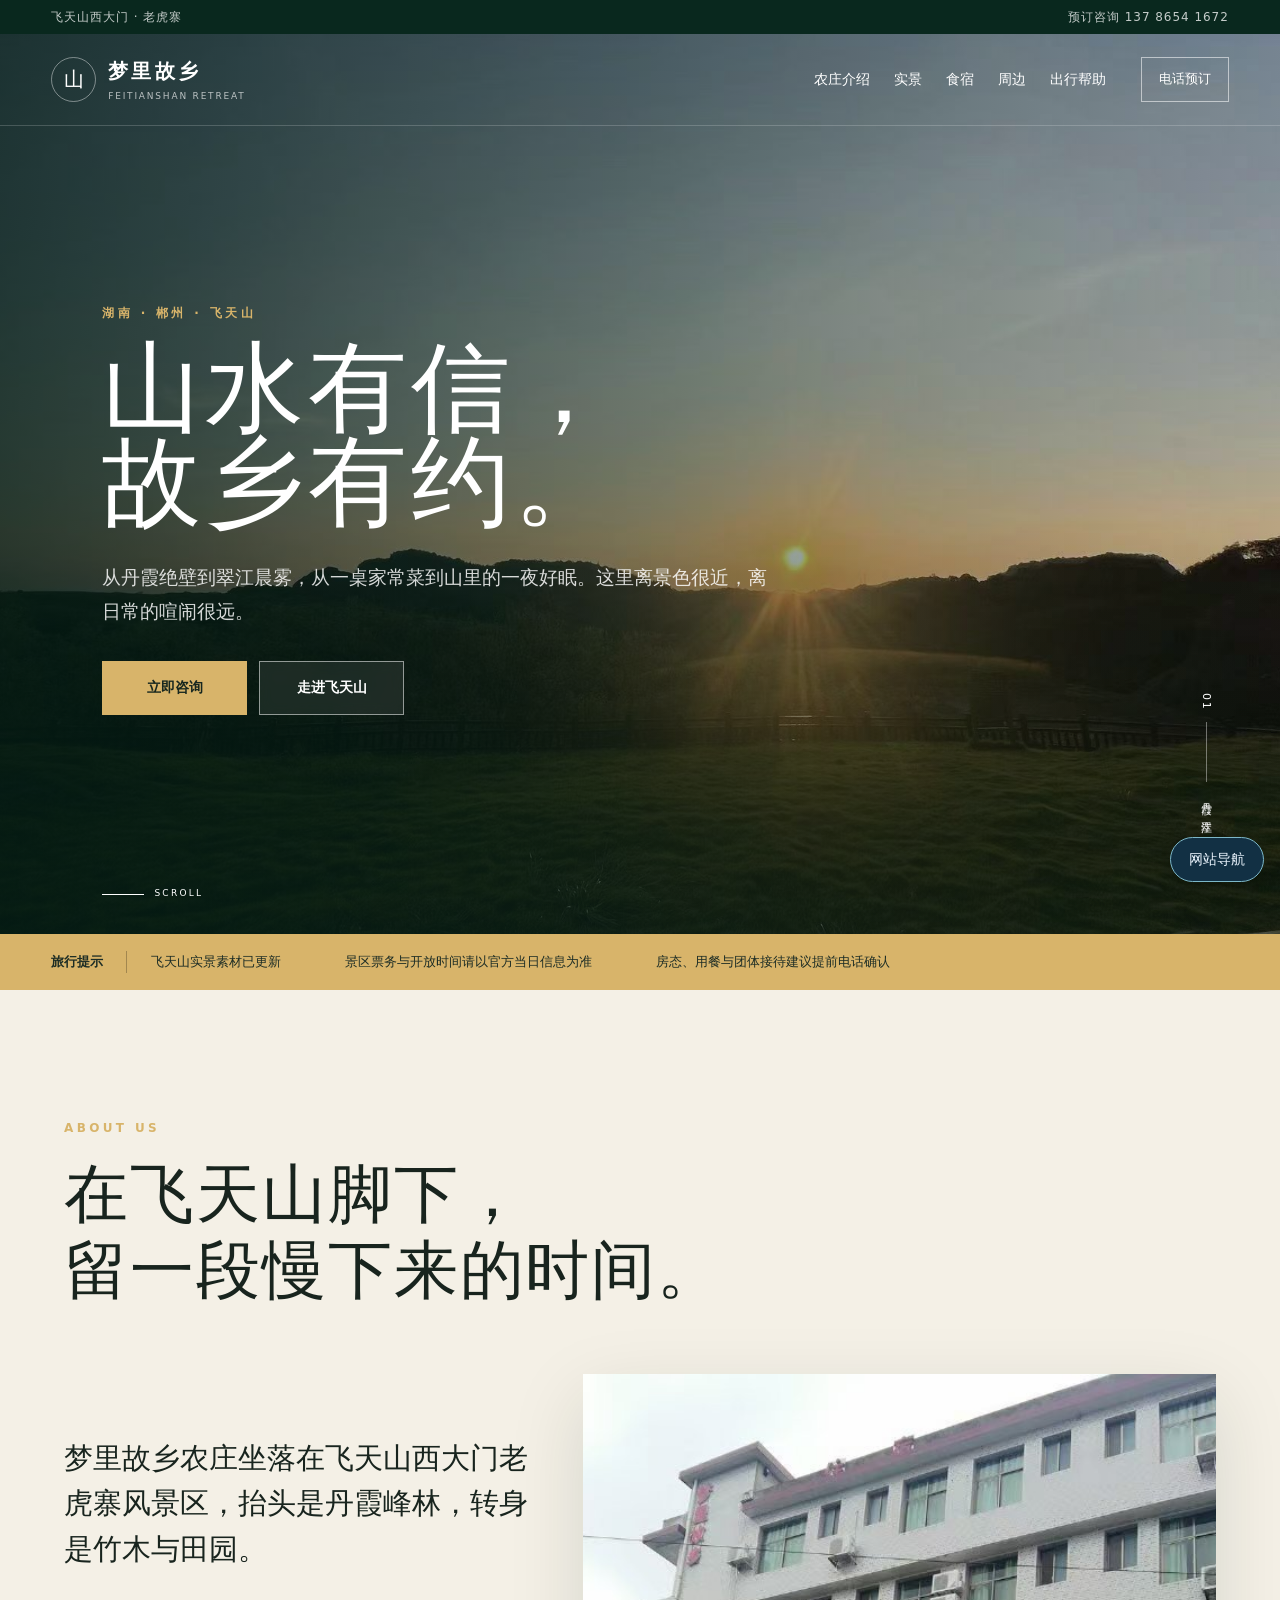
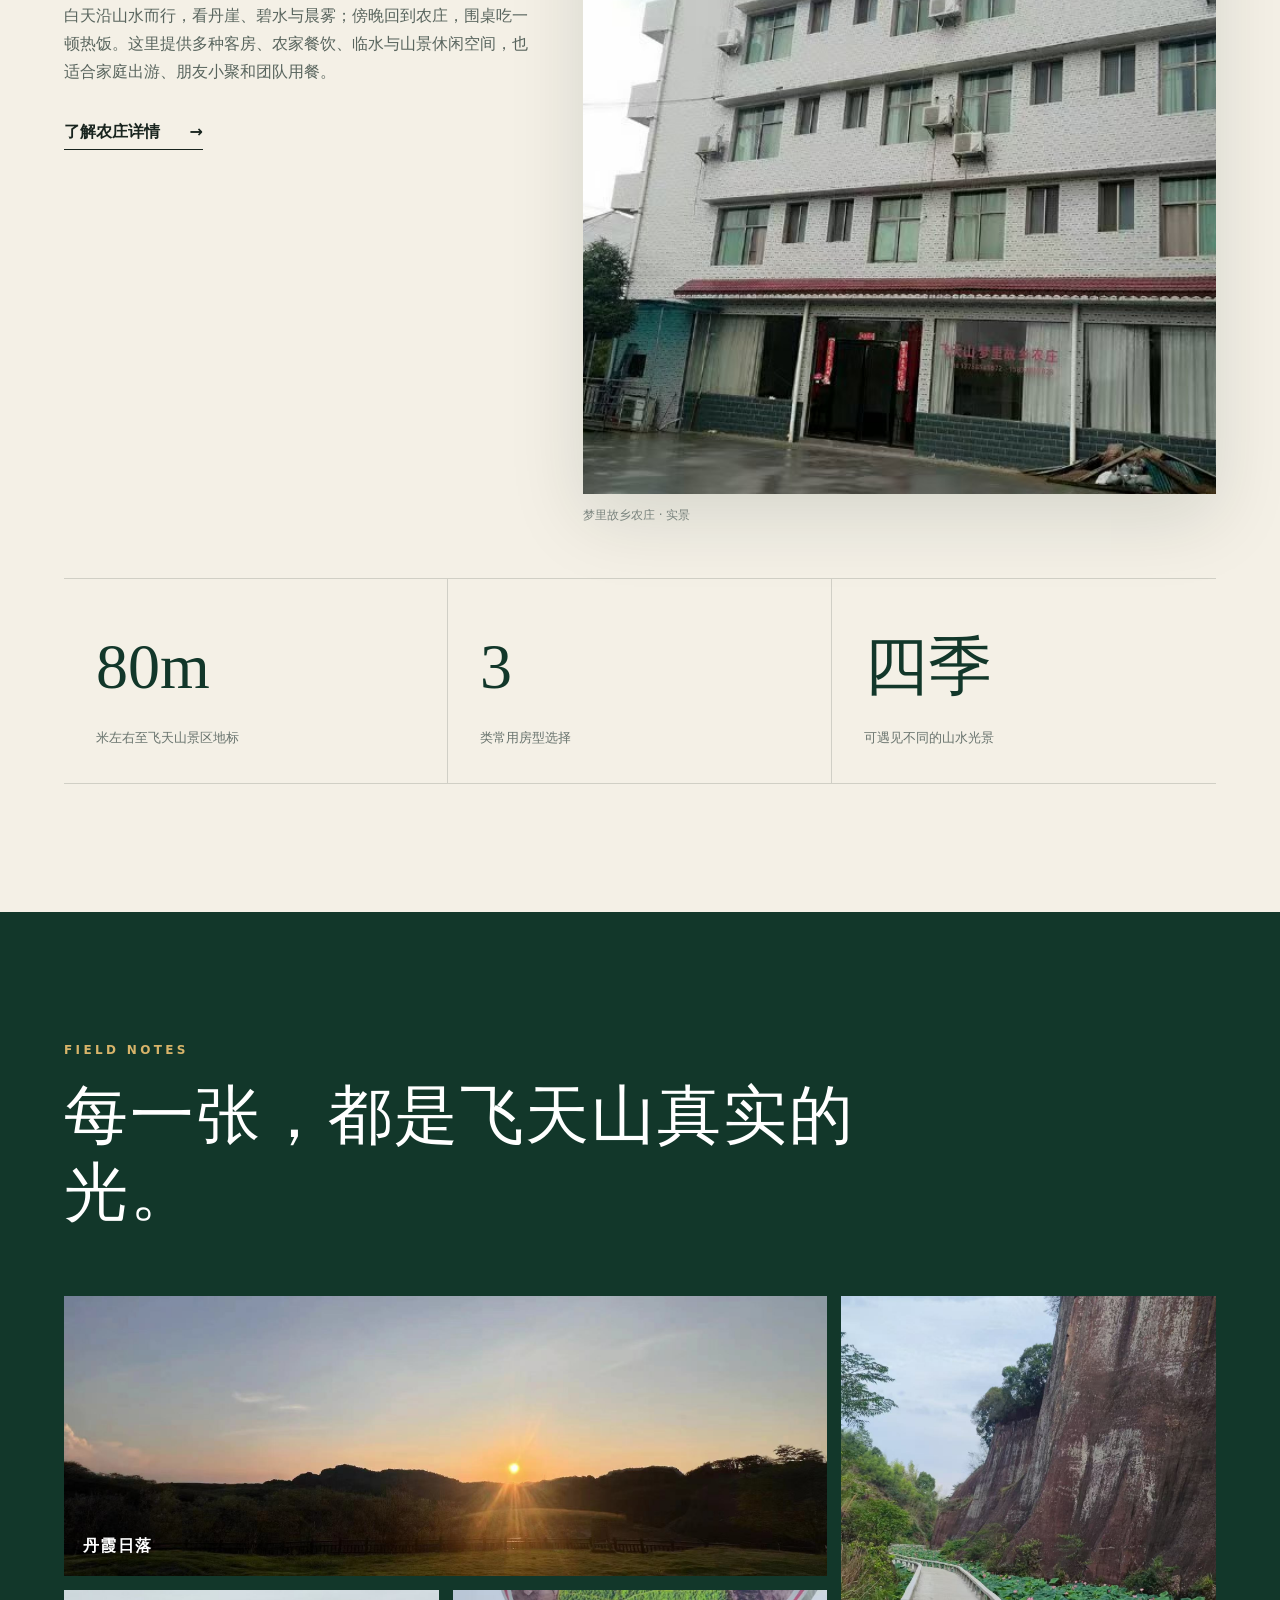
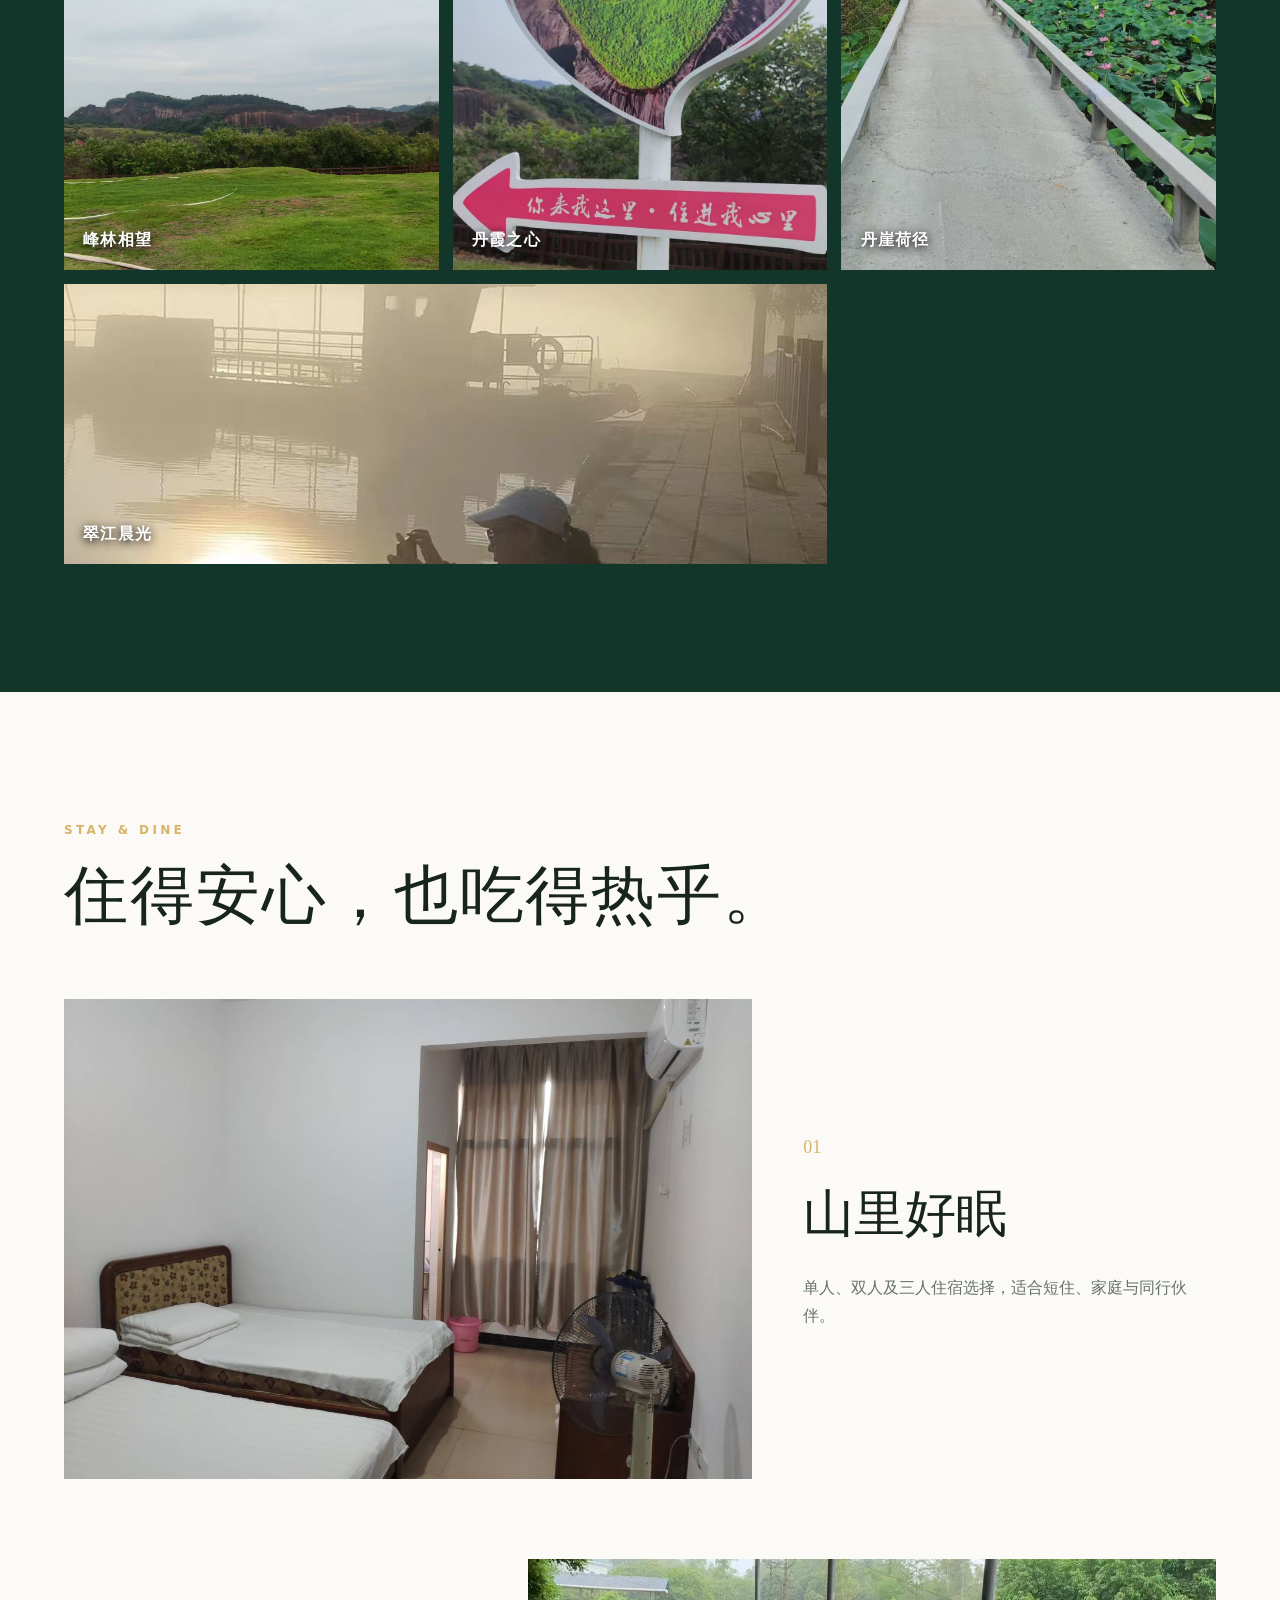
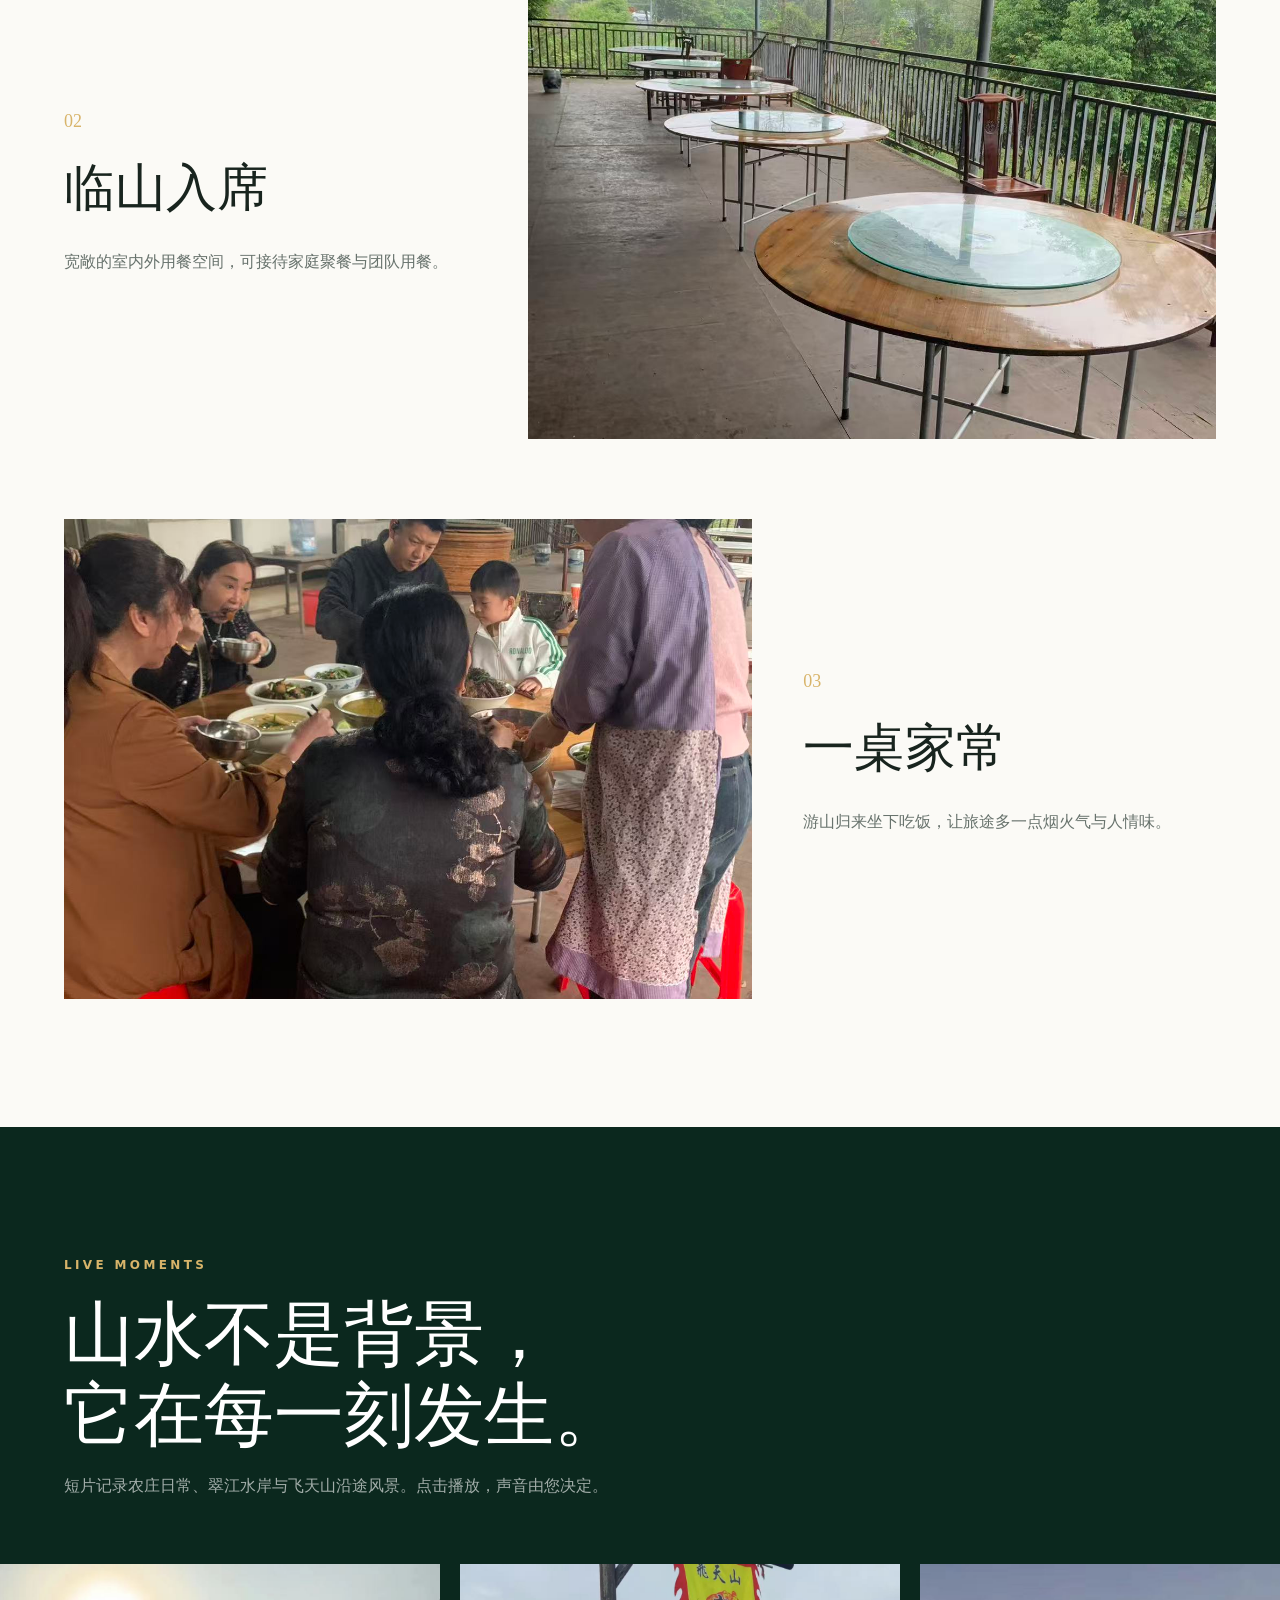
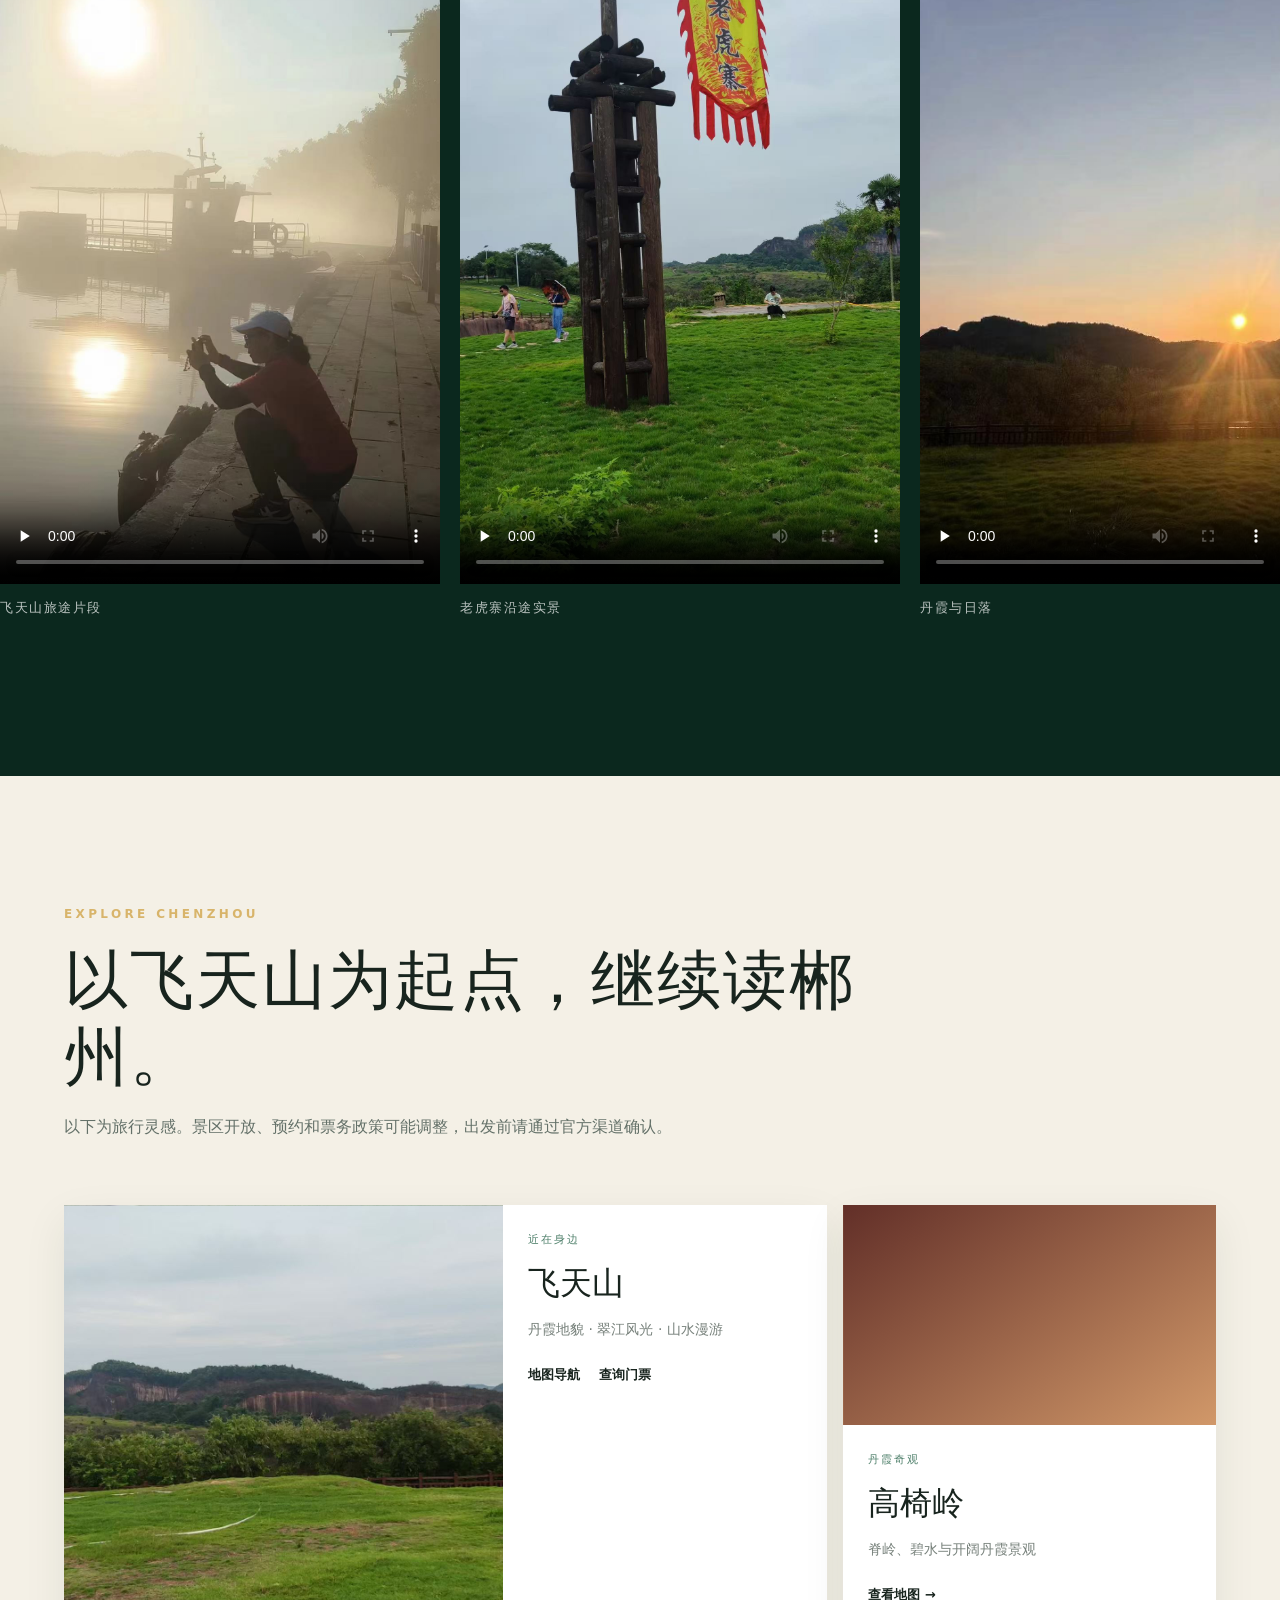
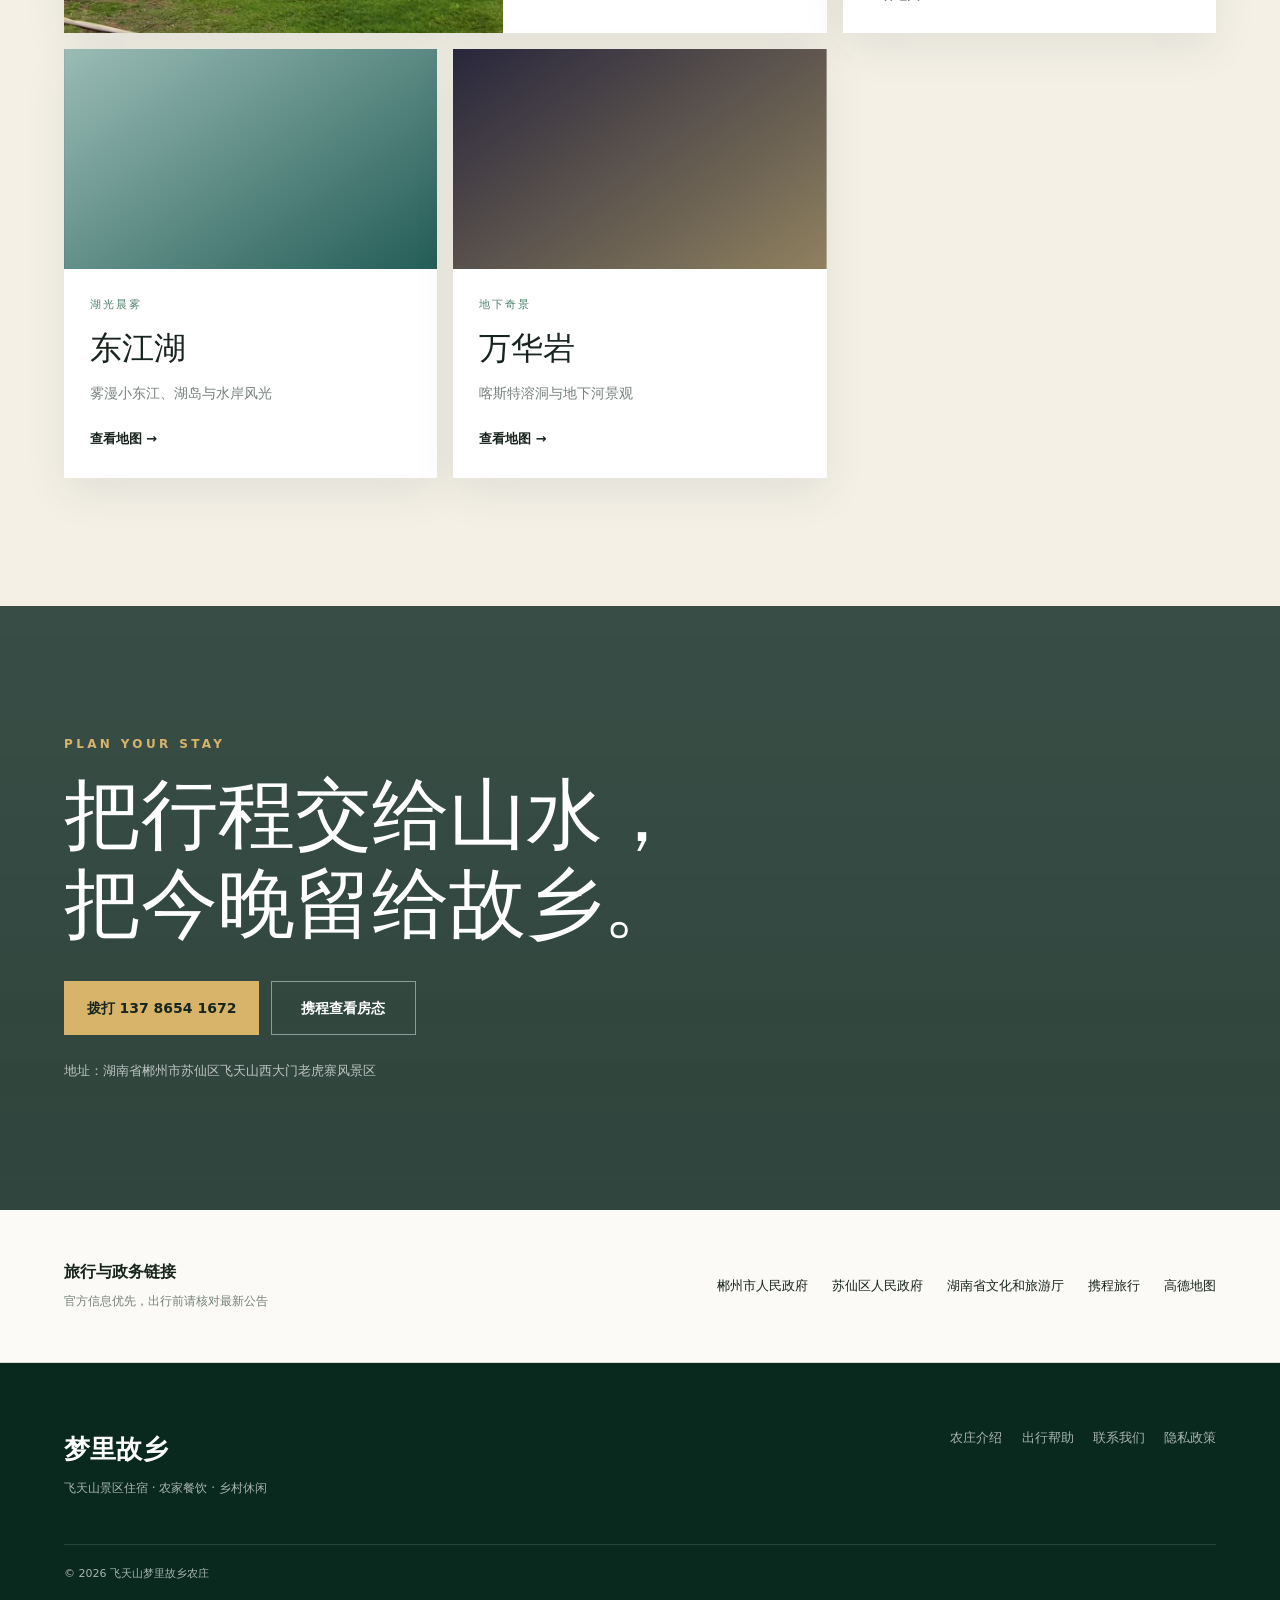
==== commit 0f5396a4: "??????????????????" ====
--- a/index.html
+++ b/index.html
@@ -6,8 +6,8 @@
   <meta name="description" content="飞天山梦里故乡农庄位于湖南郴州苏仙区飞天山西大门老虎寨，提供景区住宿、农家餐饮与山水休闲体验，并整理东江湖、高椅岭、万华岩等周边旅行信息。">
   <meta name="keywords" content="飞天山,郴州民宿,飞天山住宿,老虎寨,东江湖,高椅岭,万华岩"><meta name="theme-color" content="#12372a">
   <meta property="og:title" content="飞天山梦里故乡农庄"><meta property="og:description" content="丹霞、翠江与乡野烟火气，住进飞天山的慢时光。"><meta property="og:type" content="website"><meta property="og:url" content="https://feitianshan.zgland.com/"><meta property="og:image" content="https://feitianshan.zgland.com/vidio/5d6094a897906ea5da7689adec8a0ddb.jpg">
-  <link rel="canonical" href="https://feitianshan.zgland.com/"><link rel="stylesheet" href="assets/css/styles.css"><script defer src="assets/js/site.js?v=20261018-2"></script>
-<link rel="stylesheet" href="assets/css/usability.css?v=20261018"><script defer src="assets/js/site-tools.js?v=20261018-2"></script></head>
+  <link rel="canonical" href="https://feitianshan.zgland.com/"><link rel="stylesheet" href="assets/css/styles.css"><script defer src="assets/js/site.498b8c457cd6.js"></script>
+<link rel="stylesheet" href="assets/css/usability.b7fa13725af5.css"><script defer src="assets/js/site-tools.50231a707a9d.js"></script></head>
 <body>
 <a class="skip-link" href="#main">跳到主要内容</a>
 <div class="topline"><p><span>飞天山西大门 · 老虎寨</span><span>预订咨询 137 8654 1672</span></p></div>
--- a/assets/css/usability.b7fa13725af5.css
+++ b/assets/css/usability.b7fa13725af5.css
@@ -0,0 +1,2 @@
+.reveal{opacity:1;transform:none}body.inner{opacity:1;transform:none}section[id]{scroll-margin-top:90px}a:focus-visible,button:focus-visible,summary:focus-visible{outline:3px solid #a87520;outline-offset:4px}.inner-content img{max-width:100%;height:auto}.inner-content p,.inner-content a{overflow-wrap:anywhere}.contact-actions{display:flex;flex-wrap:wrap;gap:12px;margin:24px 0}.contact-actions a{display:inline-flex;align-items:center;min-height:48px;padding:12px 20px;background:#12372a;color:#fff;border-radius:8px}.inner .site-header{flex-wrap:wrap}.inner .main-nav{gap:16px}@media(max-width:900px){.inner .main-nav{display:flex;position:static;padding:0;background:transparent;flex-direction:row;flex-wrap:wrap;font-size:13px}.inner .site-header{height:auto;min-height:92px;padding-top:16px;padding-bottom:16px;gap:12px}.inner .site-header .brand{width:100%}}@media(prefers-reduced-motion:reduce){.hero-bg{animation:none!important}}
+@media(max-width:480px){.inner-hero h1{font-size:clamp(32px,10vw,40px);line-height:1.2}.inner-hero{padding-top:65px;padding-bottom:55px;min-height:48vh}}
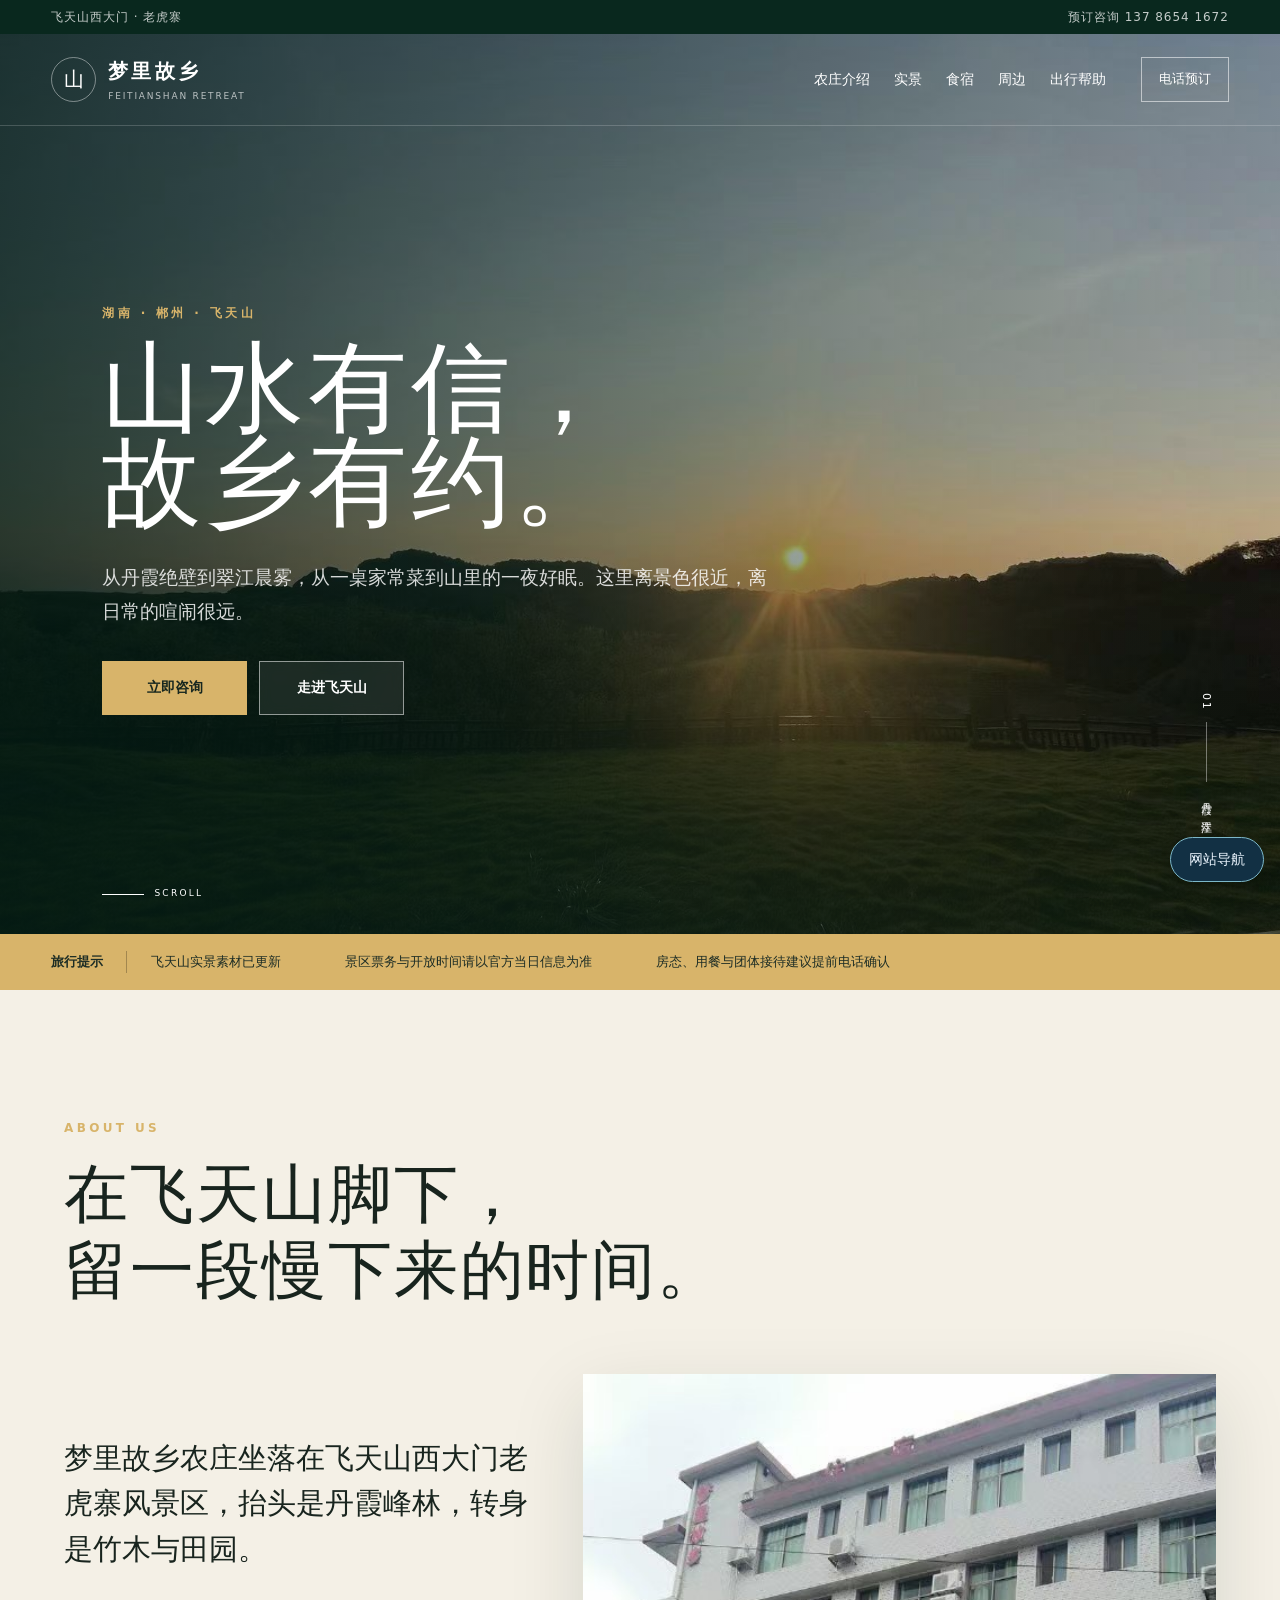
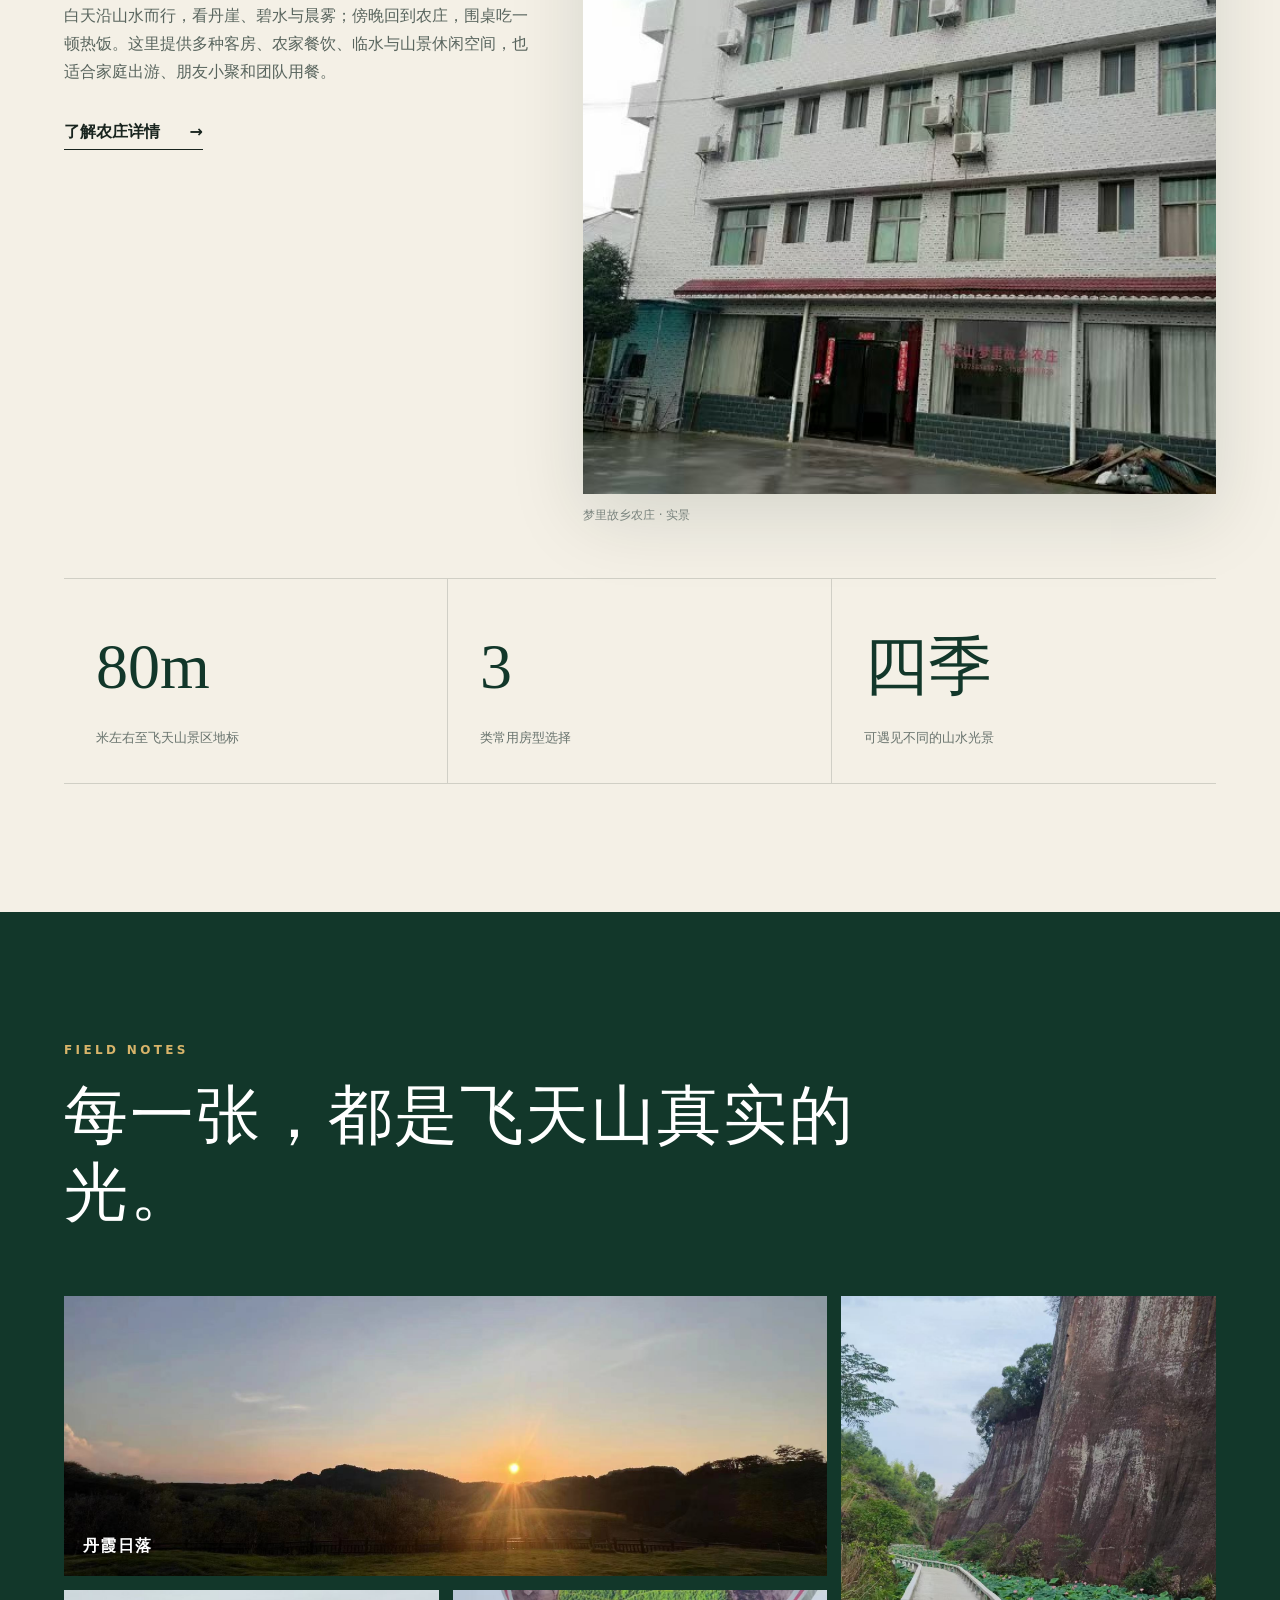
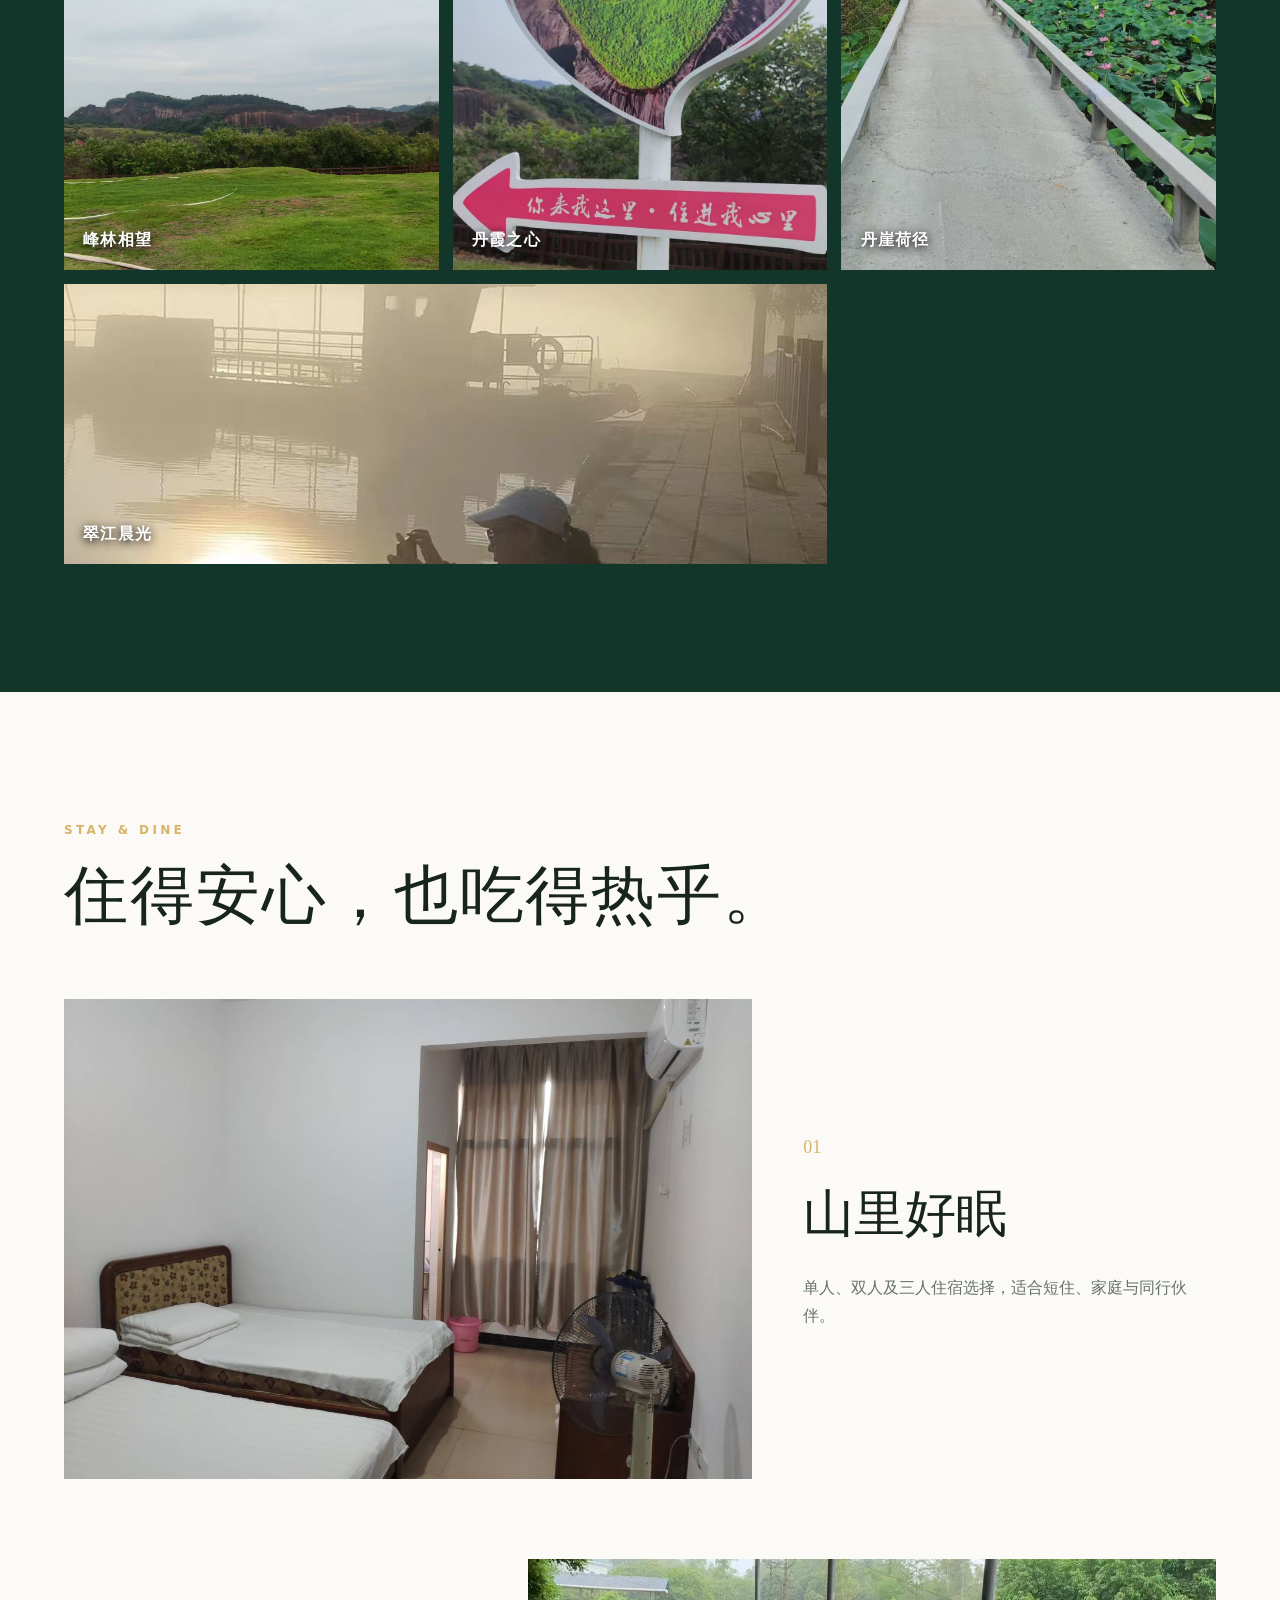
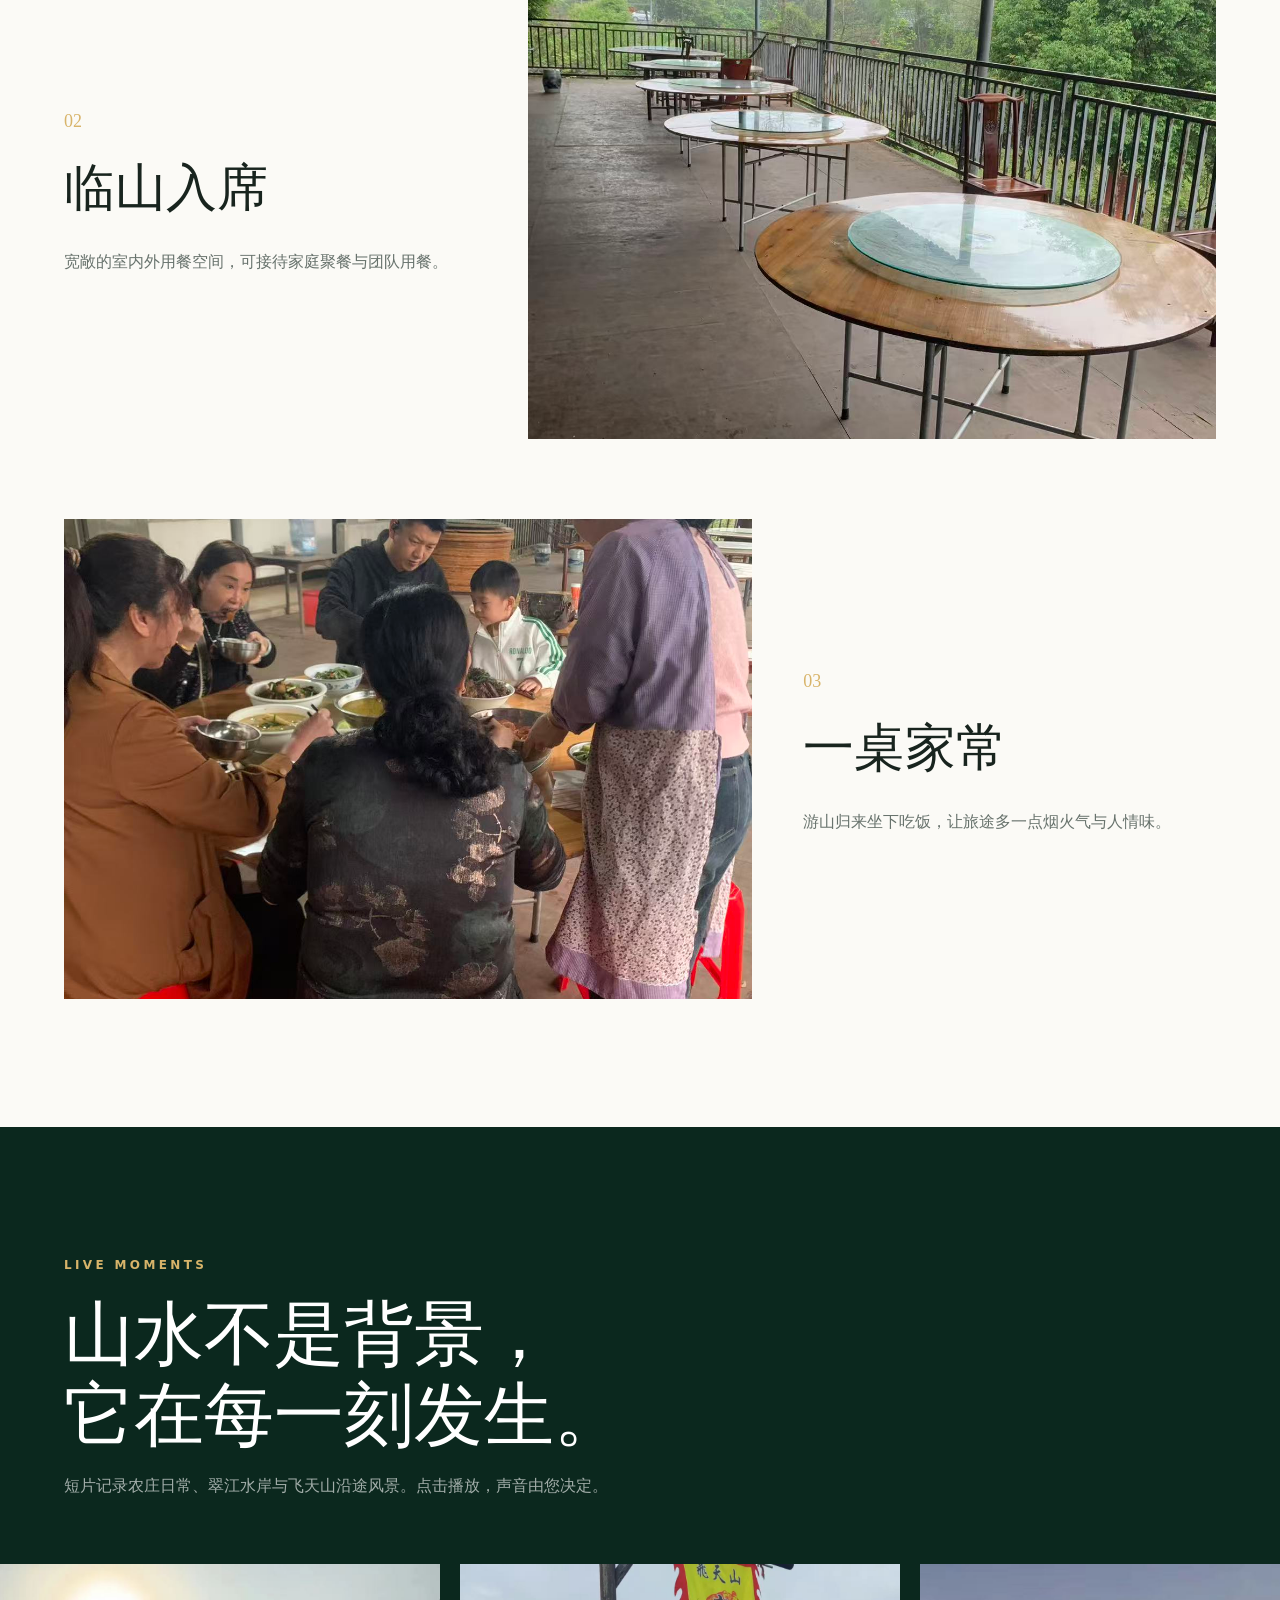
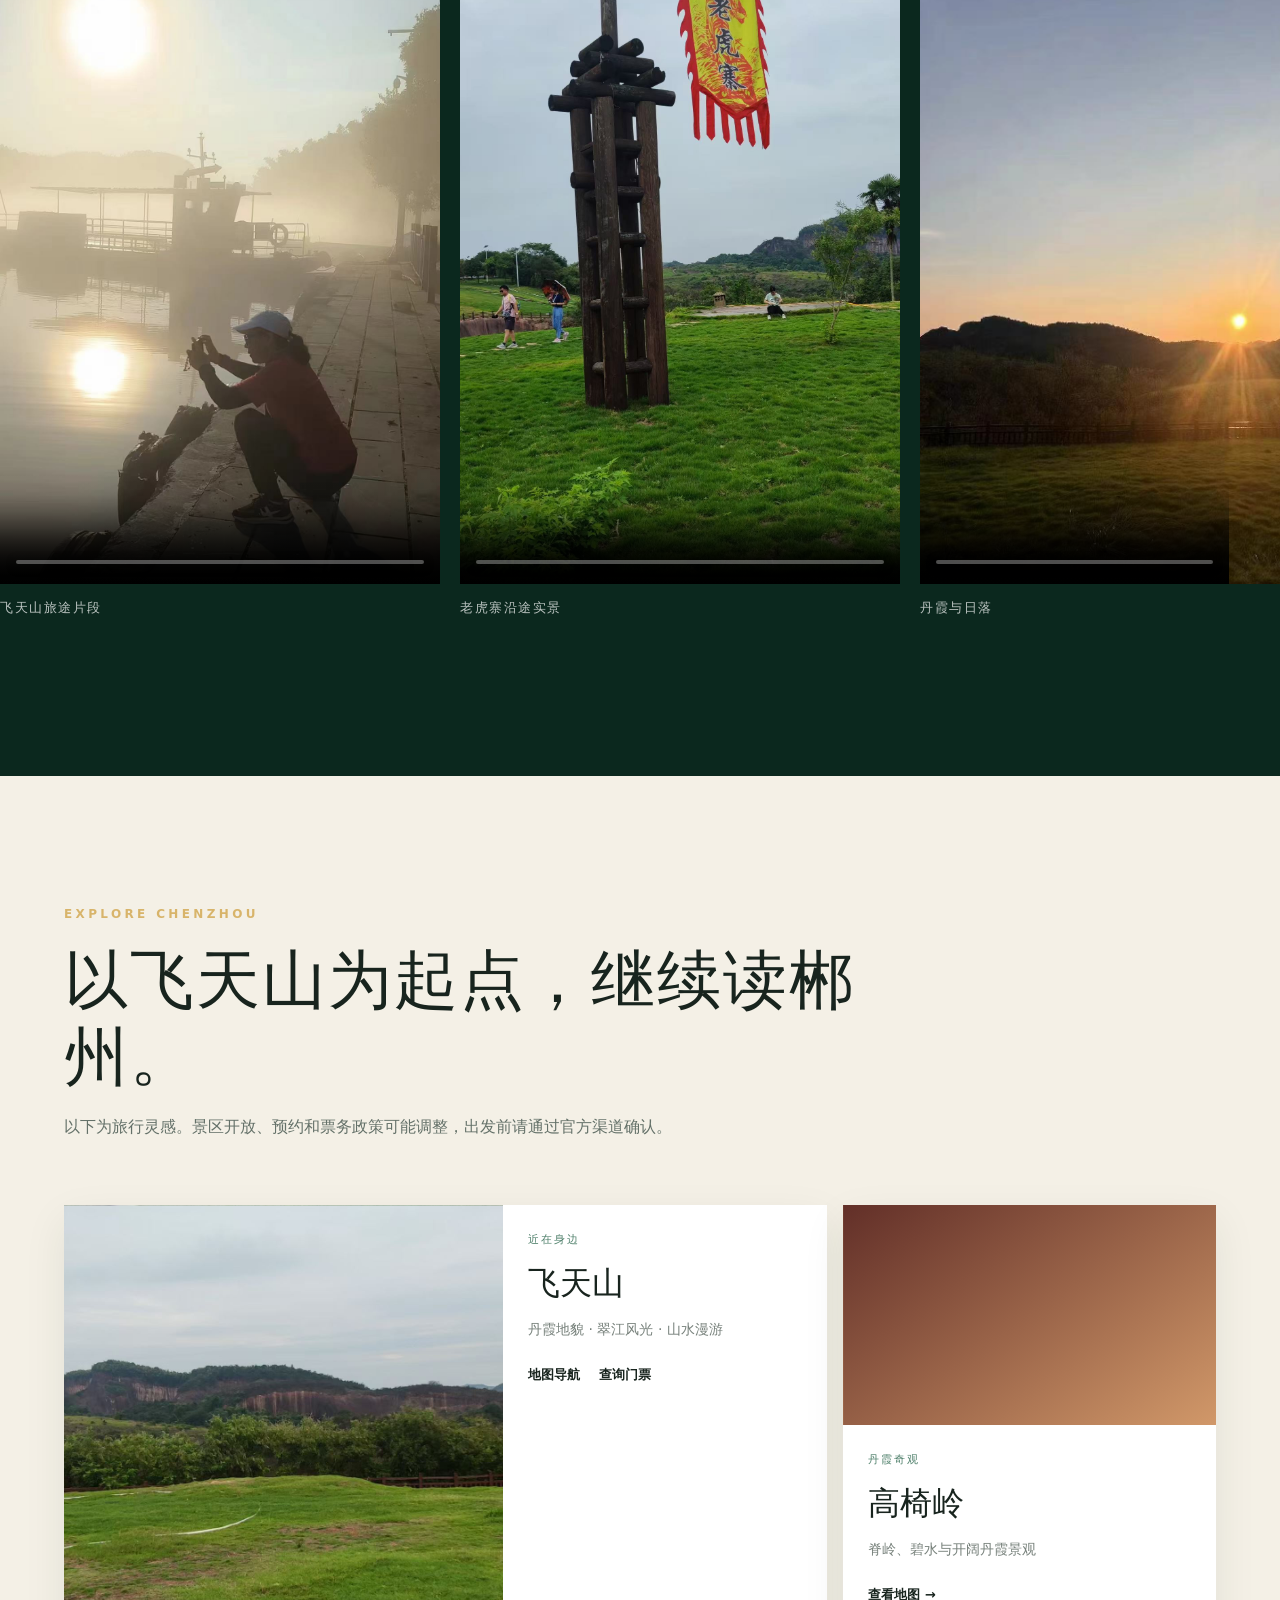
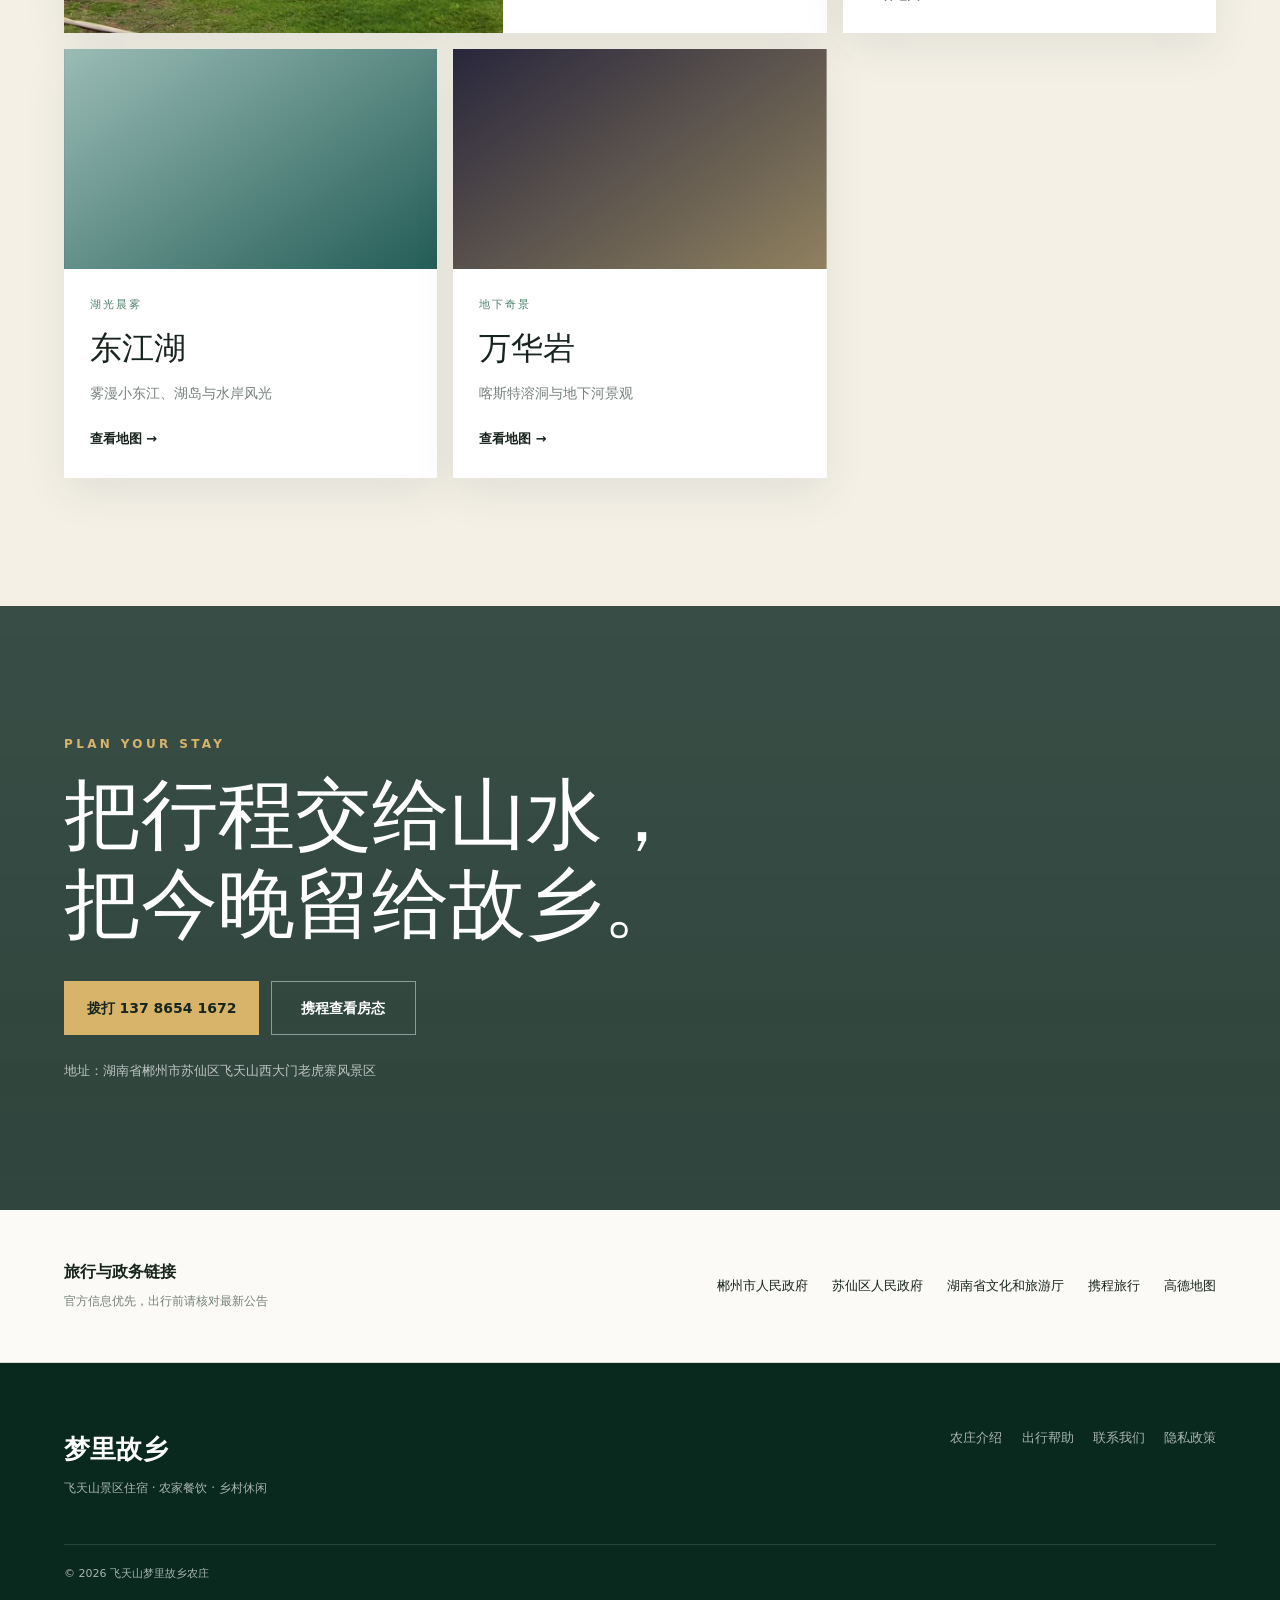
==== commit 74fcc8ae: "在全部页面导航添加资料库入口" ====
--- a/index.html
+++ b/index.html
@@ -7,7 +7,7 @@
   <meta name="keywords" content="飞天山,郴州民宿,飞天山住宿,老虎寨,东江湖,高椅岭,万华岩"><meta name="theme-color" content="#12372a">
   <meta property="og:title" content="飞天山梦里故乡农庄"><meta property="og:description" content="丹霞、翠江与乡野烟火气，住进飞天山的慢时光。"><meta property="og:type" content="website"><meta property="og:url" content="https://feitianshan.zgland.com/"><meta property="og:image" content="https://feitianshan.zgland.com/vidio/5d6094a897906ea5da7689adec8a0ddb.jpg">
   <link rel="canonical" href="https://feitianshan.zgland.com/"><link rel="stylesheet" href="assets/css/styles.css"><script defer src="assets/js/site.498b8c457cd6.js"></script>
-<link rel="stylesheet" href="assets/css/usability.b7fa13725af5.css"><script defer src="assets/js/site-tools.50231a707a9d.js"></script></head>
+<link rel="stylesheet" href="assets/css/usability.b7fa13725af5.css"><script defer src="assets/js/site-tools.e80060183b2a.js"></script></head>
 <body>
 <a class="skip-link" href="#main">跳到主要内容</a>
 <div class="topline"><p><span>飞天山西大门 · 老虎寨</span><span>预订咨询 137 8654 1672</span></p></div>
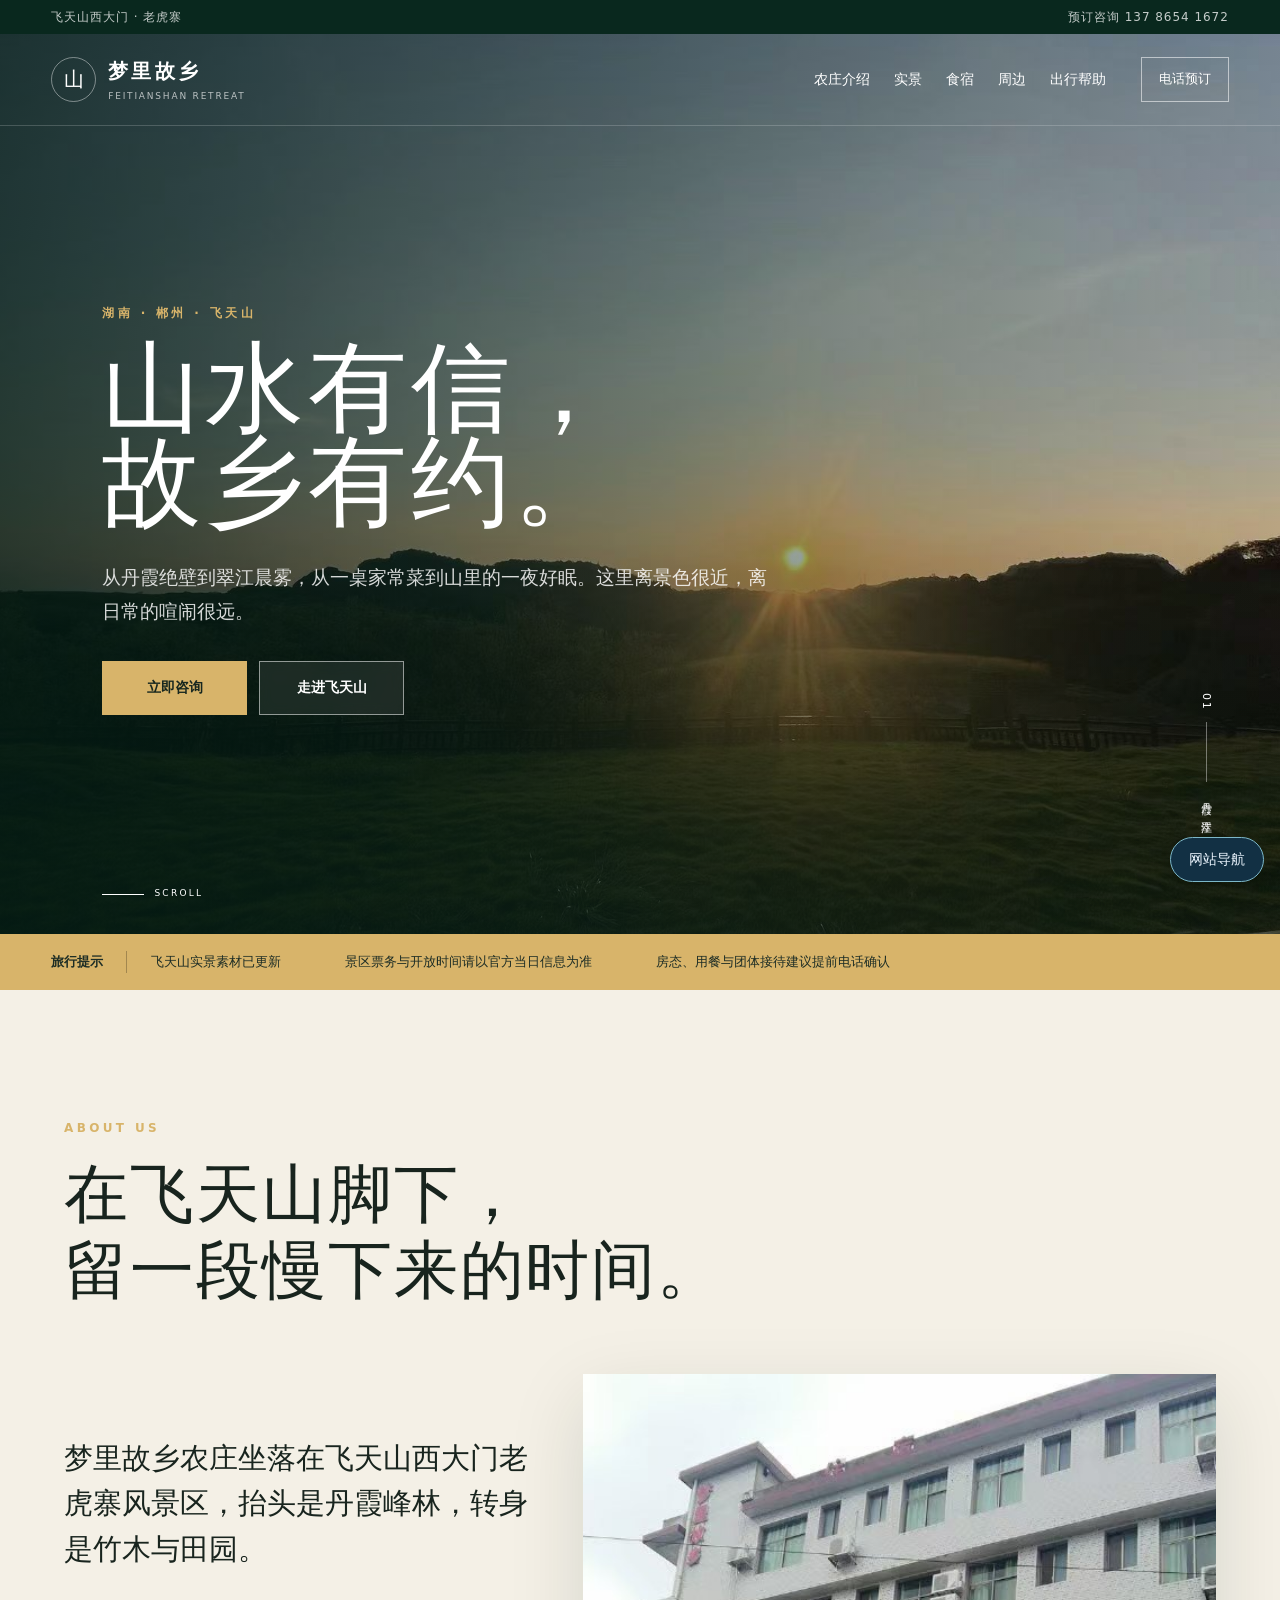
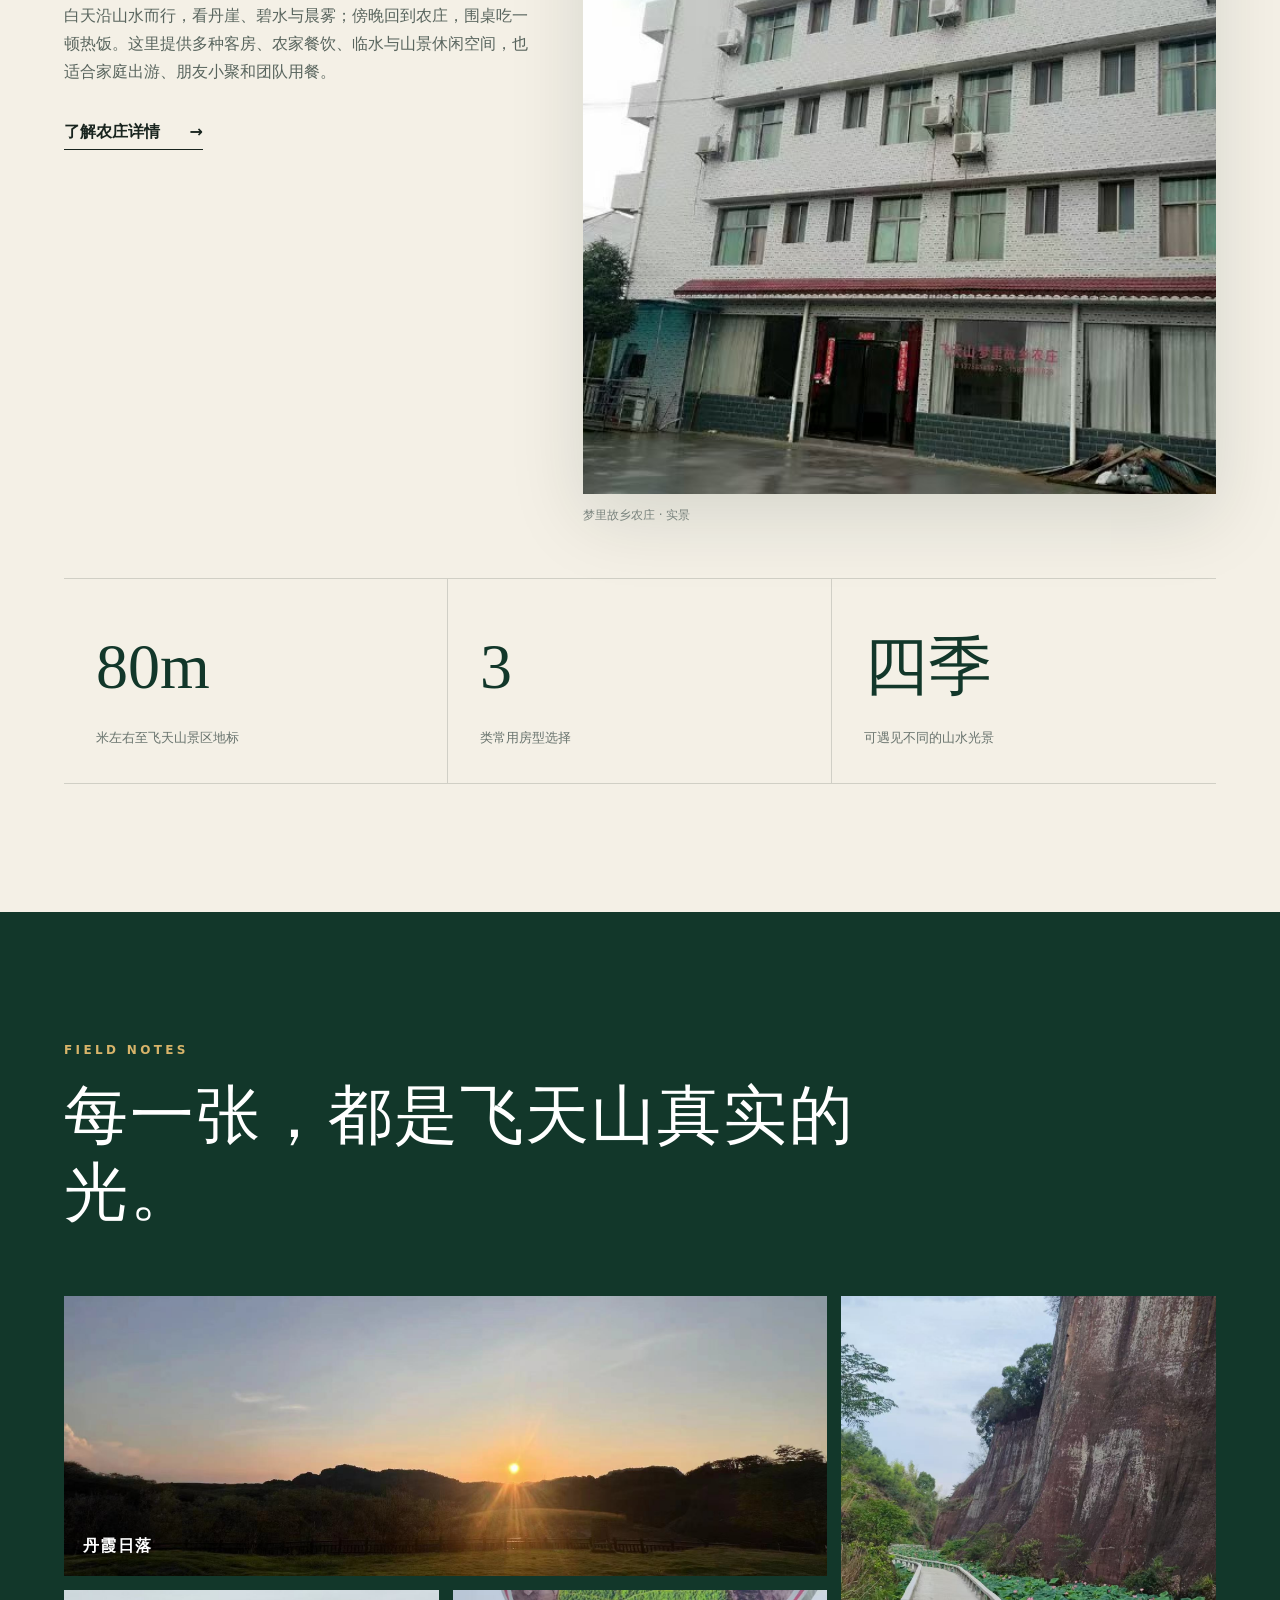
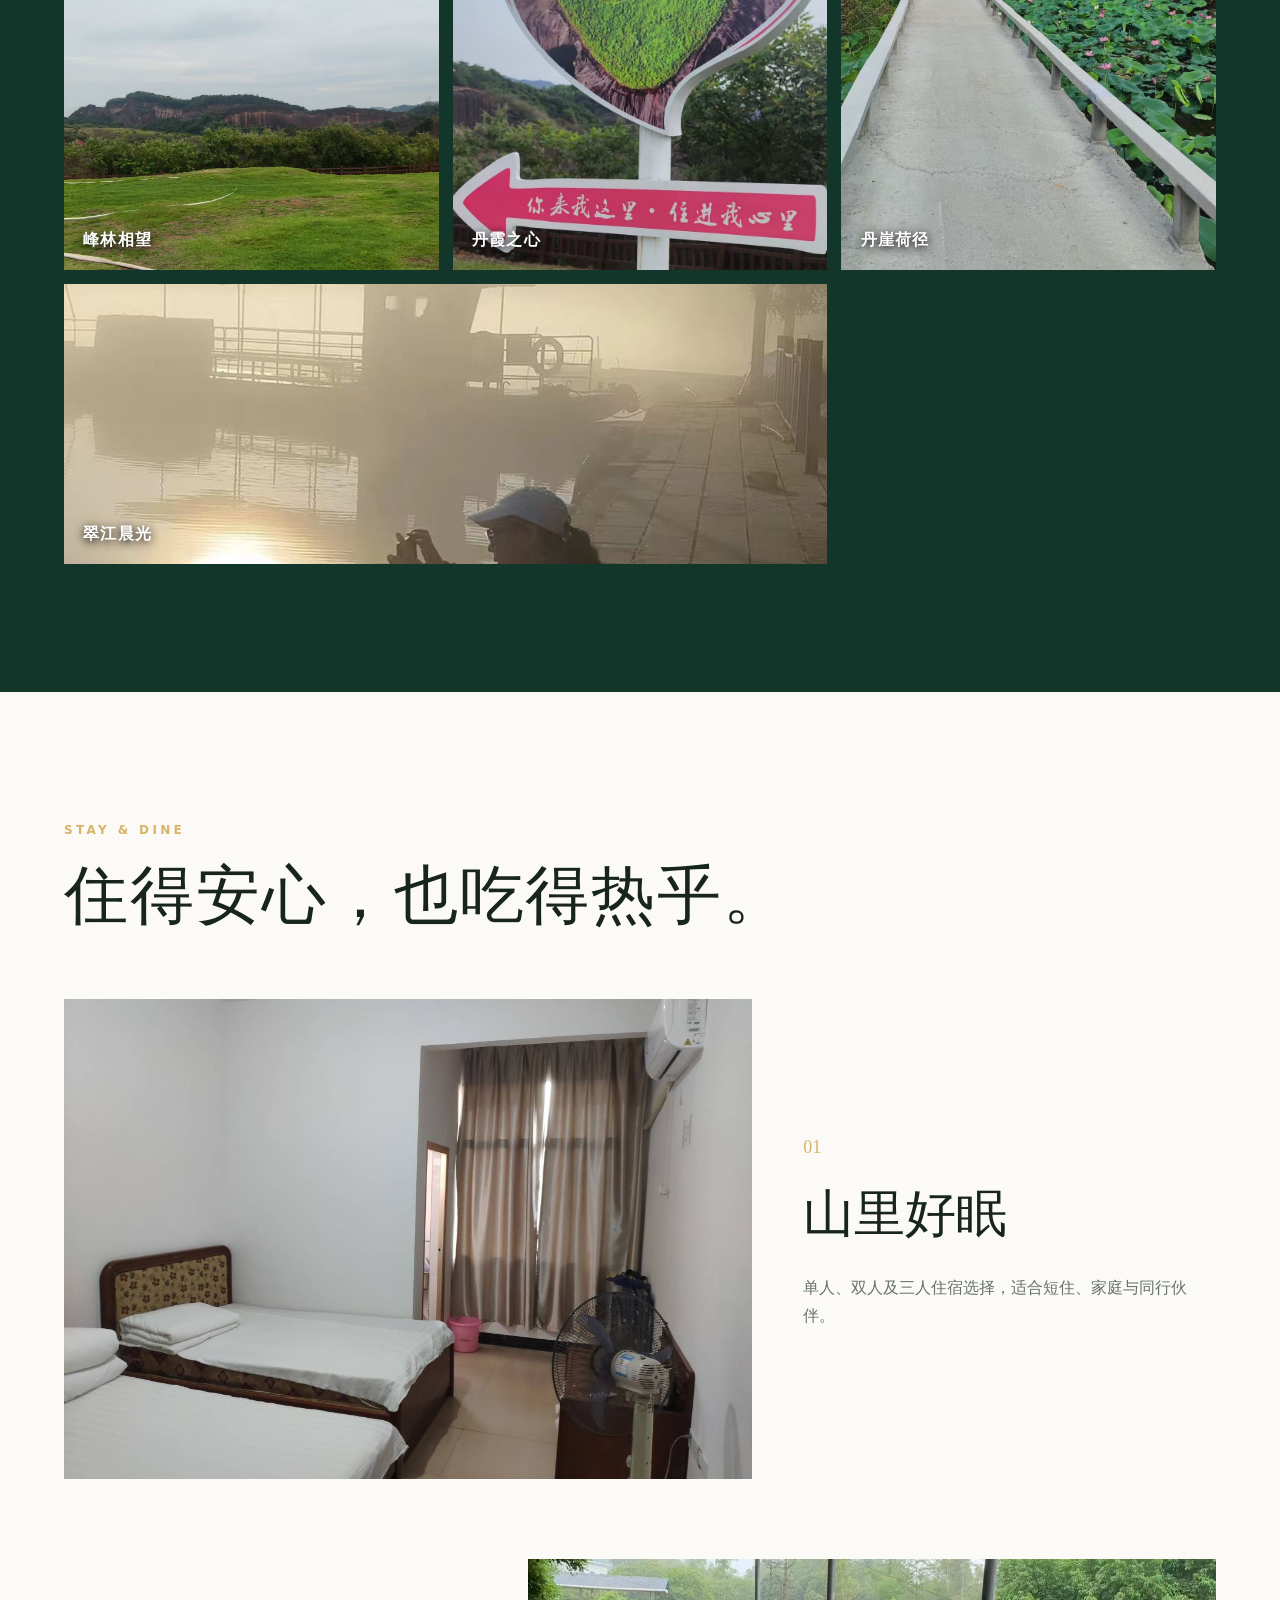
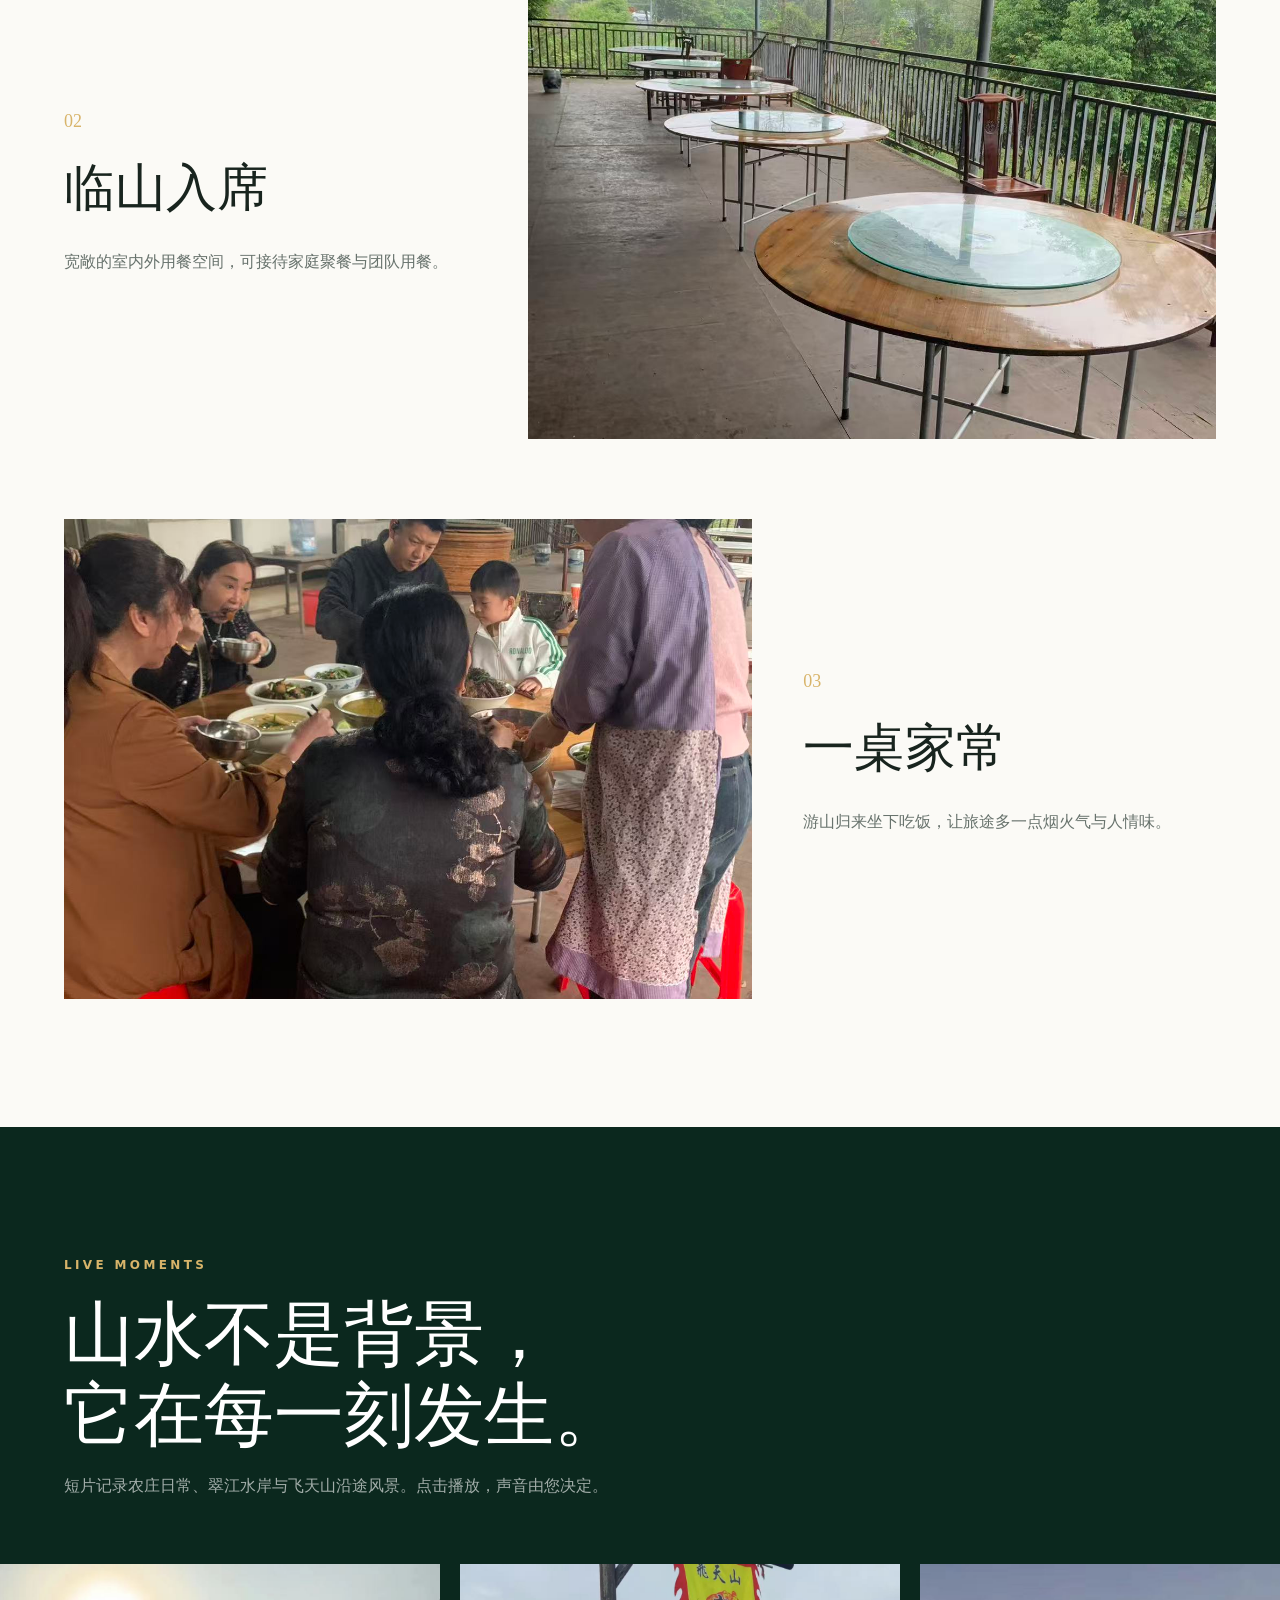
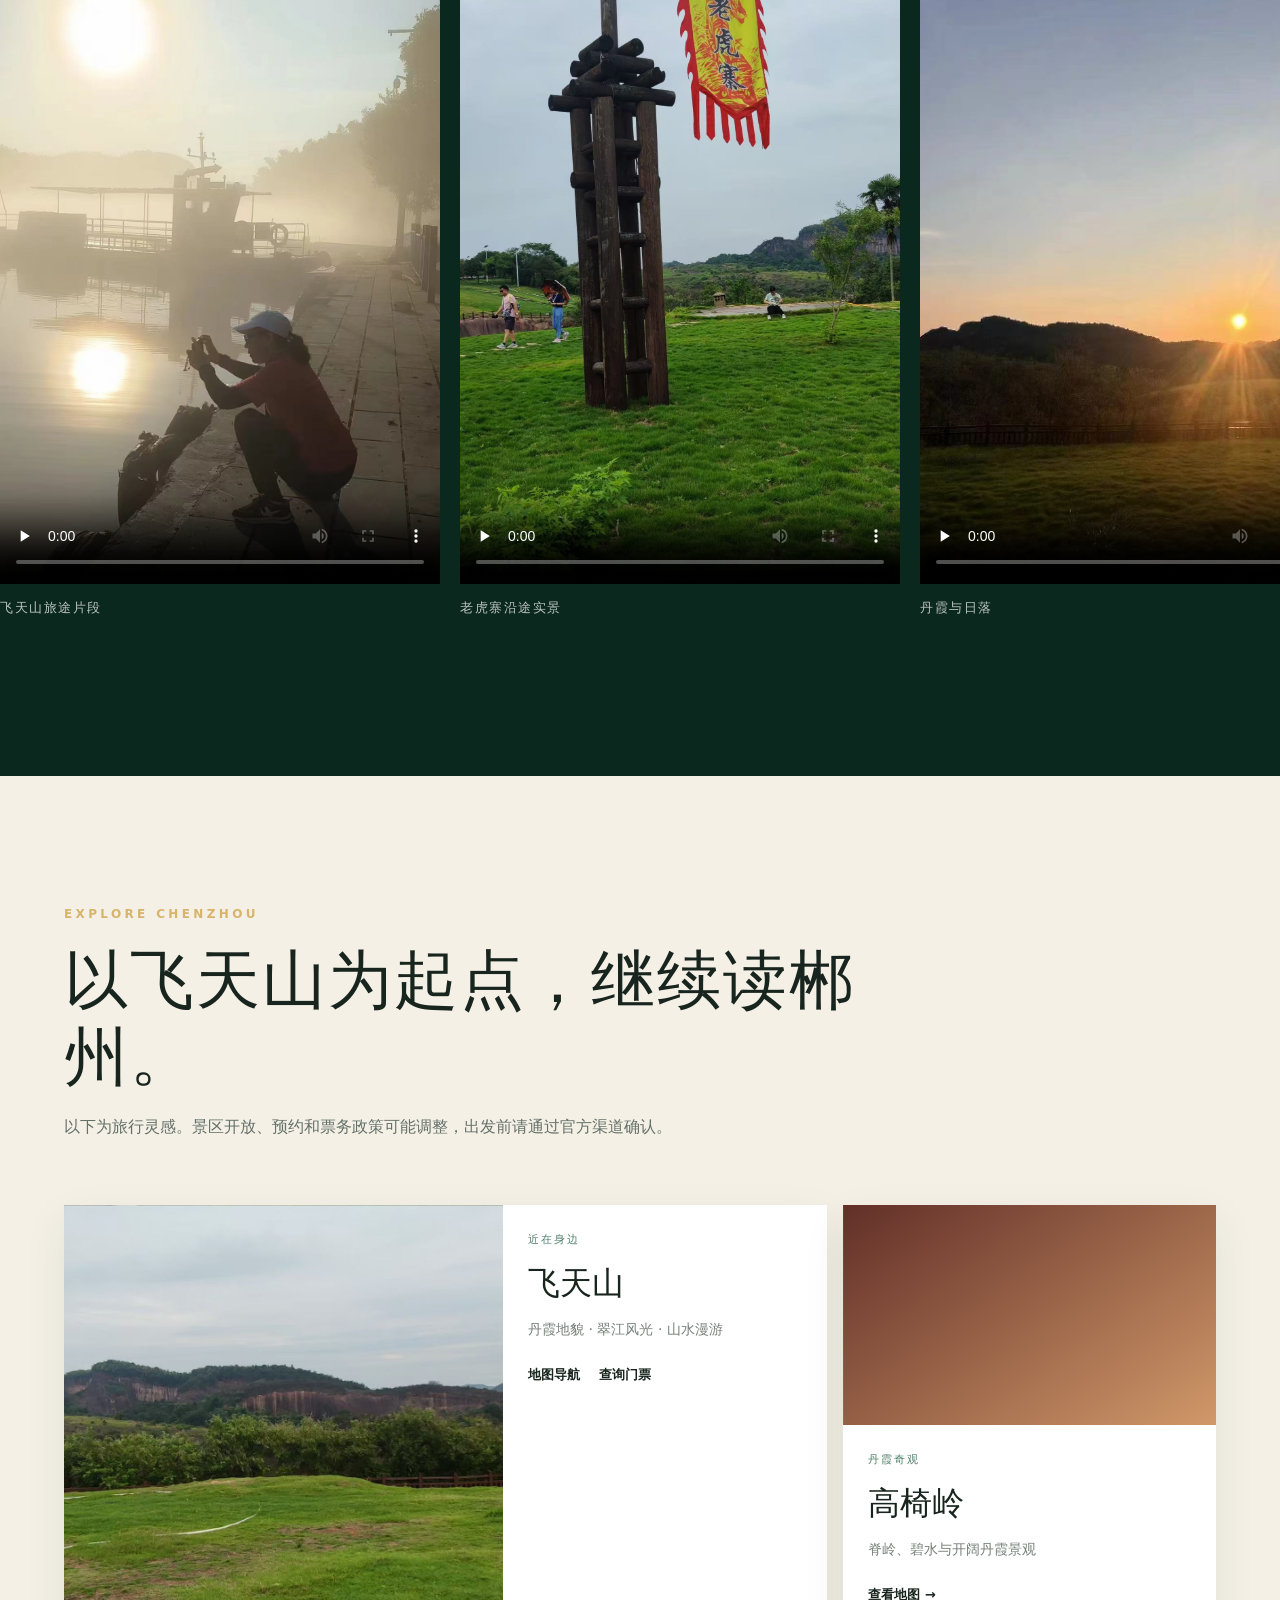
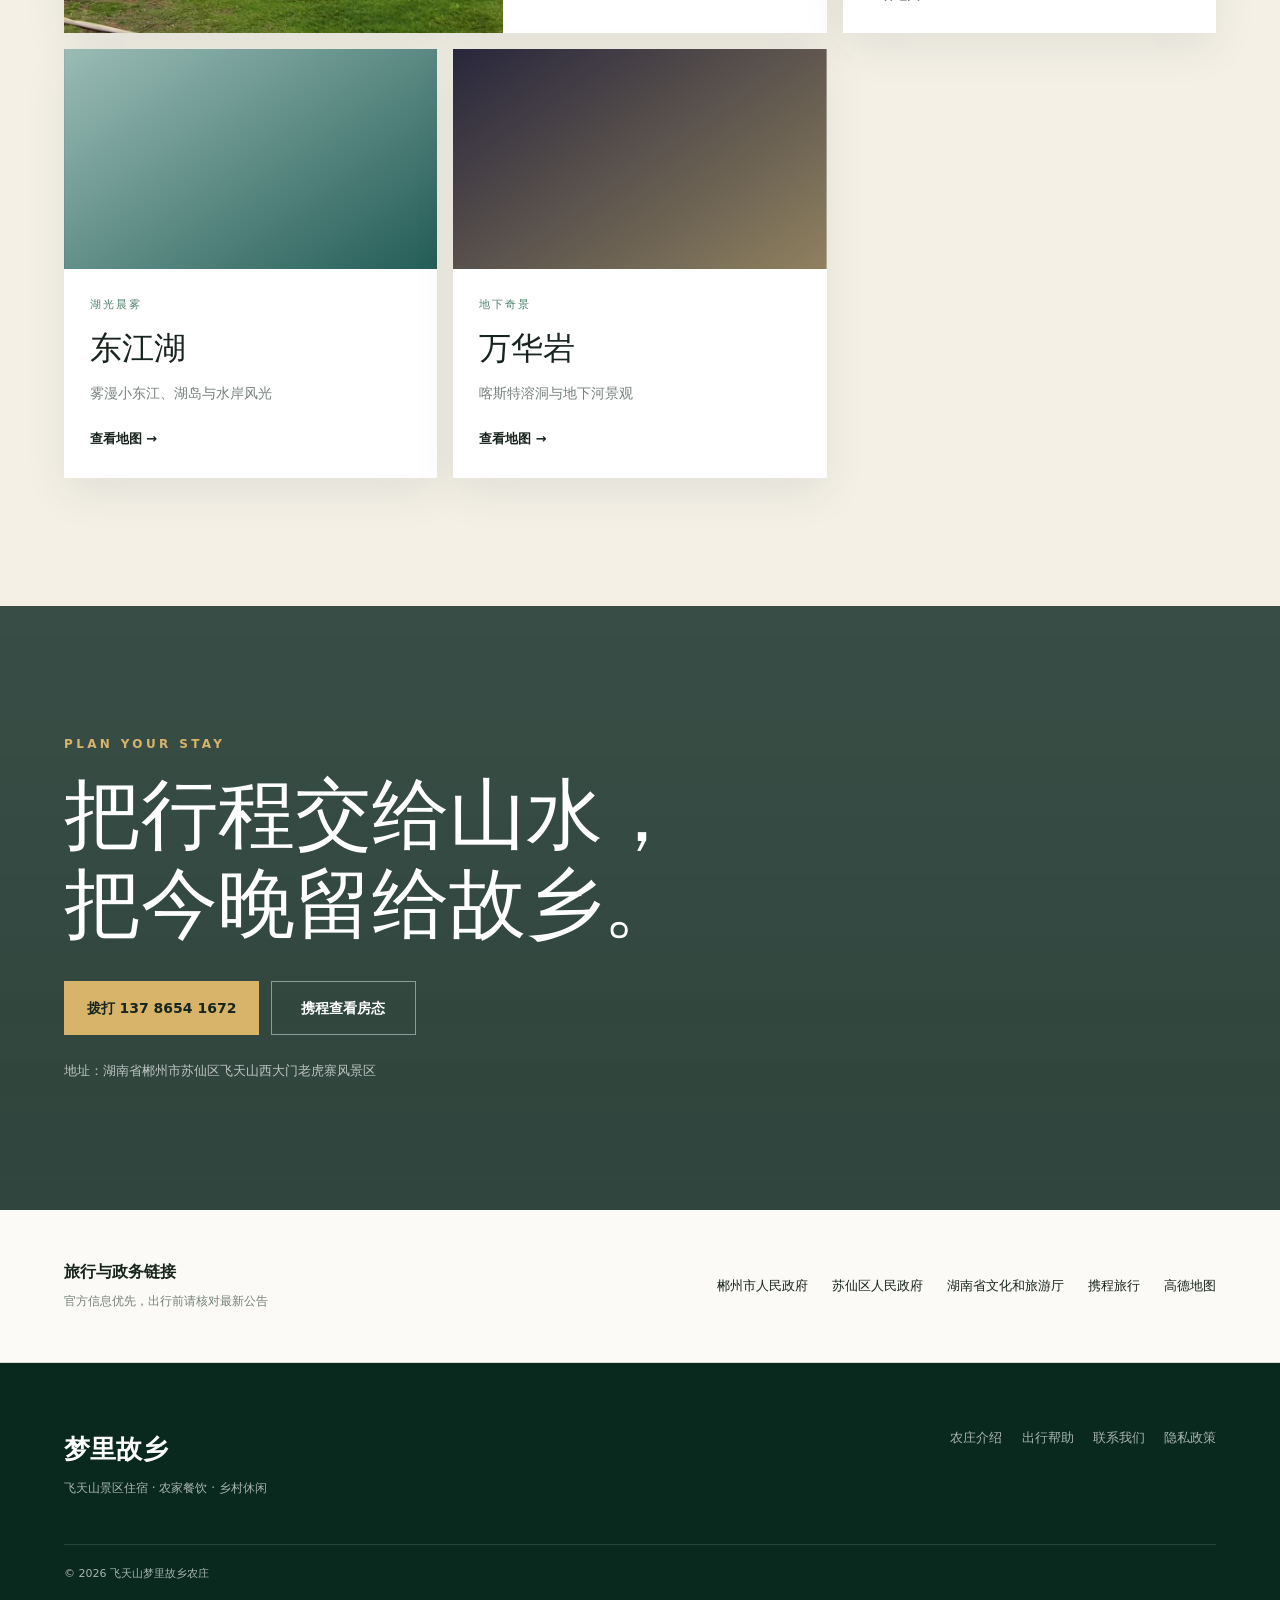
==== commit 36065892: "添加访问统计与建站蓝图全站入口" ====
--- a/index.html
+++ b/index.html
@@ -7,7 +7,7 @@
   <meta name="keywords" content="飞天山,郴州民宿,飞天山住宿,老虎寨,东江湖,高椅岭,万华岩"><meta name="theme-color" content="#12372a">
   <meta property="og:title" content="飞天山梦里故乡农庄"><meta property="og:description" content="丹霞、翠江与乡野烟火气，住进飞天山的慢时光。"><meta property="og:type" content="website"><meta property="og:url" content="https://feitianshan.zgland.com/"><meta property="og:image" content="https://feitianshan.zgland.com/vidio/5d6094a897906ea5da7689adec8a0ddb.jpg">
   <link rel="canonical" href="https://feitianshan.zgland.com/"><link rel="stylesheet" href="assets/css/styles.css"><script defer src="assets/js/site.498b8c457cd6.js"></script>
-<link rel="stylesheet" href="assets/css/usability.b7fa13725af5.css"><script defer src="assets/js/site-tools.e80060183b2a.js"></script></head>
+<link rel="stylesheet" href="assets/css/usability.b7fa13725af5.css"><script defer src="assets/js/site-tools.32294ab7c229.js"></script></head>
 <body>
 <a class="skip-link" href="#main">跳到主要内容</a>
 <div class="topline"><p><span>飞天山西大门 · 老虎寨</span><span>预订咨询 137 8654 1672</span></p></div>
